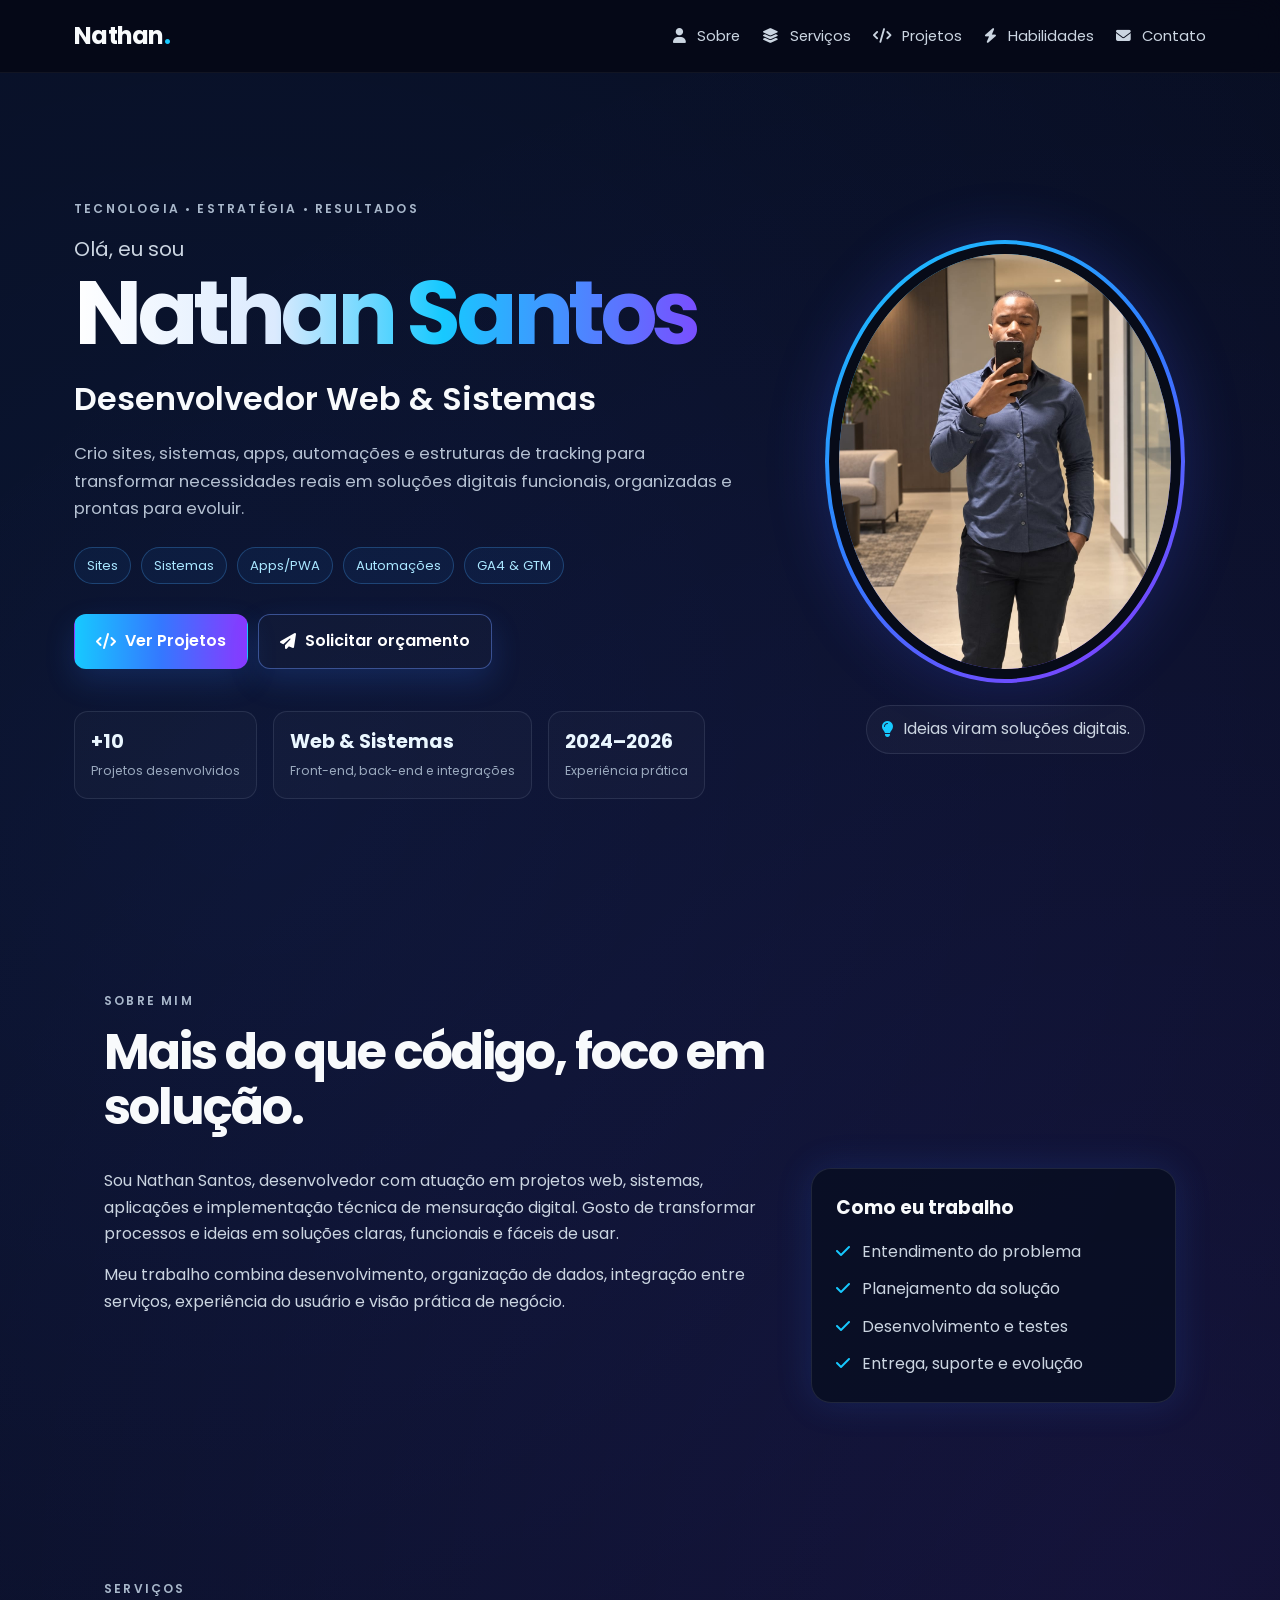
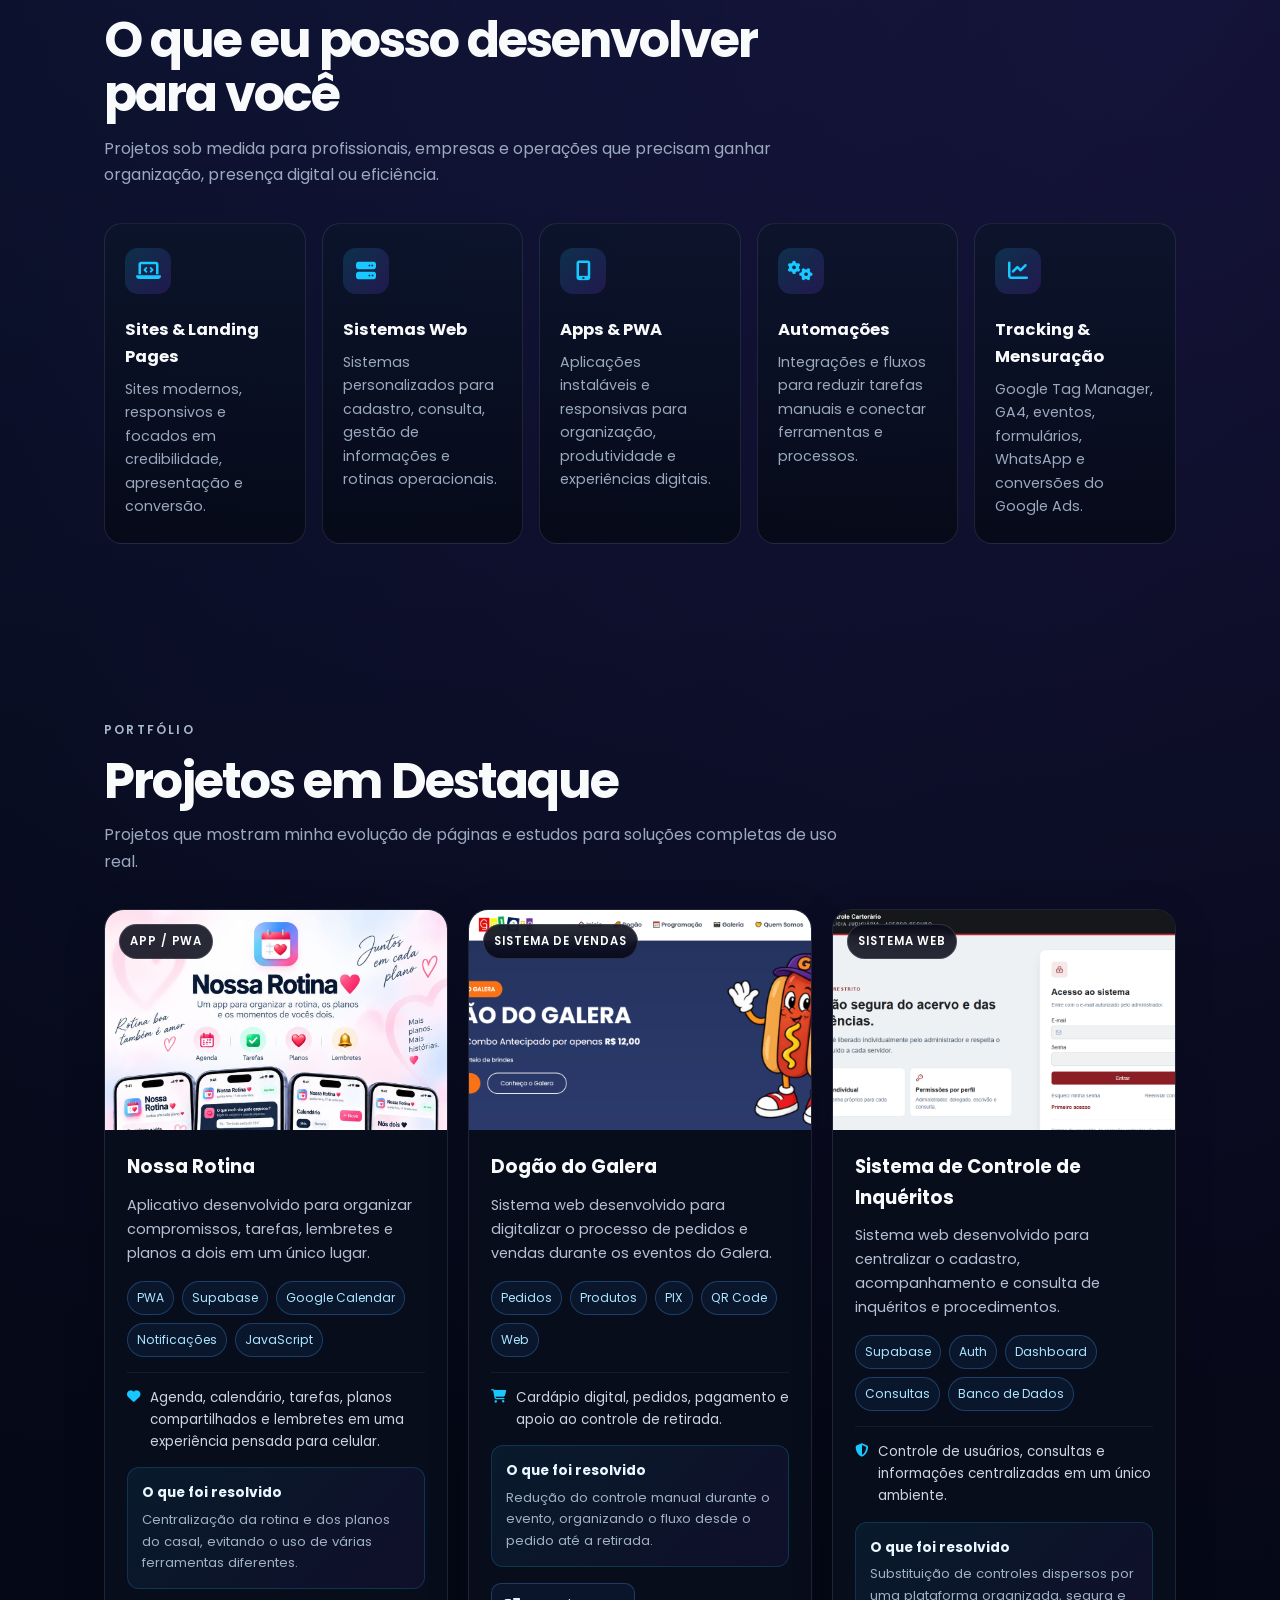
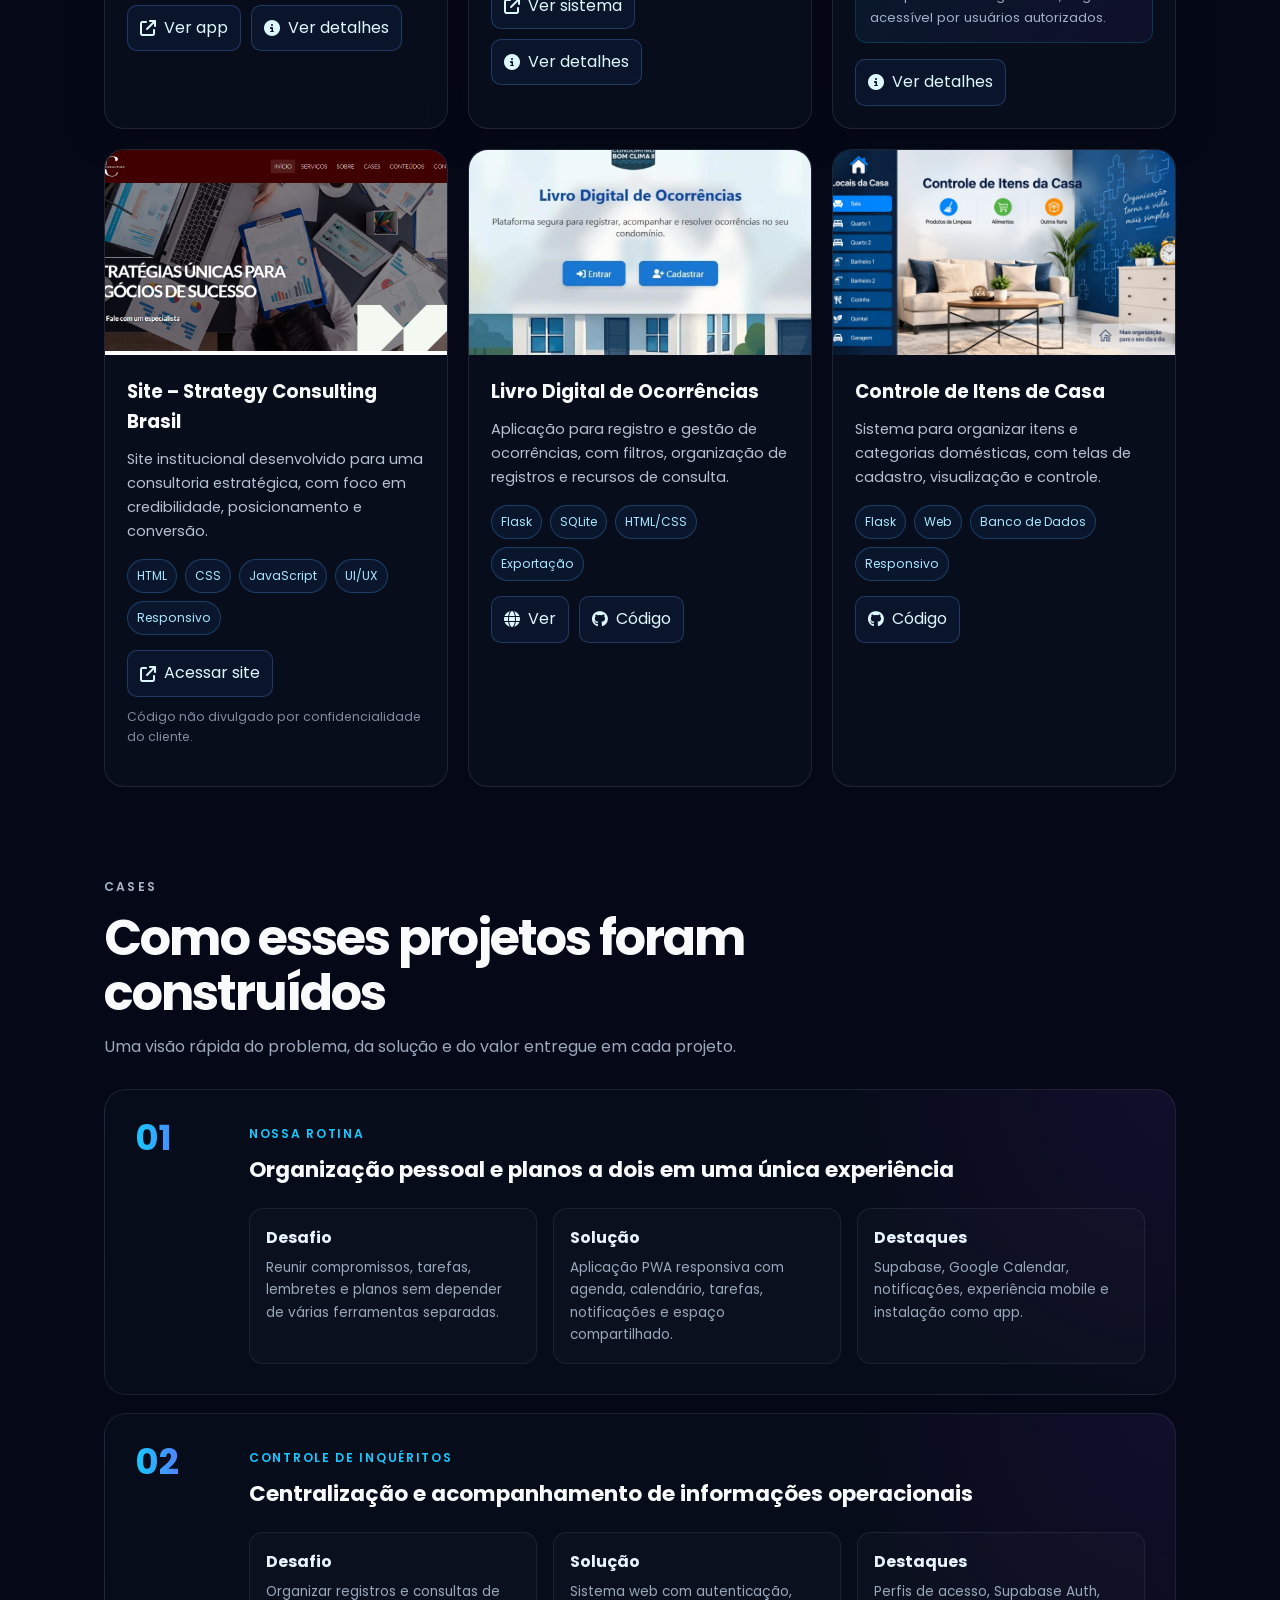
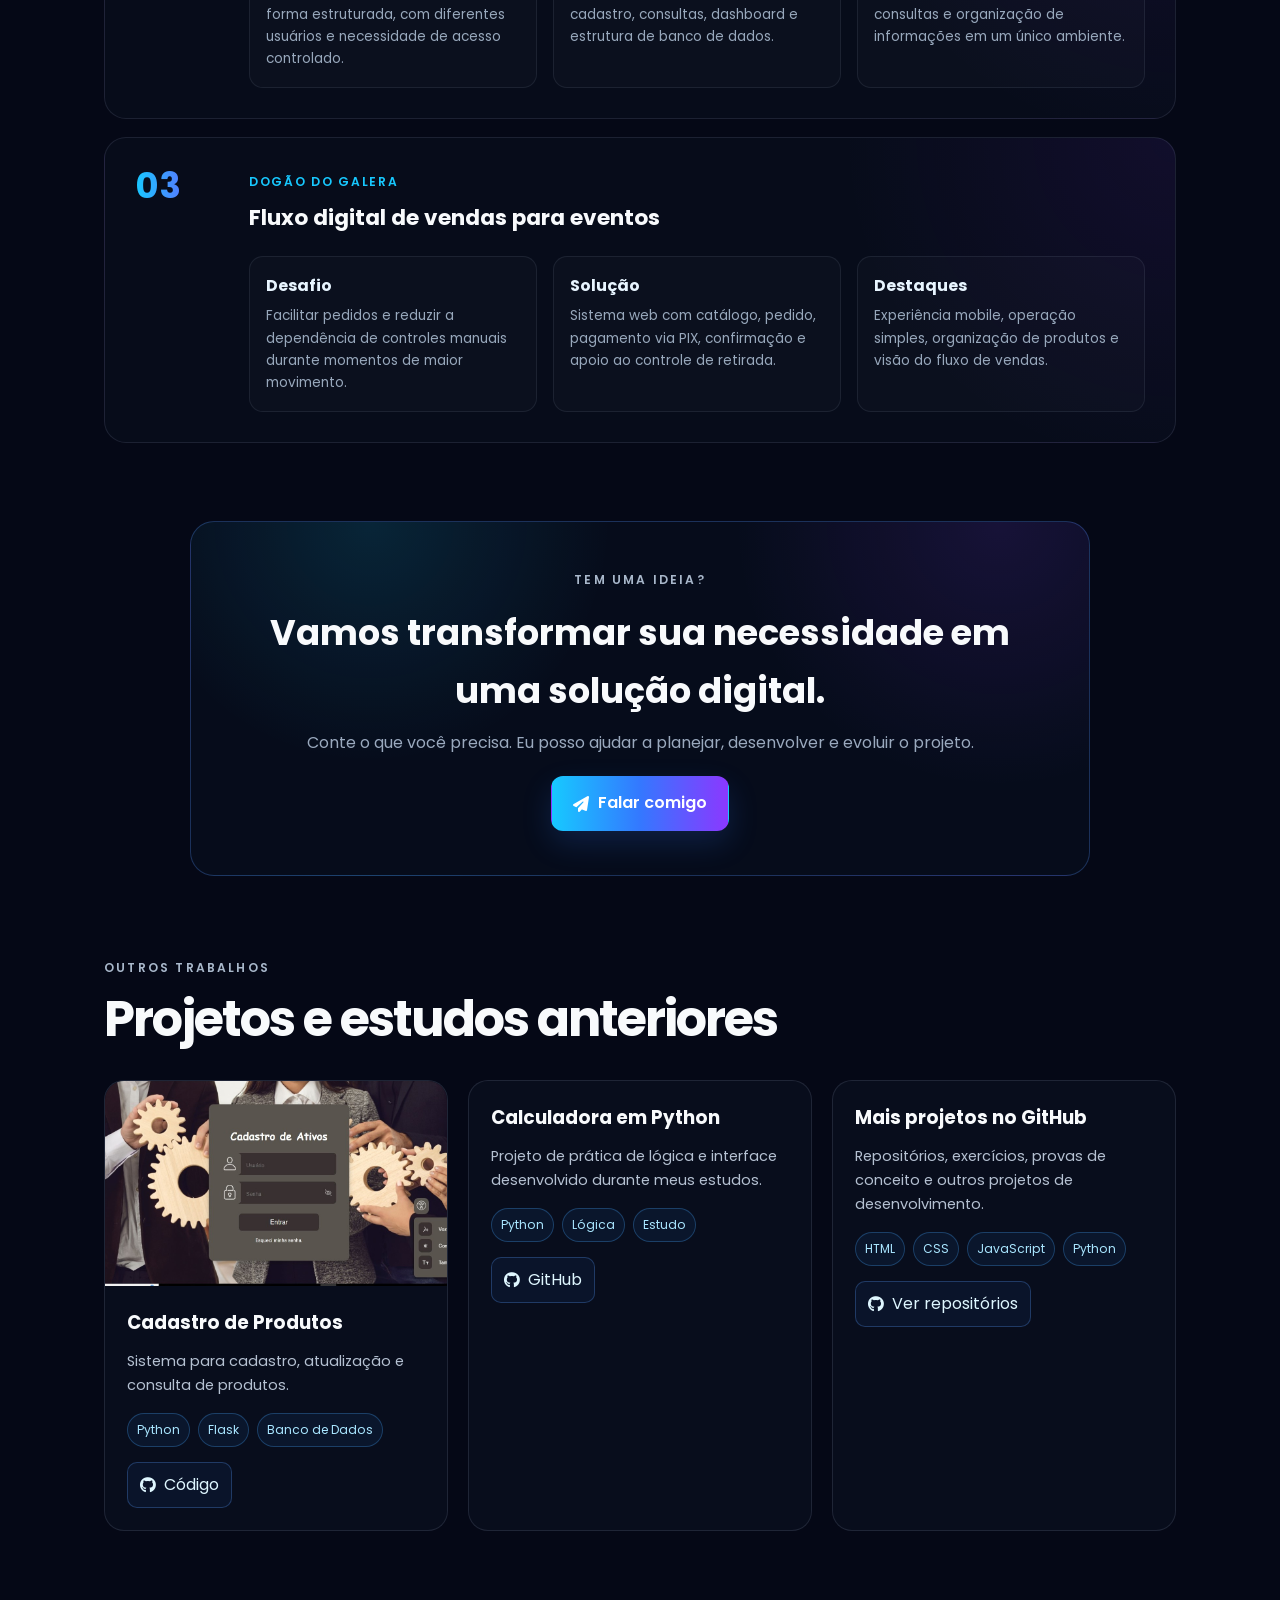
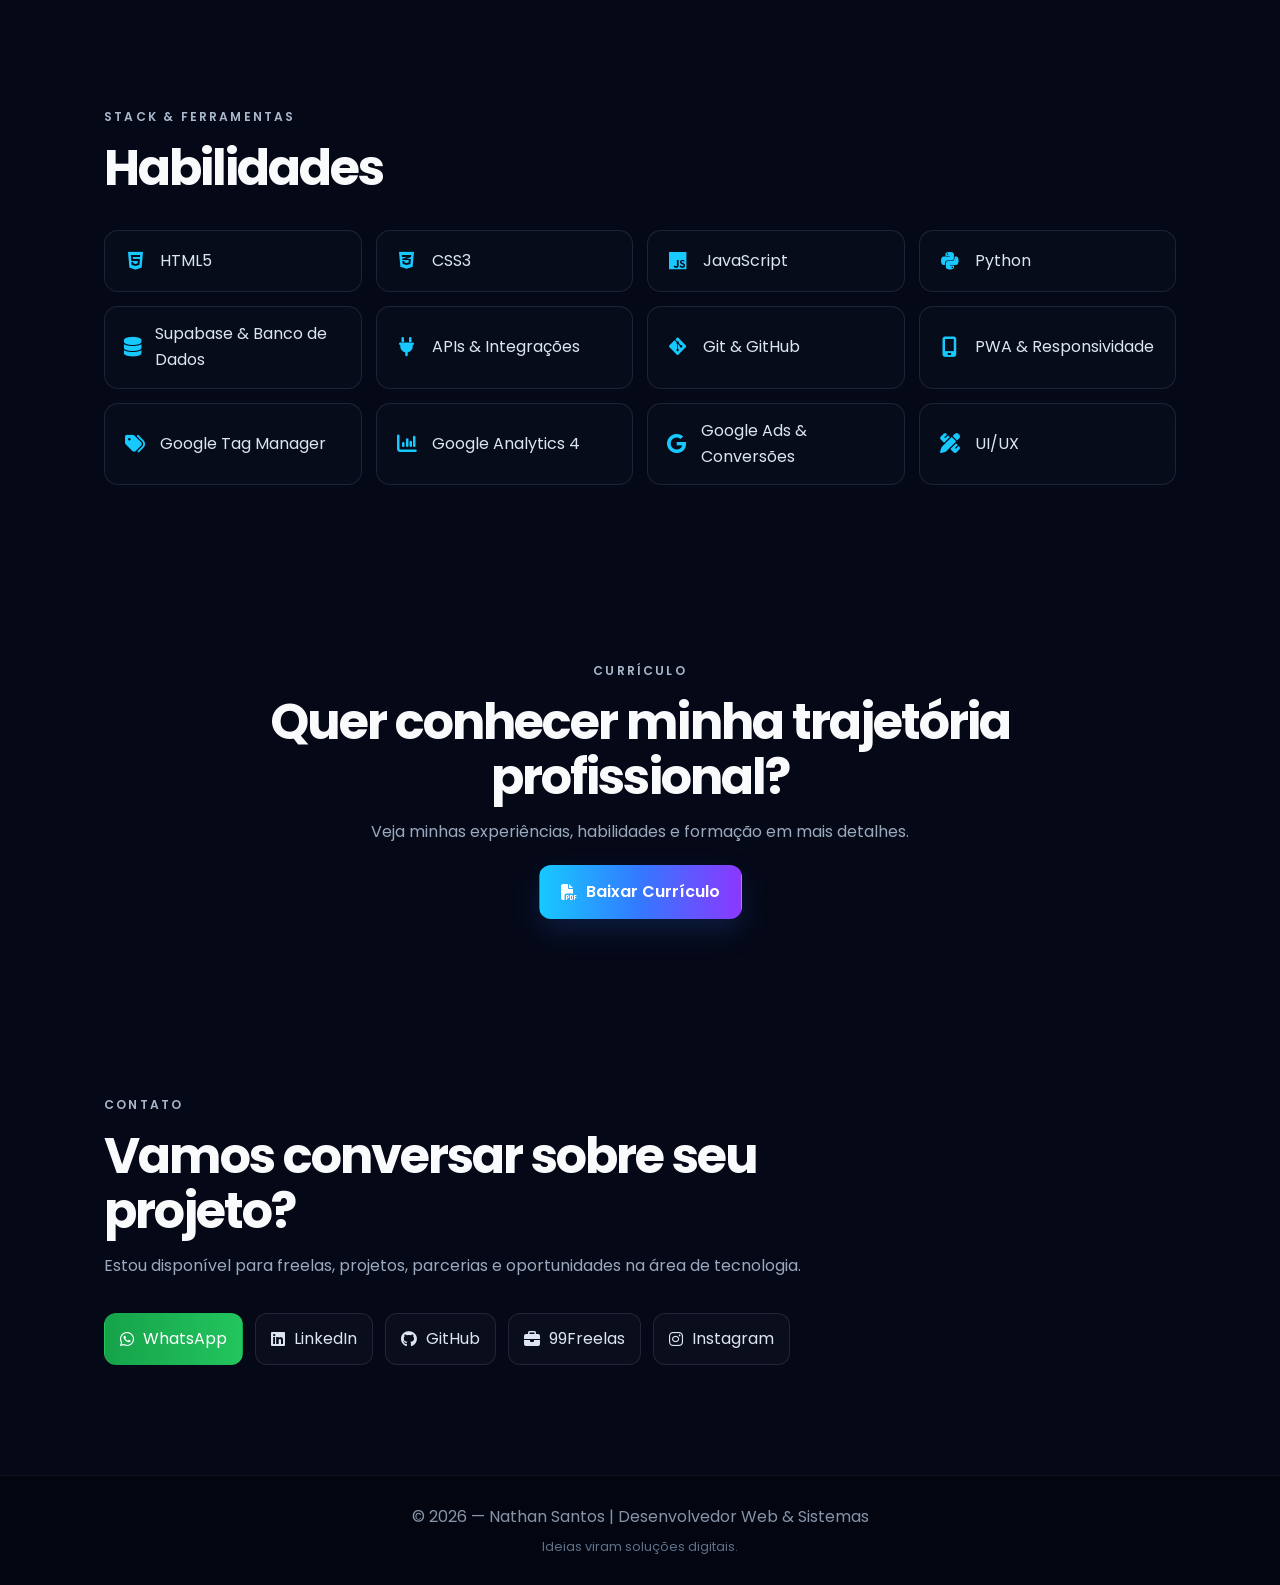
==== index.html @ 2f84d65c "Update project card for Dogão do Galera" ====
<!DOCTYPE html>
<html lang="pt-BR">
<head>
  <meta charset="UTF-8">
  <meta name="viewport" content="width=device-width, initial-scale=1.0">
  <meta name="description" content="Portfólio de Nathan Santos — Desenvolvedor Web & Sistemas. Sites, sistemas, apps, automações e tracking com GA4 e GTM.">
  <title>Nathan Santos | Desenvolvedor Web & Sistemas</title>

  <link href="https://fonts.googleapis.com/css2?family=Poppins:wght@300;400;500;600;700&display=swap" rel="stylesheet">
  <link rel="stylesheet" href="https://cdnjs.cloudflare.com/ajax/libs/font-awesome/6.5.0/css/all.min.css">
  <link rel="stylesheet" href="css/style.css">
</head>
<body>

<header class="header">
  <nav class="nav">
    <a class="logo" href="#inicio">Nathan<span>.</span></a>
    <ul class="nav-links">
      <li><a href="#sobre"><i class="fa-solid fa-user"></i> Sobre</a></li>
      <li><a href="#servicos"><i class="fa-solid fa-layer-group"></i> Serviços</a></li>
      <li><a href="#projetos"><i class="fa-solid fa-code"></i> Projetos</a></li>
      <li><a href="#habilidades"><i class="fa-solid fa-bolt"></i> Habilidades</a></li>
      <li><a href="#contato"><i class="fa-solid fa-envelope"></i> Contato</a></li>
    </ul>
  </nav>
</header>

<main>
  <section id="inicio" class="hero">
    <div class="hero-content">
      <span class="eyebrow">TECNOLOGIA • ESTRATÉGIA • RESULTADOS</span>
      <h2>Olá, eu sou</h2>
      <h1>Nathan Santos</h1>
      <p class="hero-role">Desenvolvedor Web & Sistemas</p>
      <p class="hero-copy">
        Crio sites, sistemas, apps, automações e estruturas de tracking para transformar
        necessidades reais em soluções digitais funcionais, organizadas e prontas para evoluir.
      </p>

      <div class="hero-tags">
        <span>Sites</span><span>Sistemas</span><span>Apps/PWA</span><span>Automações</span><span>GA4 & GTM</span>
      </div>

      <div class="hero-buttons">
        <a href="#projetos" class="btn"><i class="fa-solid fa-code"></i> Ver Projetos</a>
        <a href="#contato" class="btn btn-outline"><i class="fa-solid fa-paper-plane"></i> Solicitar orçamento</a>
      </div>

      <div class="hero-stats">
        <div><strong>+10</strong><span>Projetos desenvolvidos</span></div>
        <div><strong>Web & Sistemas</strong><span>Front-end, back-end e integrações</span></div>
        <div><strong>2024–2026</strong><span>Experiência prática</span></div>
      </div>
    </div>

    <div class="hero-image">
      <div class="photo-ring">
        <img src="images/nathan.png" alt="Nathan Santos">
      </div>
      <div class="hero-note">
        <i class="fa-solid fa-lightbulb"></i>
        <span>Ideias viram soluções digitais.</span>
      </div>
    </div>
  </section>

  <section id="sobre" class="section about-section">
    <div class="section-heading">
      <span class="section-kicker">SOBRE MIM</span>
      <h2>Mais do que código, foco em solução.</h2>
    </div>

    <div class="about-grid">
      <div>
        <p>
          Sou Nathan Santos, desenvolvedor com atuação em projetos web, sistemas, aplicações
          e implementação técnica de mensuração digital. Gosto de transformar processos e
          ideias em soluções claras, funcionais e fáceis de usar.
        </p>
        <p>
          Meu trabalho combina desenvolvimento, organização de dados, integração entre serviços,
          experiência do usuário e visão prática de negócio.
        </p>
      </div>

      <div class="about-card">
        <h3>Como eu trabalho</h3>
        <ul>
          <li><i class="fa-solid fa-check"></i> Entendimento do problema</li>
          <li><i class="fa-solid fa-check"></i> Planejamento da solução</li>
          <li><i class="fa-solid fa-check"></i> Desenvolvimento e testes</li>
          <li><i class="fa-solid fa-check"></i> Entrega, suporte e evolução</li>
        </ul>
      </div>
    </div>
  </section>

  <section id="servicos" class="section services">
    <div class="section-heading">
      <span class="section-kicker">SERVIÇOS</span>
      <h2>O que eu posso desenvolver para você</h2>
      <p>Projetos sob medida para profissionais, empresas e operações que precisam ganhar organização, presença digital ou eficiência.</p>
    </div>

    <div class="services-grid">
      <article class="service-card">
        <i class="fa-solid fa-laptop-code"></i>
        <h3>Sites & Landing Pages</h3>
        <p>Sites modernos, responsivos e focados em credibilidade, apresentação e conversão.</p>
      </article>

      <article class="service-card">
        <i class="fa-solid fa-server"></i>
        <h3>Sistemas Web</h3>
        <p>Sistemas personalizados para cadastro, consulta, gestão de informações e rotinas operacionais.</p>
      </article>

      <article class="service-card">
        <i class="fa-solid fa-mobile-screen-button"></i>
        <h3>Apps & PWA</h3>
        <p>Aplicações instaláveis e responsivas para organização, produtividade e experiências digitais.</p>
      </article>

      <article class="service-card">
        <i class="fa-solid fa-gears"></i>
        <h3>Automações</h3>
        <p>Integrações e fluxos para reduzir tarefas manuais e conectar ferramentas e processos.</p>
      </article>

      <article class="service-card">
        <i class="fa-solid fa-chart-line"></i>
        <h3>Tracking & Mensuração</h3>
        <p>Google Tag Manager, GA4, eventos, formulários, WhatsApp e conversões do Google Ads.</p>
      </article>
    </div>
  </section>

  <section id="projetos" class="section">
    <div class="section-heading">
      <span class="section-kicker">PORTFÓLIO</span>
      <h2>Projetos em Destaque</h2>
      <p>Projetos que mostram minha evolução de páginas e estudos para soluções completas de uso real.</p>
    </div>

    <div class="projects-grid featured-projects">

      <article class="project-card project-featured">

        <div class="project-thumb project-thumb--real">
          <img src="images/nossa-rotina-home.png"
              alt="Aplicativo Nossa Rotina">

          <span class="project-badge">APP / PWA</span>
        </div>

        <div class="project-body">

          <h3>Nossa Rotina</h3>

          <p>
            Aplicativo desenvolvido para organizar compromissos,
            tarefas, lembretes e planos a dois em um único lugar.
          </p>

          <div class="project-tags">
            <span>PWA</span>
            <span>Supabase</span>
            <span>Google Calendar</span>
            <span>Notificações</span>
            <span>JavaScript</span>
          </div>

          <div class="project-highlight">
            <i class="fa-solid fa-heart"></i>
            <span>
              Agenda, calendário, tarefas, planos compartilhados
              e lembretes em uma experiência pensada para celular.
            </span>
          </div>

          <div class="project-result">
            <strong>O que foi resolvido</strong>

            <p>
              Centralização da rotina e dos planos do casal,
              evitando o uso de várias ferramentas diferentes.
            </p>
          </div>

          <div class="project-links">
            <a href="https://nossarotinaapp.com"
              target="_blank"
              rel="noopener">

              <i class="fa-solid fa-arrow-up-right-from-square"></i>
              Ver app

            </a>

            <a href="#case-nossa">
              <i class="fa-solid fa-circle-info"></i>
              Ver detalhes
            </a>
          </div>

        </div>

      </article>

      <article class="project-card project-featured">

        <div class="project-thumb project-thumb--real">
          <img src="images/dogao-do-galera.png"
              alt="Sistema Dogão do Galera">

          <span class="project-badge">SISTEMA DE VENDAS</span>
        </div>

        <div class="project-body">

          <h3>Dogão do Galera</h3>

          <p>
            Sistema web desenvolvido para digitalizar o processo
            de pedidos e vendas durante os eventos do Galera.
          </p>

          <div class="project-tags">
            <span>Pedidos</span>
            <span>Produtos</span>
            <span>PIX</span>
            <span>QR Code</span>
            <span>Web</span>
          </div>

          <div class="project-highlight">
            <i class="fa-solid fa-cart-shopping"></i>

            <span>
              Cardápio digital, pedidos, pagamento e apoio
              ao controle de retirada.
            </span>
          </div>

          <div class="project-result">
            <strong>O que foi resolvido</strong>

            <p>
              Redução do controle manual durante o evento,
              organizando o fluxo desde o pedido até a retirada.
            </p>
          </div>

          <div class="project-links">

            <a href="https://dogao-do-galera-43b60.web.app"
              target="_blank"
              rel="noopener">

              <i class="fa-solid fa-arrow-up-right-from-square"></i>
              Ver sistema

            </a>

            <a href="#case-dogao">
              <i class="fa-solid fa-circle-info"></i>
              Ver detalhes
            </a>

          </div>

        </div>

      </article>

      <article class="project-card project-featured">

        <div class="project-thumb project-thumb--real">
          <img src="images/sistema-gestao-inqueritos.png"
              alt="Sistema de Controle de Inquéritos">

          <span class="project-badge">SISTEMA WEB</span>
        </div>

        <div class="project-body">

          <h3>Sistema de Controle de Inquéritos</h3>

          <p>
            Sistema web desenvolvido para centralizar o cadastro,
            acompanhamento e consulta de inquéritos e procedimentos.
          </p>

          <div class="project-tags">
            <span>Supabase</span>
            <span>Auth</span>
            <span>Dashboard</span>
            <span>Consultas</span>
            <span>Banco de Dados</span>
          </div>

          <div class="project-highlight">
            <i class="fa-solid fa-shield-halved"></i>

            <span>
              Controle de usuários, consultas e informações
              centralizadas em um único ambiente.
            </span>
          </div>

          <div class="project-result">
            <strong>O que foi resolvido</strong>

            <p>
              Substituição de controles dispersos por uma plataforma
              organizada, segura e acessível por usuários autorizados.
            </p>
          </div>

          <div class="project-links">

            <a href="#case-inqueritos">
              <i class="fa-solid fa-circle-info"></i>
              Ver detalhes
            </a>

          </div>

        </div>

      </article>

      <article class="project-card">
        <div class="project-thumb">
          <img src="images/site-scb.png" alt="Preview do site Strategy Consulting Brasil">
        </div>
        <div class="project-body">
          <h3>Site – Strategy Consulting Brasil</h3>
          <p>Site institucional desenvolvido para uma consultoria estratégica, com foco em credibilidade, posicionamento e conversão.</p>
          <div class="project-tags">
            <span>HTML</span><span>CSS</span><span>JavaScript</span><span>UI/UX</span><span>Responsivo</span>
          </div>
          <div class="project-links">
            <a href="https://www.strategyconsultingbrasil.com.br" target="_blank" rel="noopener">
              <i class="fa-solid fa-arrow-up-right-from-square"></i> Acessar site
            </a>
          </div>
          <p class="project-note">Código não divulgado por confidencialidade do cliente.</p>
        </div>
      </article>

      <article class="project-card">
        <div class="project-thumb">
          <img src="images/livro-ocorrencias.png" alt="Preview do sistema Livro Digital de Ocorrências">
        </div>
        <div class="project-body">
          <h3>Livro Digital de Ocorrências</h3>
          <p>Aplicação para registro e gestão de ocorrências, com filtros, organização de registros e recursos de consulta.</p>
          <div class="project-tags">
            <span>Flask</span><span>SQLite</span><span>HTML/CSS</span><span>Exportação</span>
          </div>
          <div class="project-links">
            <a href="https://nathanpsantos.github.io/livro-de-ocorrencias/" target="_blank" rel="noopener"><i class="fa-solid fa-globe"></i> Ver</a>
            <a href="https://github.com/NathanpSantos/livro-de-ocorrencias" target="_blank" rel="noopener"><i class="fa-brands fa-github"></i> Código</a>
          </div>
        </div>
      </article>

      <article class="project-card">
        <div class="project-thumb">
          <img src="images/controle-itens-casa.png" alt="Preview do projeto Controle de Itens de Casa">
        </div>
        <div class="project-body">
          <h3>Controle de Itens de Casa</h3>
          <p>Sistema para organizar itens e categorias domésticas, com telas de cadastro, visualização e controle.</p>
          <div class="project-tags">
            <span>Flask</span><span>Web</span><span>Banco de Dados</span><span>Responsivo</span>
          </div>
          <div class="project-links">
            <a href="https://github.com/NathanpSantos/Controle-de-Itens-da-Casa" target="_blank" rel="noopener"><i class="fa-brands fa-github"></i> Código</a>
          </div>
        </div>
      </article>
    </div>


    <div class="case-studies">
      <div class="section-heading case-heading">
        <span class="section-kicker">CASES</span>
        <h2>Como esses projetos foram construídos</h2>
        <p>Uma visão rápida do problema, da solução e do valor entregue em cada projeto.</p>
      </div>

      <article id="case-nossa" class="case-card">
        <div class="case-number">01</div>
        <div class="case-content">
          <span class="case-label">NOSSA ROTINA</span>
          <h3>Organização pessoal e planos a dois em uma única experiência</h3>
          <div class="case-grid">
            <div><strong>Desafio</strong><p>Reunir compromissos, tarefas, lembretes e planos sem depender de várias ferramentas separadas.</p></div>
            <div><strong>Solução</strong><p>Aplicação PWA responsiva com agenda, calendário, tarefas, notificações e espaço compartilhado.</p></div>
            <div><strong>Destaques</strong><p>Supabase, Google Calendar, notificações, experiência mobile e instalação como app.</p></div>
          </div>
        </div>
      </article>

      <article id="case-inqueritos" class="case-card">
        <div class="case-number">02</div>
        <div class="case-content">
          <span class="case-label">CONTROLE DE INQUÉRITOS</span>
          <h3>Centralização e acompanhamento de informações operacionais</h3>
          <div class="case-grid">
            <div><strong>Desafio</strong><p>Organizar registros e consultas de forma estruturada, com diferentes usuários e necessidade de acesso controlado.</p></div>
            <div><strong>Solução</strong><p>Sistema web com autenticação, cadastro, consultas, dashboard e estrutura de banco de dados.</p></div>
            <div><strong>Destaques</strong><p>Perfis de acesso, Supabase Auth, consultas e organização de informações em um único ambiente.</p></div>
          </div>
        </div>
      </article>

      <article id="case-dogao" class="case-card">
        <div class="case-number">03</div>
        <div class="case-content">
          <span class="case-label">DOGÃO DO GALERA</span>
          <h3>Fluxo digital de vendas para eventos</h3>
          <div class="case-grid">
            <div><strong>Desafio</strong><p>Facilitar pedidos e reduzir a dependência de controles manuais durante momentos de maior movimento.</p></div>
            <div><strong>Solução</strong><p>Sistema web com catálogo, pedido, pagamento via PIX, confirmação e apoio ao controle de retirada.</p></div>
            <div><strong>Destaques</strong><p>Experiência mobile, operação simples, organização de produtos e visão do fluxo de vendas.</p></div>
          </div>
        </div>
      </article>
    </div>

    <div class="cta-box">
      <span class="section-kicker">TEM UMA IDEIA?</span>
      <h3>Vamos transformar sua necessidade em uma solução digital.</h3>
      <p>Conte o que você precisa. Eu posso ajudar a planejar, desenvolver e evoluir o projeto.</p>
      <a href="#contato" class="btn"><i class="fa-solid fa-paper-plane"></i> Falar comigo</a>
    </div>

    <div class="section-heading secondary-heading">
      <span class="section-kicker">OUTROS TRABALHOS</span>
      <h2>Projetos e estudos anteriores</h2>
    </div>

    <div class="projects-grid compact-projects">
      <article class="project-card">
        <div class="project-thumb">
          <img src="images/cadastro-produtos.jpeg" alt="Preview do projeto Cadastro de Produtos">
        </div>
        <div class="project-body">
          <h3>Cadastro de Produtos</h3>
          <p>Sistema para cadastro, atualização e consulta de produtos.</p>
          <div class="project-tags"><span>Python</span><span>Flask</span><span>Banco de Dados</span></div>
          <div class="project-links">
            <a href="https://github.com/NathanpSantos/Cadastro_de_Ativos_Projeto_FINAL" target="_blank" rel="noopener"><i class="fa-brands fa-github"></i> Código</a>
          </div>
        </div>
      </article>

      <article class="project-card">
        <div class="project-body">
          <h3>Calculadora em Python</h3>
          <p>Projeto de prática de lógica e interface desenvolvido durante meus estudos.</p>
          <div class="project-tags"><span>Python</span><span>Lógica</span><span>Estudo</span></div>
          <div class="project-links">
            <a href="https://github.com/NathanpSantos/Calculadora-em-Python" target="_blank" rel="noopener"><i class="fa-brands fa-github"></i> GitHub</a>
          </div>
        </div>
      </article>

      <article class="project-card">
        <div class="project-body">
          <h3>Mais projetos no GitHub</h3>
          <p>Repositórios, exercícios, provas de conceito e outros projetos de desenvolvimento.</p>
          <div class="project-tags"><span>HTML</span><span>CSS</span><span>JavaScript</span><span>Python</span></div>
          <div class="project-links">
            <a href="https://github.com/NathanpSantos?tab=repositories" target="_blank" rel="noopener"><i class="fa-brands fa-github"></i> Ver repositórios</a>
          </div>
        </div>
      </article>
    </div>
  </section>

  <section id="habilidades" class="section">
    <div class="section-heading">
      <span class="section-kicker">STACK & FERRAMENTAS</span>
      <h2>Habilidades</h2>
    </div>

    <ul class="skills">
      <li><i class="fa-brands fa-html5"></i> HTML5</li>
      <li><i class="fa-brands fa-css3-alt"></i> CSS3</li>
      <li><i class="fa-brands fa-js"></i> JavaScript</li>
      <li><i class="fa-brands fa-python"></i> Python</li>
      <li><i class="fa-solid fa-database"></i> Supabase & Banco de Dados</li>
      <li><i class="fa-solid fa-plug"></i> APIs & Integrações</li>
      <li><i class="fa-brands fa-git-alt"></i> Git & GitHub</li>
      <li><i class="fa-solid fa-mobile-screen"></i> PWA & Responsividade</li>
      <li><i class="fa-solid fa-tags"></i> Google Tag Manager</li>
      <li><i class="fa-solid fa-chart-column"></i> Google Analytics 4</li>
      <li><i class="fa-brands fa-google"></i> Google Ads & Conversões</li>
      <li><i class="fa-solid fa-pen-ruler"></i> UI/UX</li>
    </ul>
  </section>

  <section class="section cv-section">
    <span class="section-kicker">CURRÍCULO</span>
    <h2>Quer conhecer minha trajetória profissional?</h2>
    <p>Veja minhas experiências, habilidades e formação em mais detalhes.</p>
    <a href="images/curriculo-nathansantos2026.pdf" class="btn" download>
      <i class="fa-solid fa-file-pdf"></i> Baixar Currículo
    </a>
  </section>

  <section id="contato" class="section contact-section">
    <div class="section-heading">
      <span class="section-kicker">CONTATO</span>
      <h2>Vamos conversar sobre seu projeto?</h2>
      <p>Estou disponível para freelas, projetos, parcerias e oportunidades na área de tecnologia.</p>
    </div>

    <div class="contact-links">
      <a class="contact-primary" href="https://wa.me/5511998566270?text=Olá!%20Vi%20seu%20portfólio%20e%20gostaria%20de%20conversar%20sobre%20um%20projeto." target="_blank" rel="noopener"><i class="fa-brands fa-whatsapp"></i> WhatsApp</a>
      <a href="https://www.linkedin.com/in/nathan-santospr/" target="_blank" rel="noopener"><i class="fa-brands fa-linkedin"></i> LinkedIn</a>
      <a href="https://github.com/NathanpSantos" target="_blank" rel="noopener"><i class="fa-brands fa-github"></i> GitHub</a>
      <a href="https://www.99freelas.com.br/user/Nathan-PSantos" target="_blank" rel="noopener"><i class="fa-solid fa-briefcase"></i> 99Freelas</a>
      <a href="https://www.instagram.com/santos_npr/" target="_blank" rel="noopener"><i class="fa-brands fa-instagram"></i> Instagram</a>
    </div>
  </section>
</main>

<footer class="footer">
  <p>© 2026 — Nathan Santos | Desenvolvedor Web & Sistemas</p>
  <span>Ideias viram soluções digitais.</span>
</footer>

</body>
</html>
---- css/style.css ----
:root {
  --bg: #050816;
  --bg-soft: #0b1120;
  --card: rgba(9, 15, 34, 0.86);
  --card-strong: #080d1c;
  --text: #f8fafc;
  --muted: #9aa9be;
  --cyan: #17c9ff;
  --blue: #3478ff;
  --purple: #8b38ff;
  --border: rgba(148, 163, 184, 0.16);
  --glow: 0 0 36px rgba(52, 120, 255, 0.16);
}

* {
  margin: 0;
  padding: 0;
  box-sizing: border-box;
}

html {
  scroll-behavior: smooth;
}

body {
  font-family: 'Poppins', sans-serif;
  background:
    radial-gradient(circle at 20% 10%, rgba(52,120,255,.12), transparent 32%),
    radial-gradient(circle at 90% 20%, rgba(139,56,255,.10), transparent 25%),
    var(--bg);
  color: var(--text);
  line-height: 1.65;
}

a { color: inherit; }

.header {
  position: sticky;
  top: 0;
  z-index: 50;
  border-bottom: 1px solid rgba(255,255,255,.05);
  background: rgba(5, 8, 22, .86);
  backdrop-filter: blur(18px);
}

.nav {
  max-width: 1180px;
  margin: auto;
  min-height: 72px;
  padding: 0 24px;
  display: flex;
  align-items: center;
  justify-content: space-between;
  gap: 28px;
}

.logo {
  text-decoration: none;
  font-size: 1.5rem;
  font-weight: 700;
  letter-spacing: -.03em;
}

.logo span { color: var(--cyan); }

.nav-links {
  list-style: none;
  display: flex;
  gap: 22px;
  align-items: center;
}

.nav-links a {
  color: #cbd5e1;
  text-decoration: none;
  font-size: .92rem;
  transition: .2s ease;
}

.nav-links a:hover { color: var(--cyan); }
.nav-links i { margin-right: 7px; }

.hero {
  max-width: 1180px;
  margin: auto;
  min-height: calc(100vh - 72px);
  padding: 90px 24px 70px;
  display: grid;
  grid-template-columns: 1.25fr .75fr;
  gap: 60px;
  align-items: center;
}

.eyebrow,
.section-kicker {
  display: inline-block;
  color: #a9b8cb;
  letter-spacing: .18em;
  font-size: .76rem;
  font-weight: 600;
  margin-bottom: 14px;
}

.hero h2 {
  font-size: 1.25rem;
  color: #cbd5e1;
  font-weight: 400;
}

.hero h1 {
  margin-top: 4px;
  font-size: clamp(3.2rem, 7vw, 6.4rem);
  line-height: .95;
  letter-spacing: -.06em;
  background: linear-gradient(90deg, #ffffff 0%, #dbeafe 30%, var(--cyan) 55%, var(--purple) 100%);
  -webkit-background-clip: text;
  background-clip: text;
  color: transparent;
}

.hero-role {
  margin-top: 18px;
  font-size: clamp(1.35rem, 2.5vw, 2rem);
  font-weight: 600;
}

.hero-copy {
  max-width: 720px;
  margin-top: 14px;
  color: #b5c1d2;
  font-size: 1.04rem;
}

.hero-tags {
  display: flex;
  flex-wrap: wrap;
  gap: 10px;
  margin-top: 24px;
}

.hero-tags span,
.project-tags span {
  border: 1px solid rgba(72, 169, 255, .28);
  background: rgba(34, 98, 180, .11);
  color: #a9e6ff;
  padding: 7px 12px;
  border-radius: 999px;
  font-size: .82rem;
}

.hero-buttons {
  display: flex;
  flex-wrap: wrap;
  gap: 10px;
  margin-top: 30px;
}

.btn {
  display: inline-flex;
  align-items: center;
  justify-content: center;
  gap: 9px;
  padding: 13px 21px;
  border-radius: 12px;
  text-decoration: none;
  font-weight: 600;
  background: linear-gradient(90deg, var(--cyan), var(--blue), var(--purple));
  color: white;
  border: 1px solid transparent;
  box-shadow: 0 12px 30px rgba(52,120,255,.18);
  transition: transform .2s ease, box-shadow .2s ease;
}

.btn:hover {
  transform: translateY(-2px);
  box-shadow: 0 16px 36px rgba(52,120,255,.28);
}

.btn-outline {
  background: rgba(255,255,255,.02);
  border-color: rgba(108, 149, 255, .45);
}

.hero-stats {
  margin-top: 42px;
  display: flex;
  gap: 16px;
}

.hero-stats div {
  min-width: 150px;
  padding: 14px 16px;
  border-radius: 14px;
  background: rgba(255,255,255,.025);
  border: 1px solid var(--border);
}

.hero-stats strong {
  display: block;
  font-size: 1.2rem;
  color: #eaf7ff;
}

.hero-stats span {
  font-size: .78rem;
  color: var(--muted);
}

.hero-image {
  display: flex;
  flex-direction: column;
  align-items: center;
}

.photo-ring {
  width: min(360px, 100%);
  aspect-ratio: 1;
  border-radius: 50%;
  padding: 4px;
  background: linear-gradient(145deg, var(--cyan), var(--blue), var(--purple));
  box-shadow: 0 0 60px rgba(67, 90, 255, .22);
}

.photo-ring img {
  width: 100%;
  height: 100%;
  object-fit: cover;
  border-radius: 50%;
  border: 10px solid #070b18;
  display: block;
}

.hero-note {
  margin-top: 22px;
  display: flex;
  align-items: center;
  gap: 10px;
  color: #cbd5e1;
  padding: 10px 14px;
  border: 1px solid var(--border);
  border-radius: 999px;
  background: rgba(255,255,255,.03);
}

.hero-note i { color: var(--cyan); }

.section {
  max-width: 1120px;
  margin: auto;
  padding: 86px 24px;
}

.section-heading {
  max-width: 760px;
  margin-bottom: 34px;
}

.section-heading h2,
.cv-section h2 {
  font-size: clamp(2rem, 4vw, 3.1rem);
  line-height: 1.1;
  letter-spacing: -.04em;
  margin-bottom: 14px;
}

.section-heading p,
.cv-section p { color: var(--muted); }

.about-grid {
  display: grid;
  grid-template-columns: 1.3fr .7fr;
  gap: 28px;
}

.about-grid p {
  color: #cbd5e1;
  margin-bottom: 15px;
}

.about-card {
  border: 1px solid var(--border);
  background: var(--card);
  border-radius: 20px;
  padding: 24px;
  box-shadow: var(--glow);
}

.about-card h3 { margin-bottom: 15px; }

.about-card ul {
  list-style: none;
  display: grid;
  gap: 11px;
  color: #cbd5e1;
}

.about-card i {
  color: var(--cyan);
  margin-right: 8px;
}

.services-grid {
  display: grid;
  grid-template-columns: repeat(5, 1fr);
  gap: 16px;
}

.service-card {
  min-height: 230px;
  padding: 24px 20px;
  border-radius: 18px;
  border: 1px solid var(--border);
  background: linear-gradient(180deg, rgba(12,20,43,.94), rgba(6,10,24,.94));
  transition: transform .2s ease, border-color .2s ease;
}

.service-card:hover,
.project-card:hover {
  transform: translateY(-5px);
  border-color: rgba(81, 168, 255, .45);
}

.service-card > i {
  width: 46px;
  height: 46px;
  display: grid;
  place-items: center;
  border-radius: 13px;
  margin-bottom: 22px;
  font-size: 1.25rem;
  background: linear-gradient(135deg, rgba(23,201,255,.16), rgba(139,56,255,.18));
  color: var(--cyan);
}

.service-card h3 {
  font-size: 1.03rem;
  margin-bottom: 8px;
}

.service-card p {
  font-size: .89rem;
  color: var(--muted);
}

.projects-grid {
  display: grid;
  grid-template-columns: repeat(3, 1fr);
  gap: 20px;
}

.project-card {
  overflow: hidden;
  border-radius: 20px;
  border: 1px solid var(--border);
  background: var(--card-strong);
  transition: transform .2s ease, border-color .2s ease;
}

.project-featured {
  box-shadow: 0 10px 40px rgba(0,0,0,.18);
}

.project-thumb {
  height: 205px;
  overflow: hidden;
  background: #0a1020;
}

.project-thumb img {
  width: 100%;
  height: 100%;
  object-fit: cover;
  display: block;
}


.project-thumb small {
  display: block;
  letter-spacing: .12em;
  color: #b9c4d6;
  margin-bottom: 3px;
}

.project-thumb--real {
    position: relative;
    height: 220px;
    padding: 0;
    overflow: hidden;
    background: #0a1020;
}

.project-thumb--real img {
    width: 100%;
    height: 100%;
    object-fit: cover;
    object-position: center top;
    display: block;
}

.project-badge {
    position: absolute;
    top: 14px;
    left: 14px;

    padding: 7px 11px;

    border-radius: 999px;

    background: rgba(5, 8, 22, 0.88);

    border: 1px solid rgba(255,255,255,.18);

    color: white;

    font-size: 0.7rem;
    font-weight: 600;

    letter-spacing: .08em;

    backdrop-filter: blur(8px);
}

.project-thumb strong { font-size: 1.28rem; }

.project-icon {
  width: 58px;
  height: 58px;
  flex: 0 0 58px;
  display: grid;
  place-items: center;
  border-radius: 17px;
  background: rgba(255,255,255,.09);
  border: 1px solid rgba(255,255,255,.10);
  font-size: 1.7rem;
  color: var(--cyan);
}

.project-body { padding: 22px; }

.project-body h3 { font-size: 1.15rem; }

.project-body p {
  color: #b5c1d2;
  margin: 10px 0 16px;
  font-size: .91rem;
}

.project-tags {
  display: flex;
  flex-wrap: wrap;
  gap: 8px;
  margin-bottom: 15px;
}

.project-tags span {
  padding: 6px 9px;
  font-size: .76rem;
}

.project-highlight {
  display: flex;
  gap: 10px;
  align-items: flex-start;
  border-top: 1px solid rgba(255,255,255,.06);
  padding-top: 14px;
  color: #cbd5e1;
  font-size: .84rem;
}

.project-highlight i {
  margin-top: 3px;
  color: var(--cyan);
}

.project-links {
  display: flex;
  flex-wrap: wrap;
  gap: 10px;
}

.project-links a {
  display: inline-flex;
  align-items: center;
  gap: 8px;
  text-decoration: none;
  color: #dff7ff;
  padding: 9px 12px;
  border-radius: 10px;
  border: 1px solid rgba(91,156,255,.28);
  background: rgba(31,89,164,.10);
  transition: .2s ease;
}

.project-links a:hover { border-color: var(--cyan); }

.project-note {
  margin-top: 10px !important;
  font-size: .78rem !important;
  color: #7f8ba0 !important;
}

.cta-box {
  max-width: 900px;
  margin: 78px auto;
  padding: 44px;
  text-align: center;
  border-radius: 24px;
  border: 1px solid rgba(82,149,255,.28);
  background:
    radial-gradient(circle at 20% 0%, rgba(23,201,255,.13), transparent 30%),
    radial-gradient(circle at 90% 0%, rgba(139,56,255,.13), transparent 30%),
    rgba(8,13,28,.86);
}

.cta-box h3 {
  font-size: clamp(1.5rem, 3vw, 2.2rem);
  margin-bottom: 10px;
}

.cta-box p {
  color: var(--muted);
  margin-bottom: 20px;
}

.secondary-heading { margin-top: 30px; }

.compact-projects .project-card { min-height: 100%; }

.skills {
  list-style: none;
  display: grid;
  grid-template-columns: repeat(4, 1fr);
  gap: 14px;
}

.skills li {
  display: flex;
  align-items: center;
  gap: 11px;
  min-height: 62px;
  padding: 14px 16px;
  border: 1px solid var(--border);
  border-radius: 14px;
  background: rgba(8,13,28,.85);
  color: #dce5f1;
  transition: .2s ease;
}

.skills li:hover {
  transform: translateY(-3px);
  border-color: rgba(81,168,255,.42);
}

.skills i {
  width: 28px;
  text-align: center;
  font-size: 1.25rem;
  color: var(--cyan);
}

.cv-section {
  text-align: center;
  max-width: 850px;
}

.cv-section p { margin-bottom: 20px; }

.contact-section { padding-bottom: 110px; }

.contact-links {
  display: flex;
  flex-wrap: wrap;
  gap: 12px;
}

.contact-links a {
  display: inline-flex;
  align-items: center;
  gap: 9px;
  padding: 12px 15px;
  border-radius: 12px;
  text-decoration: none;
  border: 1px solid var(--border);
  background: rgba(255,255,255,.025);
  color: #dce5f1;
}

.contact-links a:hover {
  border-color: rgba(81,168,255,.5);
}

.contact-links .contact-primary {
  background: linear-gradient(90deg, #16a34a, #22c55e);
  color: white;
  border-color: transparent;
}

.footer {
  padding: 28px 24px;
  text-align: center;
  border-top: 1px solid rgba(255,255,255,.05);
  color: #8794a8;
  background: #030611;
}

.footer span {
  display: block;
  margin-top: 5px;
  font-size: .8rem;
  color: #5f7189;
}

@media (max-width: 1024px) {
  .hero {
    grid-template-columns: 1fr;
    text-align: center;
  }

  .hero-copy,
  .section-heading {
    margin-left: auto;
    margin-right: auto;
  }

  .hero-tags,
  .hero-buttons,
  .hero-stats {
    justify-content: center;
  }

  .hero-image { order: -1; }
  .photo-ring { width: 270px; }
  .services-grid { grid-template-columns: repeat(2, 1fr); }
  .projects-grid { grid-template-columns: repeat(2, 1fr); }
  .skills { grid-template-columns: repeat(3, 1fr); }
}

@media (max-width: 768px) {
  .nav {
    min-height: auto;
    padding: 16px;
    flex-direction: column;
    align-items: flex-start;
  }

  .nav-links {
    width: 100%;
    overflow-x: auto;
    padding-bottom: 4px;
    gap: 8px;
  }

  .nav-links a {
    display: inline-flex;
    align-items: center;
    white-space: nowrap;
    padding: 8px 10px;
    border: 1px solid var(--border);
    border-radius: 10px;
    background: rgba(255,255,255,.025);
  }

  .hero {
    min-height: auto;
    padding: 60px 18px 50px;
    gap: 38px;
  }

  .hero h1 { font-size: clamp(3rem, 17vw, 5rem); }
  .hero-tags { gap: 8px; }

  .hero-buttons {
    flex-direction: column;
    align-items: stretch;
  }

  .hero-stats {
    flex-direction: column;
    gap: 10px;
  }

  .hero-stats div { min-width: 0; }
  .section { padding: 62px 18px; }

  .about-grid,
  .services-grid,
  .projects-grid,
  .skills {
    grid-template-columns: 1fr;
  }

  .service-card { min-height: auto; }
  .project-thumb { height: 200px; }

  .cta-box {
    margin: 55px 0;
    padding: 32px 20px;
  }

  .contact-links {
    display: grid;
    grid-template-columns: 1fr;
  }

  .contact-links a { justify-content: center; }
}


/* ===== MELHORIAS DE CASES ===== */
.project-thumb--real {
  position: relative;
  background: #0a1020;
}

.project-thumb--real img {
  width: 100%;
  height: 100%;
  object-fit: cover;
  object-position: top center;
  display: block;
}

.project-badge {
  position: absolute;
  top: 14px;
  left: 14px;
  padding: 7px 10px;
  border-radius: 999px;
  background: rgba(5, 8, 22, .86);
  border: 1px solid rgba(255,255,255,.14);
  color: #fff;
  font-size: .72rem;
  font-weight: 600;
  letter-spacing: .08em;
  backdrop-filter: blur(8px);
}

.project-result {
  margin: 14px 0 16px;
  padding: 14px;
  border-radius: 12px;
  border: 1px solid rgba(23, 201, 255, .18);
  background: linear-gradient(135deg, rgba(23,201,255,.07), rgba(139,56,255,.06));
}

.project-result strong {
  display: block;
  color: #eaf7ff;
  margin-bottom: 4px;
  font-size: .86rem;
}

.project-result p {
  margin: 0;
  color: #9fb0c5;
  font-size: .82rem;
}

.case-studies {
  margin-top: 86px;
}

.case-heading {
  margin-bottom: 28px;
}

.case-card {
  scroll-margin-top: 110px;
  display: grid;
  grid-template-columns: 90px 1fr;
  gap: 24px;
  padding: 30px;
  margin-bottom: 18px;
  border-radius: 22px;
  border: 1px solid rgba(148,163,184,.15);
  background:
    radial-gradient(circle at 100% 0%, rgba(139,56,255,.08), transparent 30%),
    rgba(8,13,28,.88);
}

.case-number {
  font-size: 2.2rem;
  font-weight: 700;
  line-height: 1;
  background: linear-gradient(90deg, var(--cyan), var(--purple));
  -webkit-background-clip: text;
  background-clip: text;
  color: transparent;
}

.case-label {
  color: var(--cyan);
  font-size: .76rem;
  font-weight: 600;
  letter-spacing: .14em;
}

.case-content h3 {
  font-size: 1.35rem;
  margin: 6px 0 20px;
}

.case-grid {
  display: grid;
  grid-template-columns: repeat(3, 1fr);
  gap: 16px;
}

.case-grid > div {
  padding: 16px;
  border-radius: 14px;
  border: 1px solid rgba(148,163,184,.12);
  background: rgba(255,255,255,.02);
}

.case-grid strong {
  color: #e8f5ff;
}

.case-grid p {
  margin-top: 6px;
  color: #98a8bc;
  font-size: .85rem;
}

@media (max-width: 768px) {
  .case-card {
    grid-template-columns: 1fr;
    padding: 22px;
  }

  .case-grid {
    grid-template-columns: 1fr;
  }
}
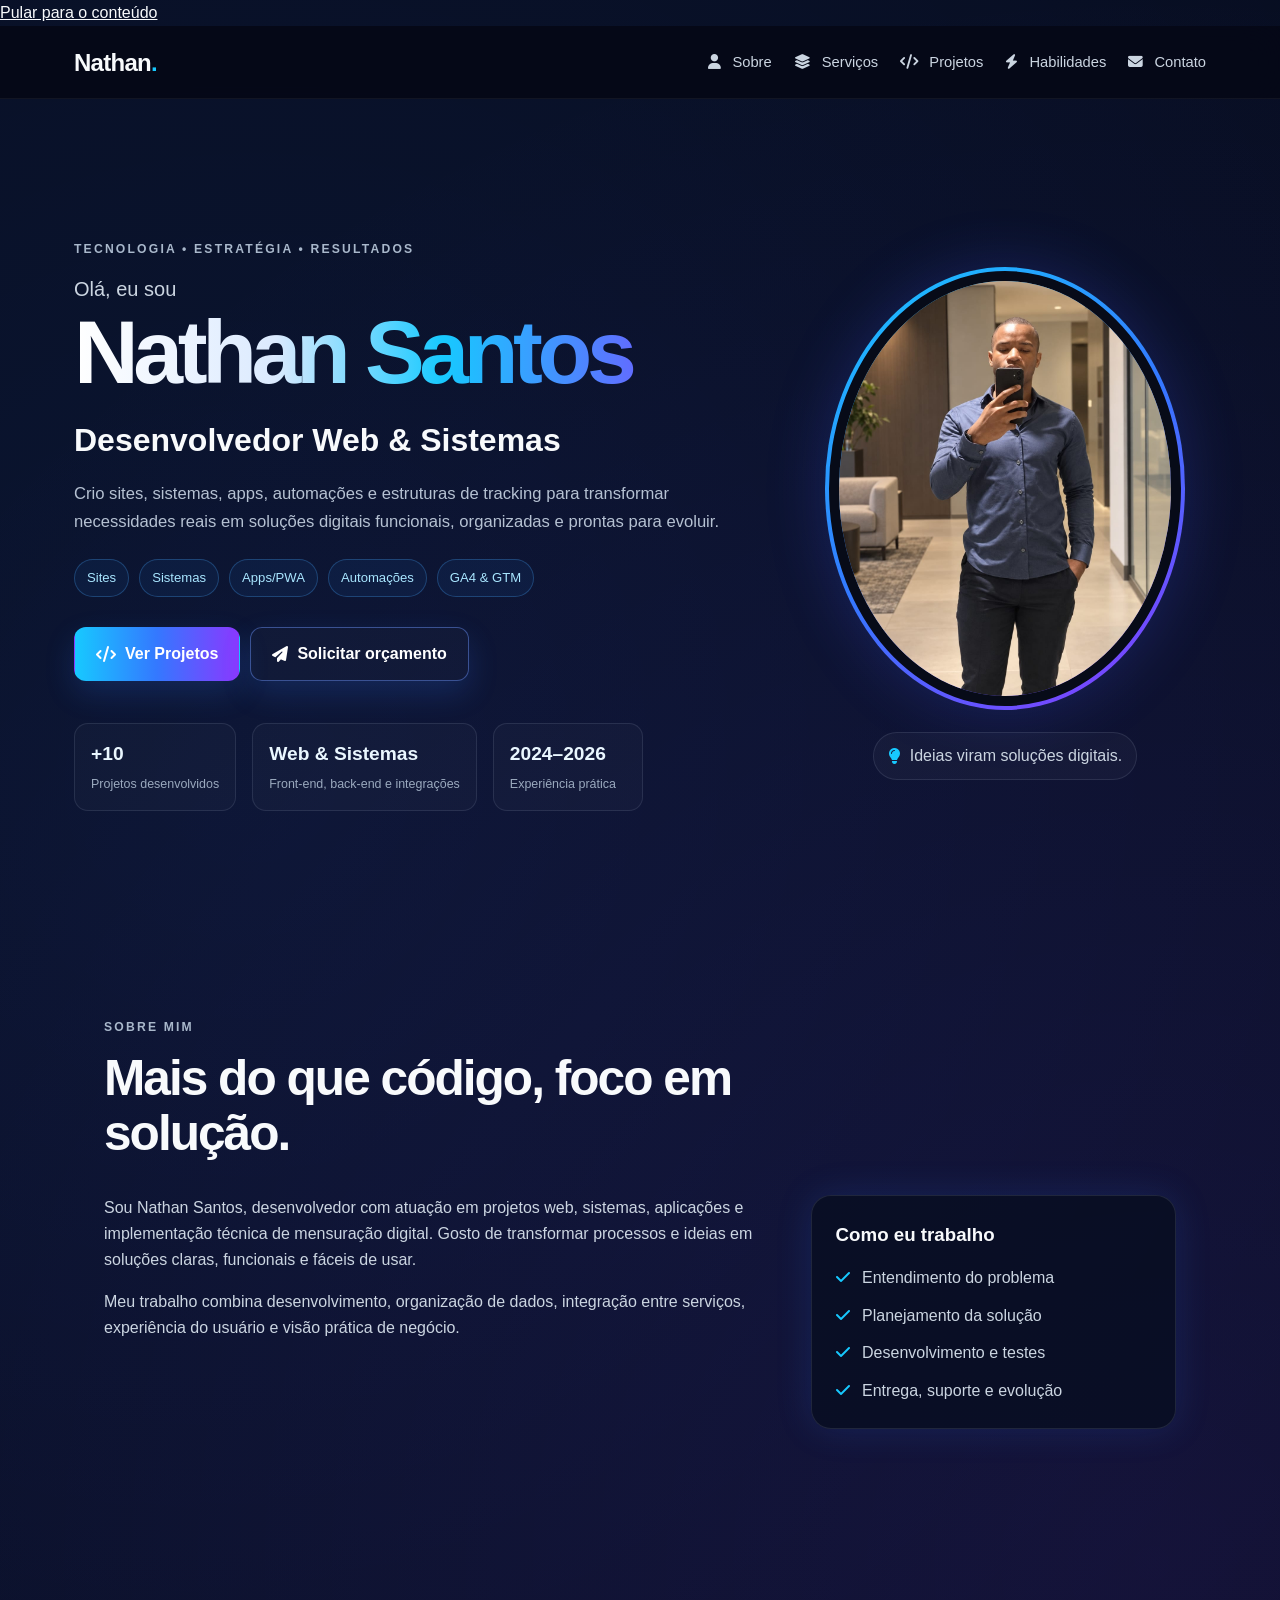
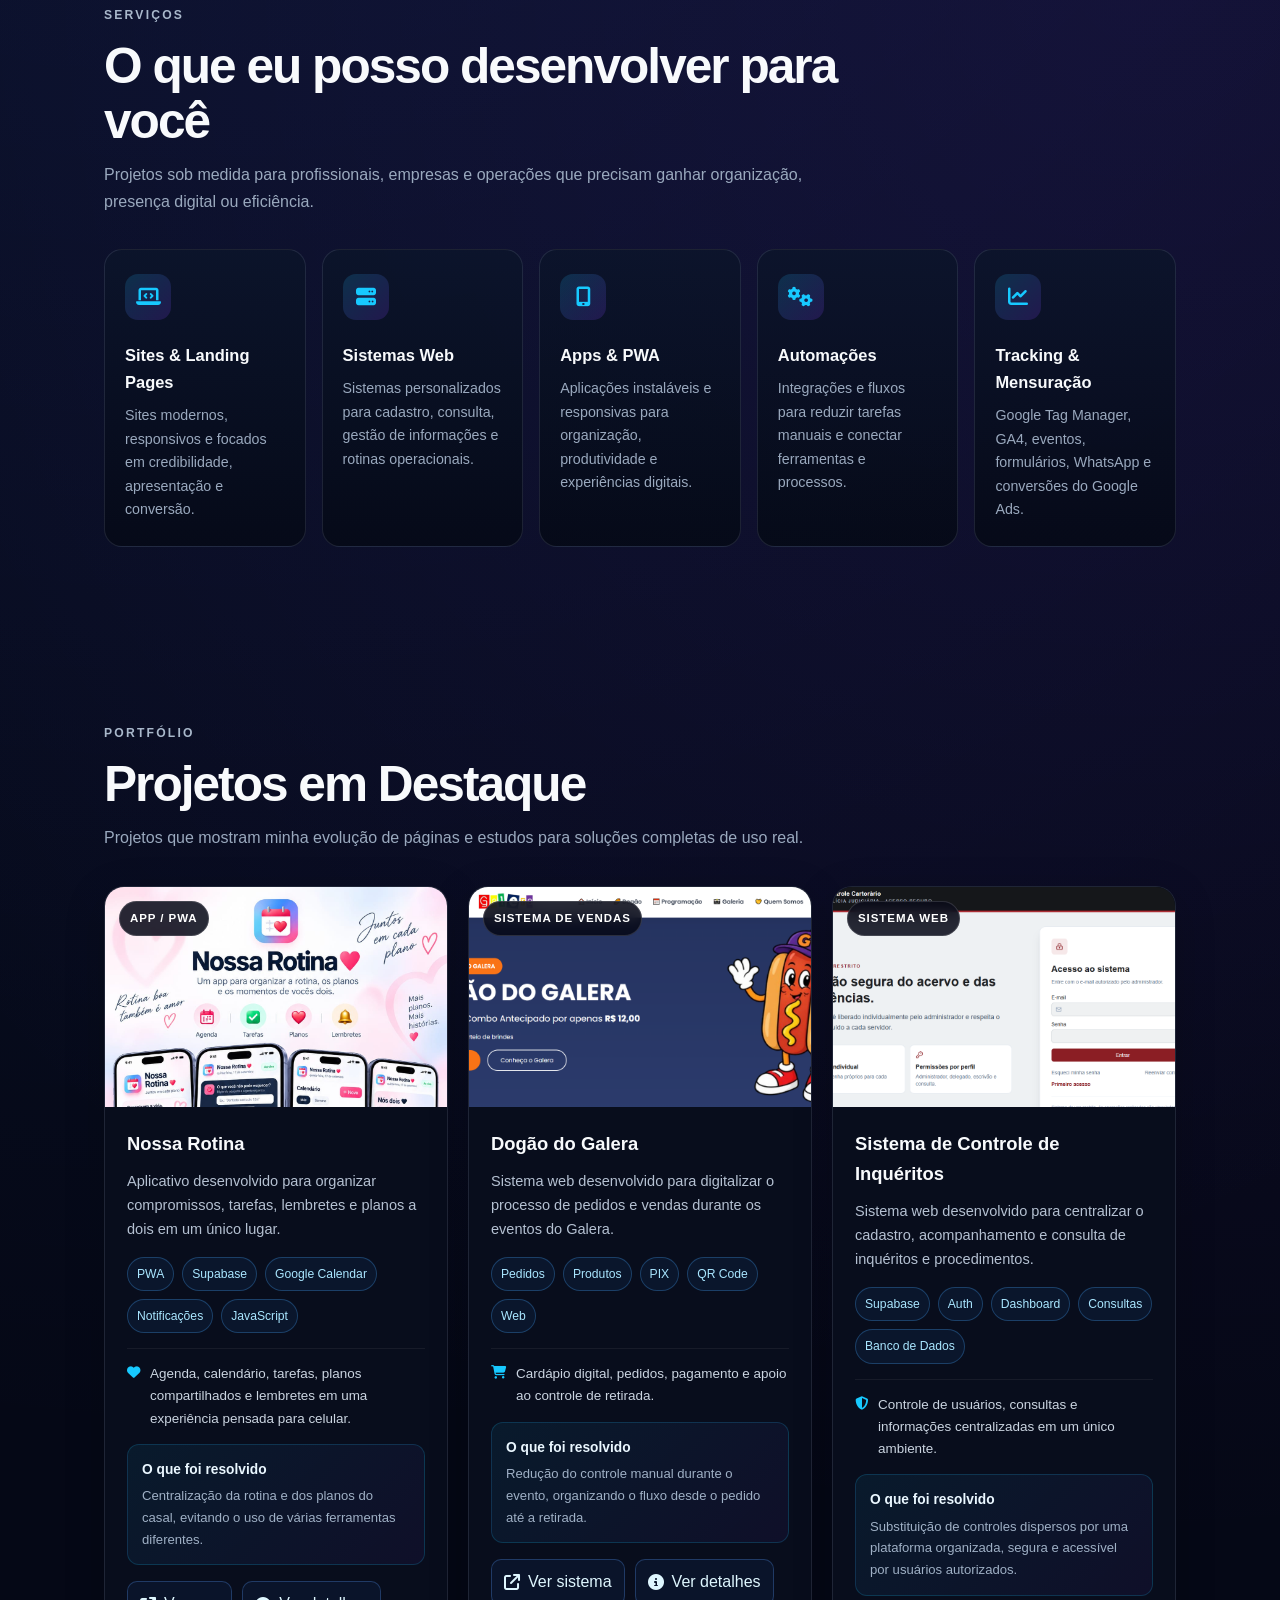
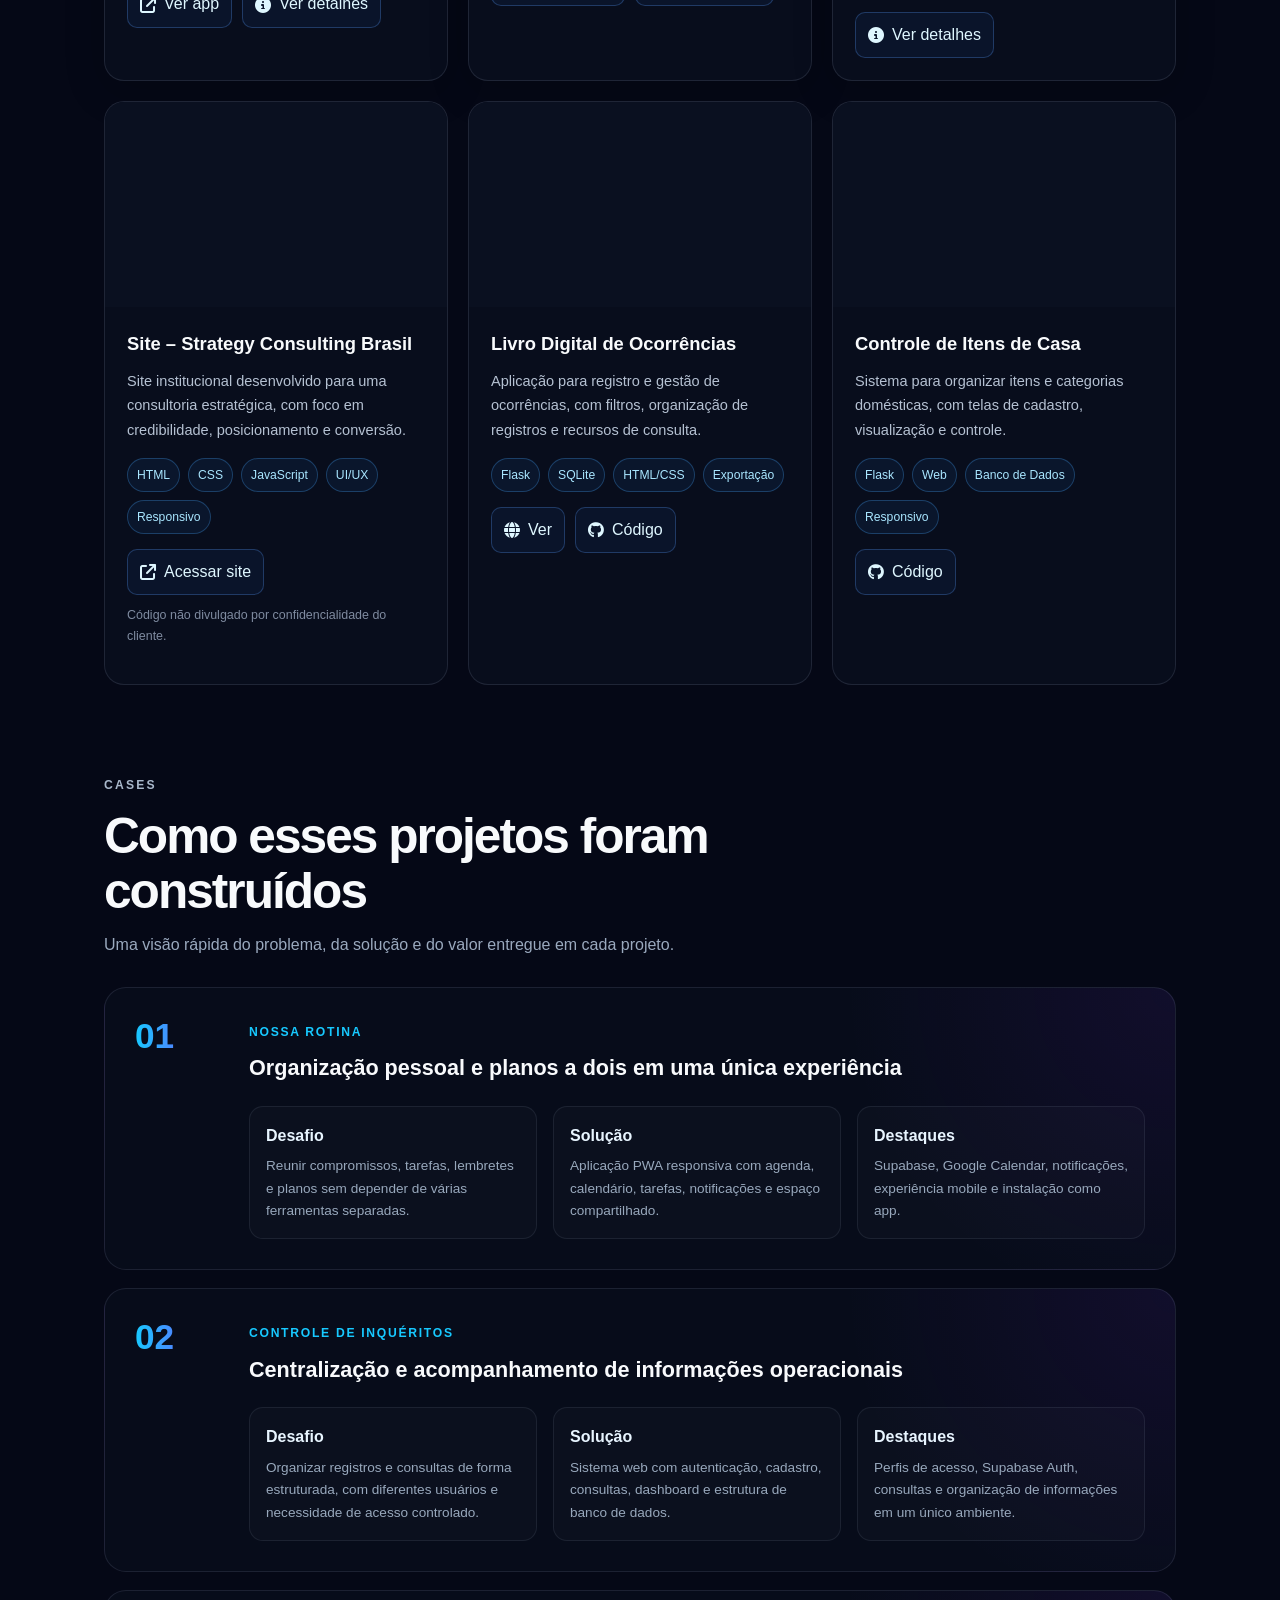
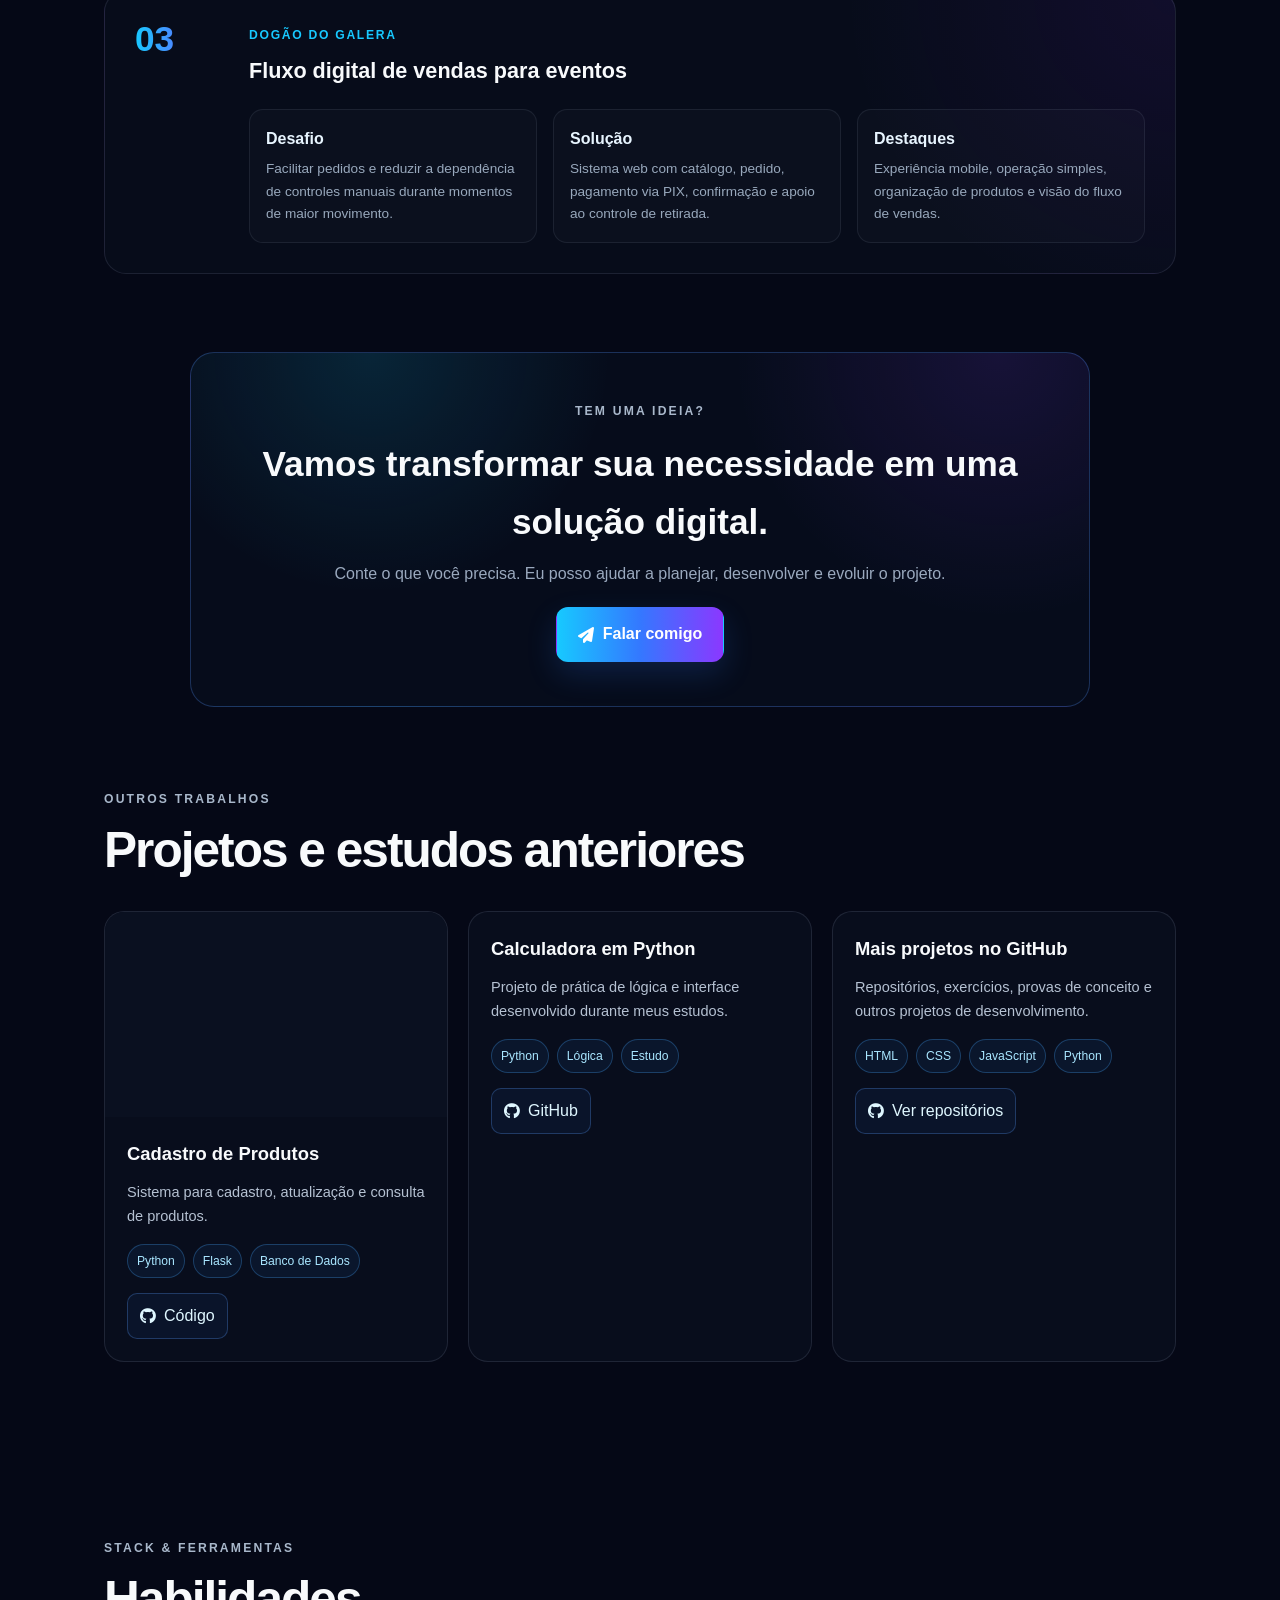
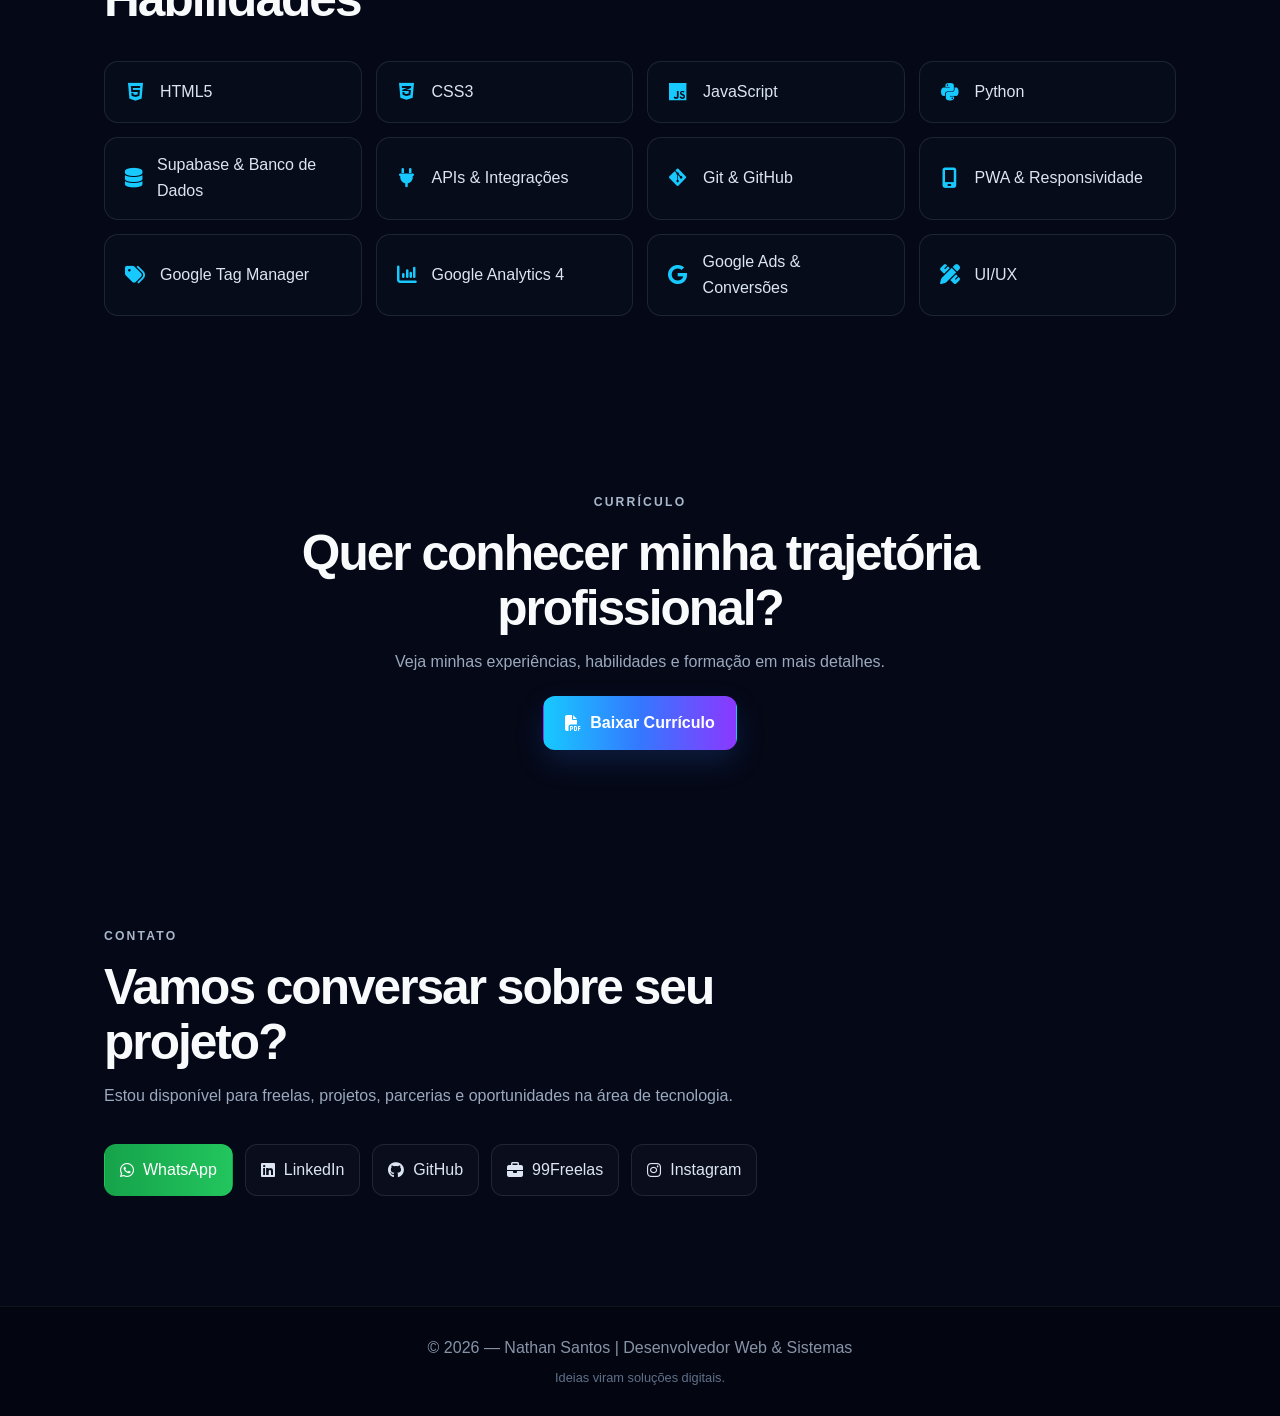
==== commit e6446cd7: "Add files via upload" ====
--- a/index.html
+++ b/index.html
@@ -6,14 +6,25 @@
   <meta name="description" content="Portfólio de Nathan Santos — Desenvolvedor Web & Sistemas. Sites, sistemas, apps, automações e tracking com GA4 e GTM.">
   <title>Nathan Santos | Desenvolvedor Web & Sistemas</title>
 
-  <link href="https://fonts.googleapis.com/css2?family=Poppins:wght@300;400;500;600;700&display=swap" rel="stylesheet">
-  <link rel="stylesheet" href="https://cdnjs.cloudflare.com/ajax/libs/font-awesome/6.5.0/css/all.min.css">
+  <link rel="canonical" href="https://nathanpsantos.github.io/Portfolio_Nathan/">
+  <meta name="robots" content="index,follow">
+  <meta name="theme-color" content="#050816">
+  <meta property="og:type" content="website">
+  <meta property="og:title" content="Nathan Santos | Desenvolvedor Web & Sistemas">
+  <meta property="og:description" content="Sites, sistemas, apps, automações e tracking com foco em soluções digitais funcionais.">
+  <meta property="og:url" content="https://nathanpsantos.github.io/Portfolio_Nathan/">
+  <meta property="og:image" content="https://nathanpsantos.github.io/Portfolio_Nathan/images/nathan.png">
+  <meta name="twitter:card" content="summary_large_image">
+  <link rel="preconnect" href="https://cdnjs.cloudflare.com" crossorigin>
+  <link rel="preload" href="https://cdnjs.cloudflare.com/ajax/libs/font-awesome/6.5.0/css/all.min.css" as="style" onload="this.onload=null;this.rel='stylesheet'">
+  <noscript><link rel="stylesheet" href="https://cdnjs.cloudflare.com/ajax/libs/font-awesome/6.5.0/css/all.min.css"></noscript>
   <link rel="stylesheet" href="css/style.css">
 </head>
 <body>
+<a class="skip-link" href="#conteudo">Pular para o conteúdo</a>
 
 <header class="header">
-  <nav class="nav">
+  <nav class="nav" aria-label="Navegação principal">
     <a class="logo" href="#inicio">Nathan<span>.</span></a>
     <ul class="nav-links">
       <li><a href="#sobre"><i class="fa-solid fa-user"></i> Sobre</a></li>
@@ -25,7 +36,7 @@
   </nav>
 </header>
 
-<main>
+<main id="conteudo">
   <section id="inicio" class="hero">
     <div class="hero-content">
       <span class="eyebrow">TECNOLOGIA • ESTRATÉGIA • RESULTADOS</span>
@@ -55,7 +66,7 @@
 
     <div class="hero-image">
       <div class="photo-ring">
-        <img src="images/nathan.png" alt="Nathan Santos">
+        <img src="images/nathan.png" alt="Nathan Santos" fetchpriority="high" decoding="async">
       </div>
       <div class="hero-note">
         <i class="fa-solid fa-lightbulb"></i>
@@ -148,7 +159,7 @@
 
         <div class="project-thumb project-thumb--real">
           <img src="images/nossa-rotina-home.png"
-              alt="Aplicativo Nossa Rotina">
+              alt="Aplicativo Nossa Rotina" loading="lazy" decoding="async">
 
           <span class="project-badge">APP / PWA</span>
         </div>
@@ -190,7 +201,7 @@
           <div class="project-links">
             <a href="https://nossarotinaapp.com"
               target="_blank"
-              rel="noopener">
+              rel="noopener noreferrer">
 
               <i class="fa-solid fa-arrow-up-right-from-square"></i>
               Ver app
@@ -211,7 +222,7 @@
 
         <div class="project-thumb project-thumb--real">
           <img src="images/dogao-do-galera.png"
-              alt="Sistema Dogão do Galera">
+              alt="Sistema Dogão do Galera" loading="lazy" decoding="async">
 
           <span class="project-badge">SISTEMA DE VENDAS</span>
         </div>
@@ -255,7 +266,7 @@
 
             <a href="https://dogao-do-galera-43b60.web.app"
               target="_blank"
-              rel="noopener">
+              rel="noopener noreferrer">
 
               <i class="fa-solid fa-arrow-up-right-from-square"></i>
               Ver sistema
@@ -277,7 +288,7 @@
 
         <div class="project-thumb project-thumb--real">
           <img src="images/sistema-gestao-inqueritos.png"
-              alt="Sistema de Controle de Inquéritos">
+              alt="Sistema de Controle de Inquéritos" loading="lazy" decoding="async">
 
           <span class="project-badge">SISTEMA WEB</span>
         </div>
@@ -332,7 +343,7 @@
 
       <article class="project-card">
         <div class="project-thumb">
-          <img src="images/site-scb.png" alt="Preview do site Strategy Consulting Brasil">
+          <img src="images/site-scb.png" alt="Preview do site Strategy Consulting Brasil" loading="lazy" decoding="async">
         </div>
         <div class="project-body">
           <h3>Site – Strategy Consulting Brasil</h3>
@@ -341,7 +352,7 @@
             <span>HTML</span><span>CSS</span><span>JavaScript</span><span>UI/UX</span><span>Responsivo</span>
           </div>
           <div class="project-links">
-            <a href="https://www.strategyconsultingbrasil.com.br" target="_blank" rel="noopener">
+            <a href="https://www.strategyconsultingbrasil.com.br" target="_blank" rel="noopener noreferrer">
               <i class="fa-solid fa-arrow-up-right-from-square"></i> Acessar site
             </a>
           </div>
@@ -351,7 +362,7 @@
 
       <article class="project-card">
         <div class="project-thumb">
-          <img src="images/livro-ocorrencias.png" alt="Preview do sistema Livro Digital de Ocorrências">
+          <img src="images/livro-ocorrencias.png" alt="Preview do sistema Livro Digital de Ocorrências" loading="lazy" decoding="async">
         </div>
         <div class="project-body">
           <h3>Livro Digital de Ocorrências</h3>
@@ -360,15 +371,15 @@
             <span>Flask</span><span>SQLite</span><span>HTML/CSS</span><span>Exportação</span>
           </div>
           <div class="project-links">
-            <a href="https://nathanpsantos.github.io/livro-de-ocorrencias/" target="_blank" rel="noopener"><i class="fa-solid fa-globe"></i> Ver</a>
-            <a href="https://github.com/NathanpSantos/livro-de-ocorrencias" target="_blank" rel="noopener"><i class="fa-brands fa-github"></i> Código</a>
+            <a href="https://nathanpsantos.github.io/livro-de-ocorrencias/" target="_blank" rel="noopener noreferrer"><i class="fa-solid fa-globe"></i> Ver</a>
+            <a href="https://github.com/NathanpSantos/livro-de-ocorrencias" target="_blank" rel="noopener noreferrer"><i class="fa-brands fa-github"></i> Código</a>
           </div>
         </div>
       </article>
 
       <article class="project-card">
         <div class="project-thumb">
-          <img src="images/controle-itens-casa.png" alt="Preview do projeto Controle de Itens de Casa">
+          <img src="images/controle-itens-casa.png" alt="Preview do projeto Controle de Itens de Casa" loading="lazy" decoding="async">
         </div>
         <div class="project-body">
           <h3>Controle de Itens de Casa</h3>
@@ -377,7 +388,7 @@
             <span>Flask</span><span>Web</span><span>Banco de Dados</span><span>Responsivo</span>
           </div>
           <div class="project-links">
-            <a href="https://github.com/NathanpSantos/Controle-de-Itens-da-Casa" target="_blank" rel="noopener"><i class="fa-brands fa-github"></i> Código</a>
+            <a href="https://github.com/NathanpSantos/Controle-de-Itens-da-Casa" target="_blank" rel="noopener noreferrer"><i class="fa-brands fa-github"></i> Código</a>
           </div>
         </div>
       </article>
@@ -446,14 +457,14 @@
     <div class="projects-grid compact-projects">
       <article class="project-card">
         <div class="project-thumb">
-          <img src="images/cadastro-produtos.jpeg" alt="Preview do projeto Cadastro de Produtos">
+          <img src="images/cadastro-produtos.jpeg" alt="Preview do projeto Cadastro de Produtos" loading="lazy" decoding="async">
         </div>
         <div class="project-body">
           <h3>Cadastro de Produtos</h3>
           <p>Sistema para cadastro, atualização e consulta de produtos.</p>
           <div class="project-tags"><span>Python</span><span>Flask</span><span>Banco de Dados</span></div>
           <div class="project-links">
-            <a href="https://github.com/NathanpSantos/Cadastro_de_Ativos_Projeto_FINAL" target="_blank" rel="noopener"><i class="fa-brands fa-github"></i> Código</a>
+            <a href="https://github.com/NathanpSantos/Cadastro_de_Ativos_Projeto_FINAL" target="_blank" rel="noopener noreferrer"><i class="fa-brands fa-github"></i> Código</a>
           </div>
         </div>
       </article>
@@ -464,7 +475,7 @@
           <p>Projeto de prática de lógica e interface desenvolvido durante meus estudos.</p>
           <div class="project-tags"><span>Python</span><span>Lógica</span><span>Estudo</span></div>
           <div class="project-links">
-            <a href="https://github.com/NathanpSantos/Calculadora-em-Python" target="_blank" rel="noopener"><i class="fa-brands fa-github"></i> GitHub</a>
+            <a href="https://github.com/NathanpSantos/Calculadora-em-Python" target="_blank" rel="noopener noreferrer"><i class="fa-brands fa-github"></i> GitHub</a>
           </div>
         </div>
       </article>
@@ -475,7 +486,7 @@
           <p>Repositórios, exercícios, provas de conceito e outros projetos de desenvolvimento.</p>
           <div class="project-tags"><span>HTML</span><span>CSS</span><span>JavaScript</span><span>Python</span></div>
           <div class="project-links">
-            <a href="https://github.com/NathanpSantos?tab=repositories" target="_blank" rel="noopener"><i class="fa-brands fa-github"></i> Ver repositórios</a>
+            <a href="https://github.com/NathanpSantos?tab=repositories" target="_blank" rel="noopener noreferrer"><i class="fa-brands fa-github"></i> Ver repositórios</a>
           </div>
         </div>
       </article>
@@ -521,11 +532,11 @@
     </div>
 
     <div class="contact-links">
-      <a class="contact-primary" href="https://wa.me/5511998566270?text=Olá!%20Vi%20seu%20portfólio%20e%20gostaria%20de%20conversar%20sobre%20um%20projeto." target="_blank" rel="noopener"><i class="fa-brands fa-whatsapp"></i> WhatsApp</a>
-      <a href="https://www.linkedin.com/in/nathan-santospr/" target="_blank" rel="noopener"><i class="fa-brands fa-linkedin"></i> LinkedIn</a>
-      <a href="https://github.com/NathanpSantos" target="_blank" rel="noopener"><i class="fa-brands fa-github"></i> GitHub</a>
-      <a href="https://www.99freelas.com.br/user/Nathan-PSantos" target="_blank" rel="noopener"><i class="fa-solid fa-briefcase"></i> 99Freelas</a>
-      <a href="https://www.instagram.com/santos_npr/" target="_blank" rel="noopener"><i class="fa-brands fa-instagram"></i> Instagram</a>
+      <a class="contact-primary" href="https://wa.me/5511998566270?text=Olá!%20Vi%20seu%20portfólio%20e%20gostaria%20de%20conversar%20sobre%20um%20projeto." target="_blank" rel="noopener noreferrer"><i class="fa-brands fa-whatsapp"></i> WhatsApp</a>
+      <a href="https://www.linkedin.com/in/nathan-santospr/" target="_blank" rel="noopener noreferrer"><i class="fa-brands fa-linkedin"></i> LinkedIn</a>
+      <a href="https://github.com/NathanpSantos" target="_blank" rel="noopener noreferrer"><i class="fa-brands fa-github"></i> GitHub</a>
+      <a href="https://www.99freelas.com.br/user/Nathan-PSantos" target="_blank" rel="noopener noreferrer"><i class="fa-solid fa-briefcase"></i> 99Freelas</a>
+      <a href="https://www.instagram.com/santos_npr/" target="_blank" rel="noopener noreferrer"><i class="fa-brands fa-instagram"></i> Instagram</a>
     </div>
   </section>
 </main>
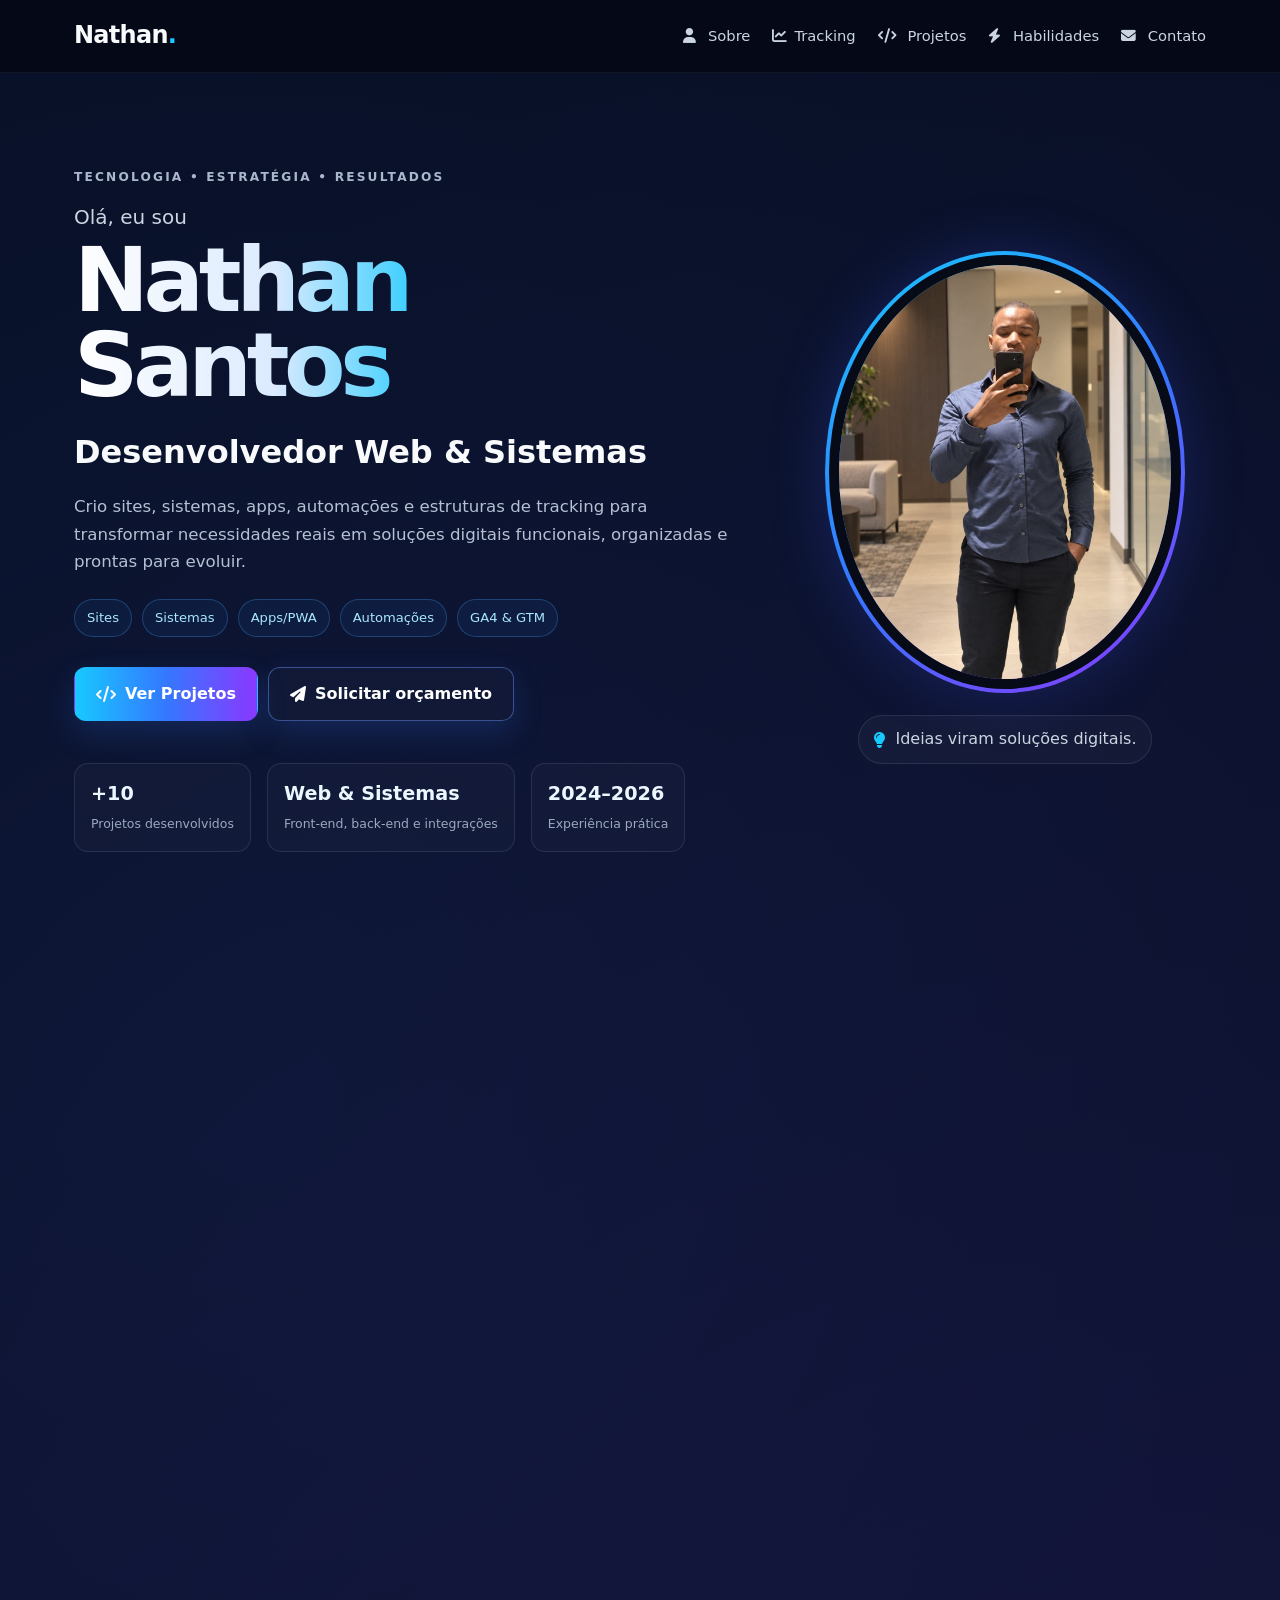
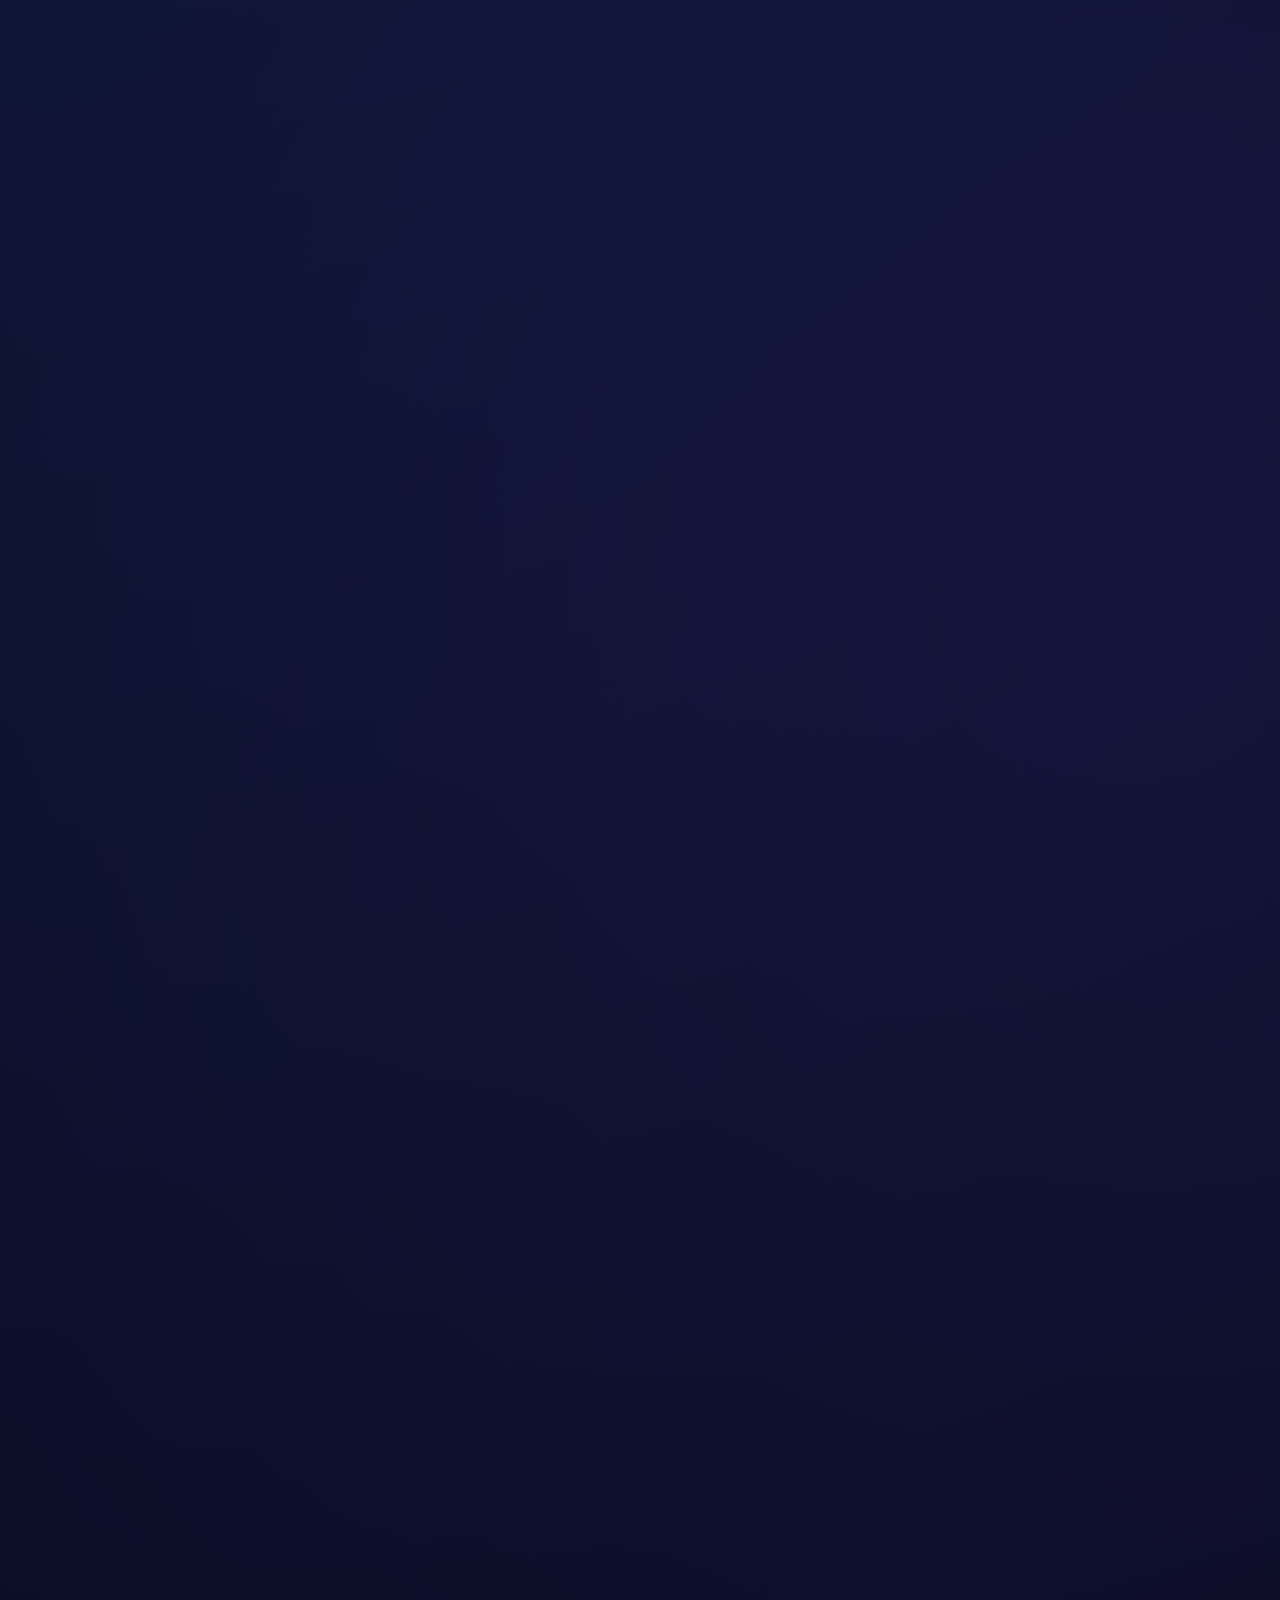
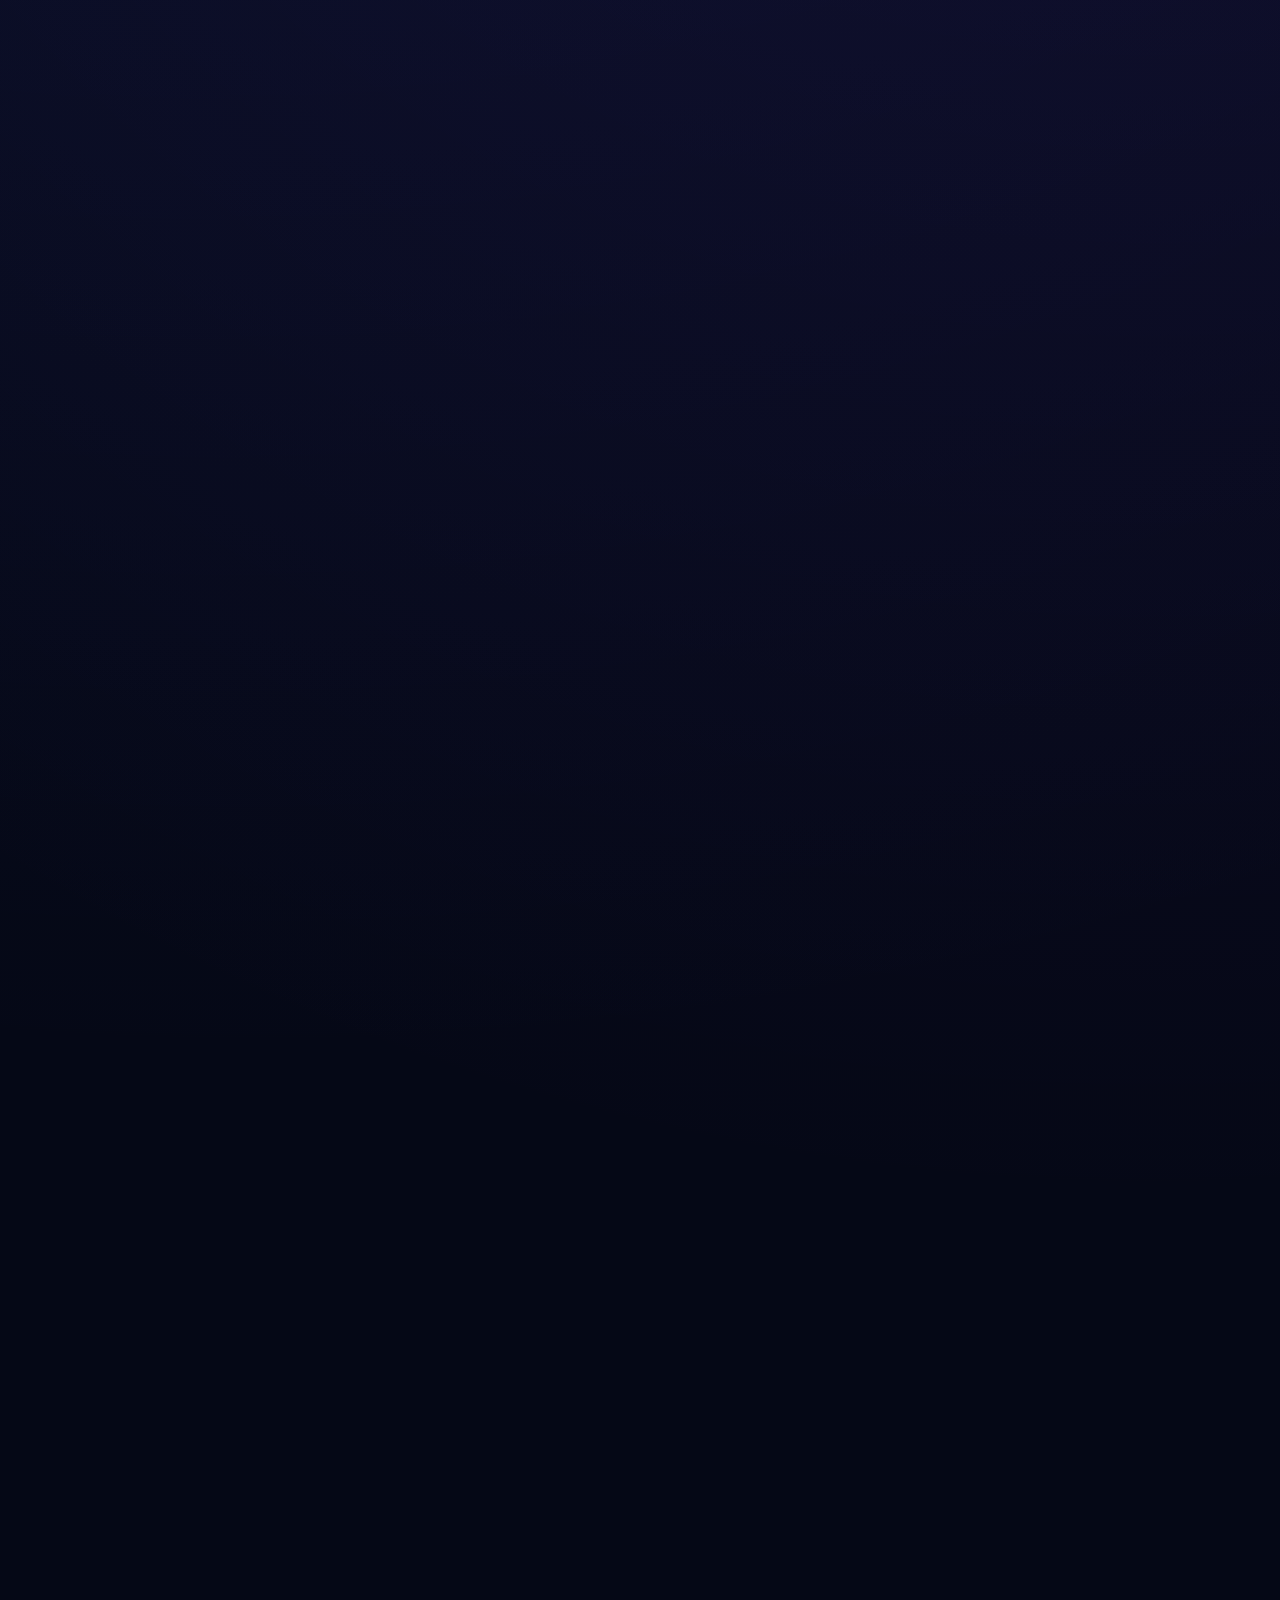
==== commit 50a56213: "Update index.html" ====
--- a/index.html
+++ b/index.html
@@ -28,7 +28,7 @@
     <a class="logo" href="#inicio">Nathan<span>.</span></a>
     <ul class="nav-links">
       <li><a href="#sobre"><i class="fa-solid fa-user"></i> Sobre</a></li>
-      <li><a href="#servicos"><i class="fa-solid fa-layer-group"></i> Serviços</a></li>
+      <li><a href="tracking.html"><i class="fa-solid fa-chart-line"></i>Tracking</a></li>     
       <li><a href="#projetos"><i class="fa-solid fa-code"></i> Projetos</a></li>
       <li><a href="#habilidades"><i class="fa-solid fa-bolt"></i> Habilidades</a></li>
       <li><a href="#contato"><i class="fa-solid fa-envelope"></i> Contato</a></li>
--- a/css/style.css
+++ b/css/style.css
@@ -23,16 +23,20 @@
 }
 
 body {
-  font-family: 'Poppins', sans-serif;
+  font-family: Inter, ui-sans-serif, system-ui, -apple-system, BlinkMacSystemFont, "Segoe UI", Roboto, Helvetica, Arial, sans-serif;
   background:
     radial-gradient(circle at 20% 10%, rgba(52,120,255,.12), transparent 32%),
     radial-gradient(circle at 90% 20%, rgba(139,56,255,.10), transparent 25%),
     var(--bg);
   color: var(--text);
   line-height: 1.65;
+  overflow-x: hidden;
+  text-rendering: optimizeLegibility;
+  -webkit-font-smoothing: antialiased;
 }
 
 a { color: inherit; }
+img { max-width: 100%; }
 
 .header {
   position: sticky;
@@ -250,6 +254,13 @@
   padding: 86px 24px;
 }
 
+.section:not(.hero),
+.case-studies,
+.cta-box {
+  content-visibility: auto;
+  contain-intrinsic-size: 1px 800px;
+}
+
 .section-heading {
   max-width: 760px;
   margin-bottom: 34px;
@@ -360,79 +371,44 @@
   box-shadow: 0 10px 40px rgba(0,0,0,.18);
 }
 
-.project-thumb {
-  height: 205px;
+.project-thumb,
+.project-thumb--real {
+  aspect-ratio: 16 / 10;
+  height: auto;
   overflow: hidden;
   background: #0a1020;
 }
 
-.project-thumb img {
+.project-thumb img,
+.project-thumb--real img {
   width: 100%;
   height: 100%;
   object-fit: cover;
   display: block;
 }
 
-
-.project-thumb small {
-  display: block;
-  letter-spacing: .12em;
-  color: #b9c4d6;
-  margin-bottom: 3px;
-}
-
 .project-thumb--real {
-    position: relative;
-    height: 220px;
-    padding: 0;
-    overflow: hidden;
-    background: #0a1020;
+  position: relative;
+  padding: 0;
 }
 
 .project-thumb--real img {
-    width: 100%;
-    height: 100%;
-    object-fit: cover;
-    object-position: center top;
-    display: block;
+  object-position: center top;
 }
 
 .project-badge {
-    position: absolute;
-    top: 14px;
-    left: 14px;
-
-    padding: 7px 11px;
-
-    border-radius: 999px;
-
-    background: rgba(5, 8, 22, 0.88);
-
-    border: 1px solid rgba(255,255,255,.18);
-
-    color: white;
-
-    font-size: 0.7rem;
-    font-weight: 600;
-
-    letter-spacing: .08em;
-
-    backdrop-filter: blur(8px);
-}
-
-.project-thumb strong { font-size: 1.28rem; }
-
-.project-icon {
-  width: 58px;
-  height: 58px;
-  flex: 0 0 58px;
-  display: grid;
-  place-items: center;
-  border-radius: 17px;
-  background: rgba(255,255,255,.09);
-  border: 1px solid rgba(255,255,255,.10);
-  font-size: 1.7rem;
-  color: var(--cyan);
+  position: absolute;
+  top: 14px;
+  left: 14px;
+  padding: 7px 11px;
+  border-radius: 999px;
+  background: rgba(5, 8, 22, 0.88);
+  border: 1px solid rgba(255,255,255,.18);
+  color: white;
+  font-size: 0.7rem;
+  font-weight: 600;
+  letter-spacing: .08em;
+  backdrop-filter: blur(8px);
 }
 
 .project-body { padding: 22px; }
@@ -470,6 +446,27 @@
 .project-highlight i {
   margin-top: 3px;
   color: var(--cyan);
+}
+
+.project-result {
+  margin: 14px 0 16px;
+  padding: 14px;
+  border-radius: 12px;
+  border: 1px solid rgba(23, 201, 255, .18);
+  background: linear-gradient(135deg, rgba(23,201,255,.07), rgba(139,56,255,.06));
+}
+
+.project-result strong {
+  display: block;
+  color: #eaf7ff;
+  margin-bottom: 4px;
+  font-size: .86rem;
+}
+
+.project-result p {
+  margin: 0;
+  color: #9fb0c5;
+  font-size: .82rem;
 }
 
 .project-links {
@@ -497,263 +494,6 @@
   margin-top: 10px !important;
   font-size: .78rem !important;
   color: #7f8ba0 !important;
-}
-
-.cta-box {
-  max-width: 900px;
-  margin: 78px auto;
-  padding: 44px;
-  text-align: center;
-  border-radius: 24px;
-  border: 1px solid rgba(82,149,255,.28);
-  background:
-    radial-gradient(circle at 20% 0%, rgba(23,201,255,.13), transparent 30%),
-    radial-gradient(circle at 90% 0%, rgba(139,56,255,.13), transparent 30%),
-    rgba(8,13,28,.86);
-}
-
-.cta-box h3 {
-  font-size: clamp(1.5rem, 3vw, 2.2rem);
-  margin-bottom: 10px;
-}
-
-.cta-box p {
-  color: var(--muted);
-  margin-bottom: 20px;
-}
-
-.secondary-heading { margin-top: 30px; }
-
-.compact-projects .project-card { min-height: 100%; }
-
-.skills {
-  list-style: none;
-  display: grid;
-  grid-template-columns: repeat(4, 1fr);
-  gap: 14px;
-}
-
-.skills li {
-  display: flex;
-  align-items: center;
-  gap: 11px;
-  min-height: 62px;
-  padding: 14px 16px;
-  border: 1px solid var(--border);
-  border-radius: 14px;
-  background: rgba(8,13,28,.85);
-  color: #dce5f1;
-  transition: .2s ease;
-}
-
-.skills li:hover {
-  transform: translateY(-3px);
-  border-color: rgba(81,168,255,.42);
-}
-
-.skills i {
-  width: 28px;
-  text-align: center;
-  font-size: 1.25rem;
-  color: var(--cyan);
-}
-
-.cv-section {
-  text-align: center;
-  max-width: 850px;
-}
-
-.cv-section p { margin-bottom: 20px; }
-
-.contact-section { padding-bottom: 110px; }
-
-.contact-links {
-  display: flex;
-  flex-wrap: wrap;
-  gap: 12px;
-}
-
-.contact-links a {
-  display: inline-flex;
-  align-items: center;
-  gap: 9px;
-  padding: 12px 15px;
-  border-radius: 12px;
-  text-decoration: none;
-  border: 1px solid var(--border);
-  background: rgba(255,255,255,.025);
-  color: #dce5f1;
-}
-
-.contact-links a:hover {
-  border-color: rgba(81,168,255,.5);
-}
-
-.contact-links .contact-primary {
-  background: linear-gradient(90deg, #16a34a, #22c55e);
-  color: white;
-  border-color: transparent;
-}
-
-.footer {
-  padding: 28px 24px;
-  text-align: center;
-  border-top: 1px solid rgba(255,255,255,.05);
-  color: #8794a8;
-  background: #030611;
-}
-
-.footer span {
-  display: block;
-  margin-top: 5px;
-  font-size: .8rem;
-  color: #5f7189;
-}
-
-@media (max-width: 1024px) {
-  .hero {
-    grid-template-columns: 1fr;
-    text-align: center;
-  }
-
-  .hero-copy,
-  .section-heading {
-    margin-left: auto;
-    margin-right: auto;
-  }
-
-  .hero-tags,
-  .hero-buttons,
-  .hero-stats {
-    justify-content: center;
-  }
-
-  .hero-image { order: -1; }
-  .photo-ring { width: 270px; }
-  .services-grid { grid-template-columns: repeat(2, 1fr); }
-  .projects-grid { grid-template-columns: repeat(2, 1fr); }
-  .skills { grid-template-columns: repeat(3, 1fr); }
-}
-
-@media (max-width: 768px) {
-  .nav {
-    min-height: auto;
-    padding: 16px;
-    flex-direction: column;
-    align-items: flex-start;
-  }
-
-  .nav-links {
-    width: 100%;
-    overflow-x: auto;
-    padding-bottom: 4px;
-    gap: 8px;
-  }
-
-  .nav-links a {
-    display: inline-flex;
-    align-items: center;
-    white-space: nowrap;
-    padding: 8px 10px;
-    border: 1px solid var(--border);
-    border-radius: 10px;
-    background: rgba(255,255,255,.025);
-  }
-
-  .hero {
-    min-height: auto;
-    padding: 60px 18px 50px;
-    gap: 38px;
-  }
-
-  .hero h1 { font-size: clamp(3rem, 17vw, 5rem); }
-  .hero-tags { gap: 8px; }
-
-  .hero-buttons {
-    flex-direction: column;
-    align-items: stretch;
-  }
-
-  .hero-stats {
-    flex-direction: column;
-    gap: 10px;
-  }
-
-  .hero-stats div { min-width: 0; }
-  .section { padding: 62px 18px; }
-
-  .about-grid,
-  .services-grid,
-  .projects-grid,
-  .skills {
-    grid-template-columns: 1fr;
-  }
-
-  .service-card { min-height: auto; }
-  .project-thumb { height: 200px; }
-
-  .cta-box {
-    margin: 55px 0;
-    padding: 32px 20px;
-  }
-
-  .contact-links {
-    display: grid;
-    grid-template-columns: 1fr;
-  }
-
-  .contact-links a { justify-content: center; }
-}
-
-
-/* ===== MELHORIAS DE CASES ===== */
-.project-thumb--real {
-  position: relative;
-  background: #0a1020;
-}
-
-.project-thumb--real img {
-  width: 100%;
-  height: 100%;
-  object-fit: cover;
-  object-position: top center;
-  display: block;
-}
-
-.project-badge {
-  position: absolute;
-  top: 14px;
-  left: 14px;
-  padding: 7px 10px;
-  border-radius: 999px;
-  background: rgba(5, 8, 22, .86);
-  border: 1px solid rgba(255,255,255,.14);
-  color: #fff;
-  font-size: .72rem;
-  font-weight: 600;
-  letter-spacing: .08em;
-  backdrop-filter: blur(8px);
-}
-
-.project-result {
-  margin: 14px 0 16px;
-  padding: 14px;
-  border-radius: 12px;
-  border: 1px solid rgba(23, 201, 255, .18);
-  background: linear-gradient(135deg, rgba(23,201,255,.07), rgba(139,56,255,.06));
-}
-
-.project-result strong {
-  display: block;
-  color: #eaf7ff;
-  margin-bottom: 4px;
-  font-size: .86rem;
-}
-
-.project-result p {
-  margin: 0;
-  color: #9fb0c5;
-  font-size: .82rem;
 }
 
 .case-studies {
@@ -823,7 +563,246 @@
   font-size: .85rem;
 }
 
+.cta-box {
+  max-width: 900px;
+  margin: 78px auto;
+  padding: 44px;
+  text-align: center;
+  border-radius: 24px;
+  border: 1px solid rgba(82,149,255,.28);
+  background:
+    radial-gradient(circle at 20% 0%, rgba(23,201,255,.13), transparent 30%),
+    radial-gradient(circle at 90% 0%, rgba(139,56,255,.13), transparent 30%),
+    rgba(8,13,28,.86);
+}
+
+.cta-box h3 {
+  font-size: clamp(1.5rem, 3vw, 2.2rem);
+  margin-bottom: 10px;
+}
+
+.cta-box p {
+  color: var(--muted);
+  margin-bottom: 20px;
+}
+
+.secondary-heading { margin-top: 30px; }
+
+.compact-projects .project-card { min-height: 100%; }
+
+.skills {
+  list-style: none;
+  display: grid;
+  grid-template-columns: repeat(4, 1fr);
+  gap: 14px;
+}
+
+.skills li {
+  display: flex;
+  align-items: center;
+  gap: 11px;
+  min-height: 62px;
+  padding: 14px 16px;
+  border: 1px solid var(--border);
+  border-radius: 14px;
+  background: rgba(8,13,28,.85);
+  color: #dce5f1;
+  transition: .2s ease;
+}
+
+.skills li:hover {
+  transform: translateY(-3px);
+  border-color: rgba(81,168,255,.42);
+}
+
+.skills i {
+  width: 28px;
+  text-align: center;
+  font-size: 1.25rem;
+  color: var(--cyan);
+}
+
+.cv-section {
+  text-align: center;
+  max-width: 850px;
+}
+
+.cv-section p { margin-bottom: 20px; }
+
+.contact-section { padding-bottom: 110px; }
+
+.contact-links {
+  display: flex;
+  flex-wrap: wrap;
+  gap: 12px;
+}
+
+.contact-links a {
+  display: inline-flex;
+  align-items: center;
+  gap: 9px;
+  padding: 12px 15px;
+  border-radius: 12px;
+  text-decoration: none;
+  border: 1px solid var(--border);
+  background: rgba(255,255,255,.025);
+  color: #dce5f1;
+}
+
+.contact-links a:hover {
+  border-color: rgba(81,168,255,.5);
+}
+
+.contact-links .contact-primary {
+  background: linear-gradient(90deg, #16a34a, #22c55e);
+  color: white;
+  border-color: transparent;
+}
+
+.footer {
+  padding: 28px 24px;
+  text-align: center;
+  border-top: 1px solid rgba(255,255,255,.05);
+  color: #8794a8;
+  background: #030611;
+}
+
+.footer span {
+  display: block;
+  margin-top: 5px;
+  font-size: .8rem;
+  color: #5f7189;
+}
+
+a:focus-visible,
+button:focus-visible {
+  outline: 3px solid var(--cyan);
+  outline-offset: 3px;
+  border-radius: 8px;
+}
+
+.skip-link {
+  position: fixed;
+  top: 10px;
+  left: 10px;
+  z-index: 9999;
+  transform: translateY(-160%);
+  padding: 10px 14px;
+  border-radius: 10px;
+  background: #fff;
+  color: #050816;
+  font-weight: 700;
+  text-decoration: none;
+}
+
+.skip-link:focus {
+  transform: translateY(0);
+}
+
+@media (max-width: 1024px) {
+  .hero {
+    grid-template-columns: 1fr;
+    text-align: center;
+  }
+
+  .hero-copy,
+  .section-heading {
+    margin-left: auto;
+    margin-right: auto;
+  }
+
+  .hero-tags,
+  .hero-buttons,
+  .hero-stats {
+    justify-content: center;
+  }
+
+  .hero-image { order: -1; }
+  .photo-ring { width: 270px; }
+  .services-grid { grid-template-columns: repeat(2, 1fr); }
+  .projects-grid { grid-template-columns: repeat(2, 1fr); }
+  .skills { grid-template-columns: repeat(3, 1fr); }
+}
+
 @media (max-width: 768px) {
+  .header {
+    backdrop-filter: none;
+    background: rgba(5, 8, 22, .97);
+  }
+
+  .nav {
+    min-height: auto;
+    padding: 16px;
+    flex-direction: column;
+    align-items: flex-start;
+  }
+
+  .nav-links {
+    width: 100%;
+    overflow-x: auto;
+    padding-bottom: 4px;
+    gap: 8px;
+    scrollbar-width: none;
+  }
+
+  .nav-links::-webkit-scrollbar {
+    display: none;
+  }
+
+  .nav-links a {
+    display: inline-flex;
+    align-items: center;
+    white-space: nowrap;
+    padding: 8px 10px;
+    border: 1px solid var(--border);
+    border-radius: 10px;
+    background: rgba(255,255,255,.025);
+  }
+
+  .hero {
+    min-height: auto;
+    padding: 36px 18px 50px;
+    gap: 38px;
+  }
+
+  .hero h1 { font-size: clamp(3rem, 17vw, 5rem); }
+  .hero-tags { gap: 8px; }
+
+  .hero-buttons {
+    flex-direction: column;
+    align-items: stretch;
+  }
+
+  .hero-stats {
+    flex-direction: column;
+    gap: 10px;
+  }
+
+  .hero-stats div { min-width: 0; }
+
+  .photo-ring {
+    width: min(230px, 68vw);
+  }
+
+  .section {
+    padding: 52px 18px;
+  }
+
+  .about-grid,
+  .services-grid,
+  .projects-grid,
+  .skills {
+    grid-template-columns: 1fr;
+  }
+
+  .service-card { min-height: auto; }
+  .project-body { padding: 18px; }
+
+  .project-result,
+  .project-highlight {
+    font-size: .9rem;
+  }
+
   .case-card {
     grid-template-columns: 1fr;
     padding: 22px;
@@ -832,4 +811,30 @@
   .case-grid {
     grid-template-columns: 1fr;
   }
-}
+
+  .cta-box {
+    margin: 55px 0;
+    padding: 32px 20px;
+  }
+
+  .contact-links {
+    display: grid;
+    grid-template-columns: 1fr;
+  }
+
+  .contact-links a { justify-content: center; }
+}
+
+@media (prefers-reduced-motion: reduce) {
+  html {
+    scroll-behavior: auto;
+  }
+
+  *,
+  *::before,
+  *::after {
+    animation-duration: .01ms !important;
+    animation-iteration-count: 1 !important;
+    transition-duration: .01ms !important;
+  }
+}
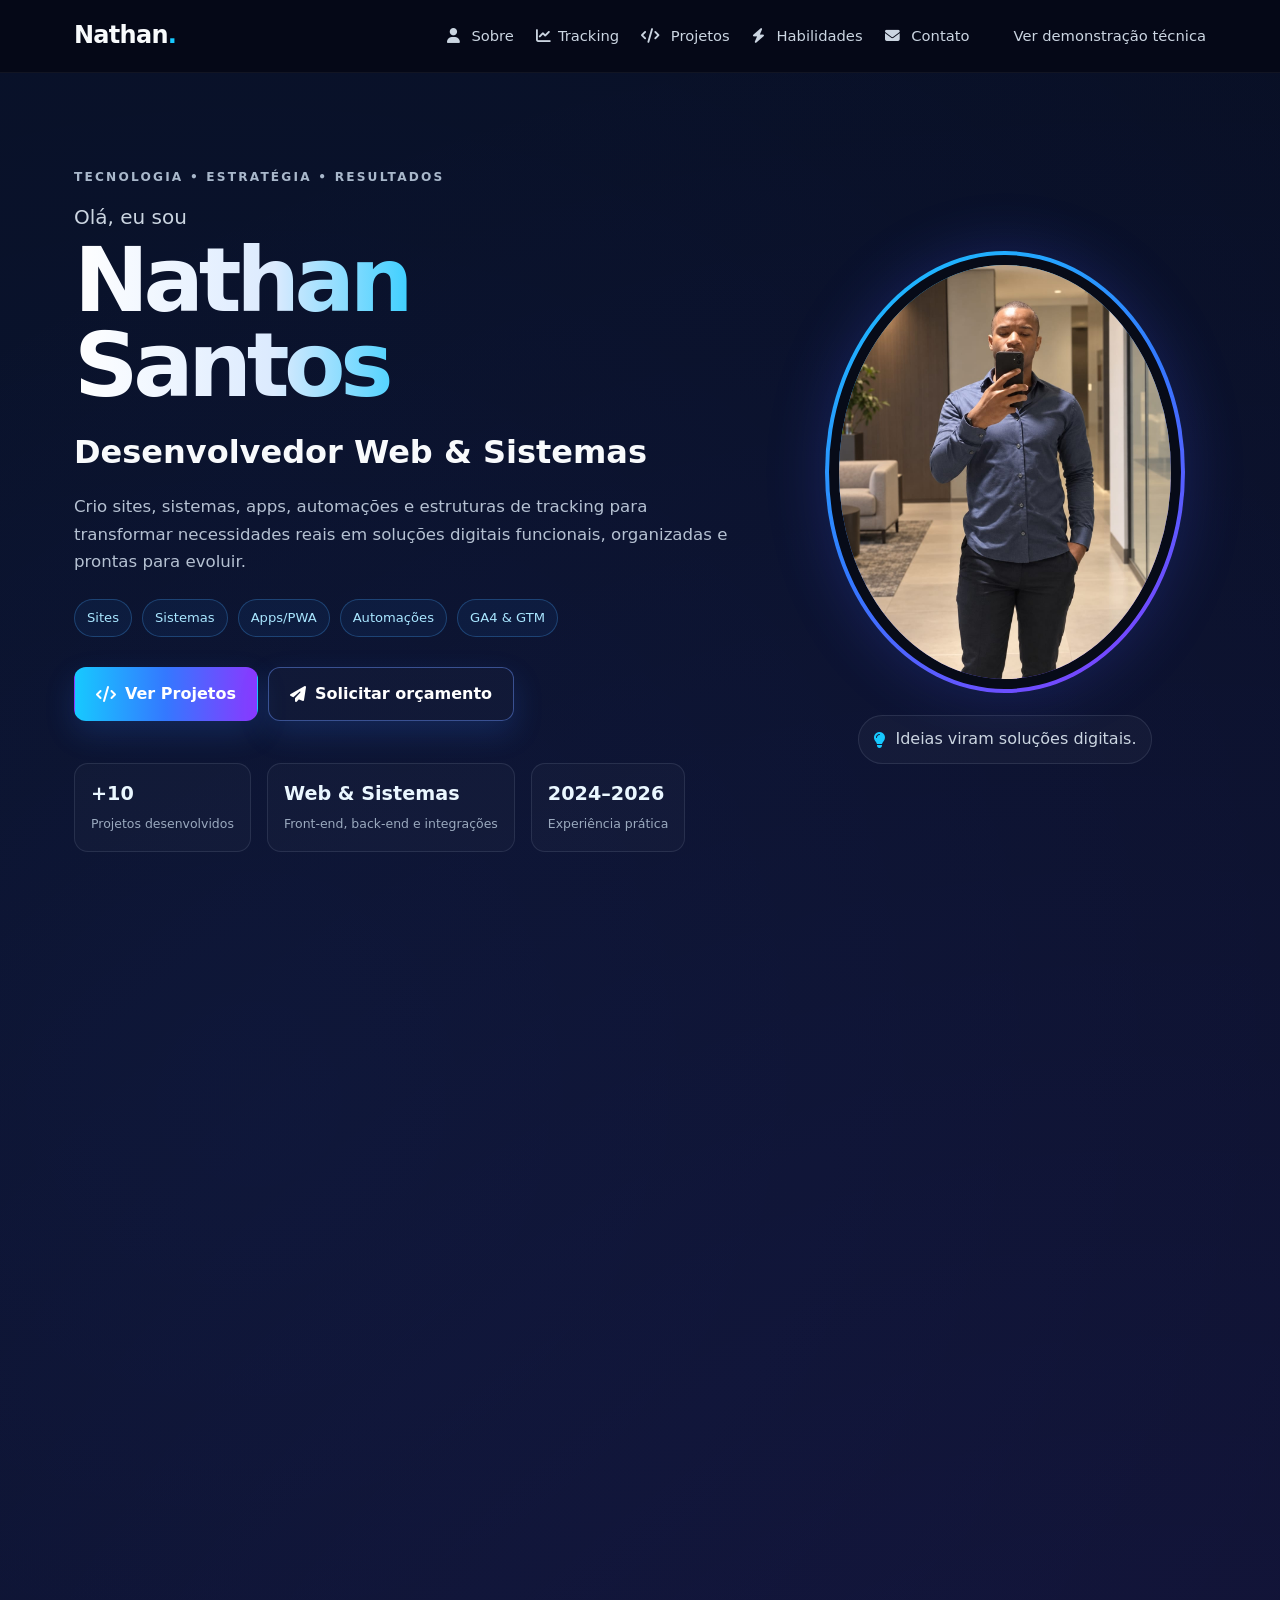
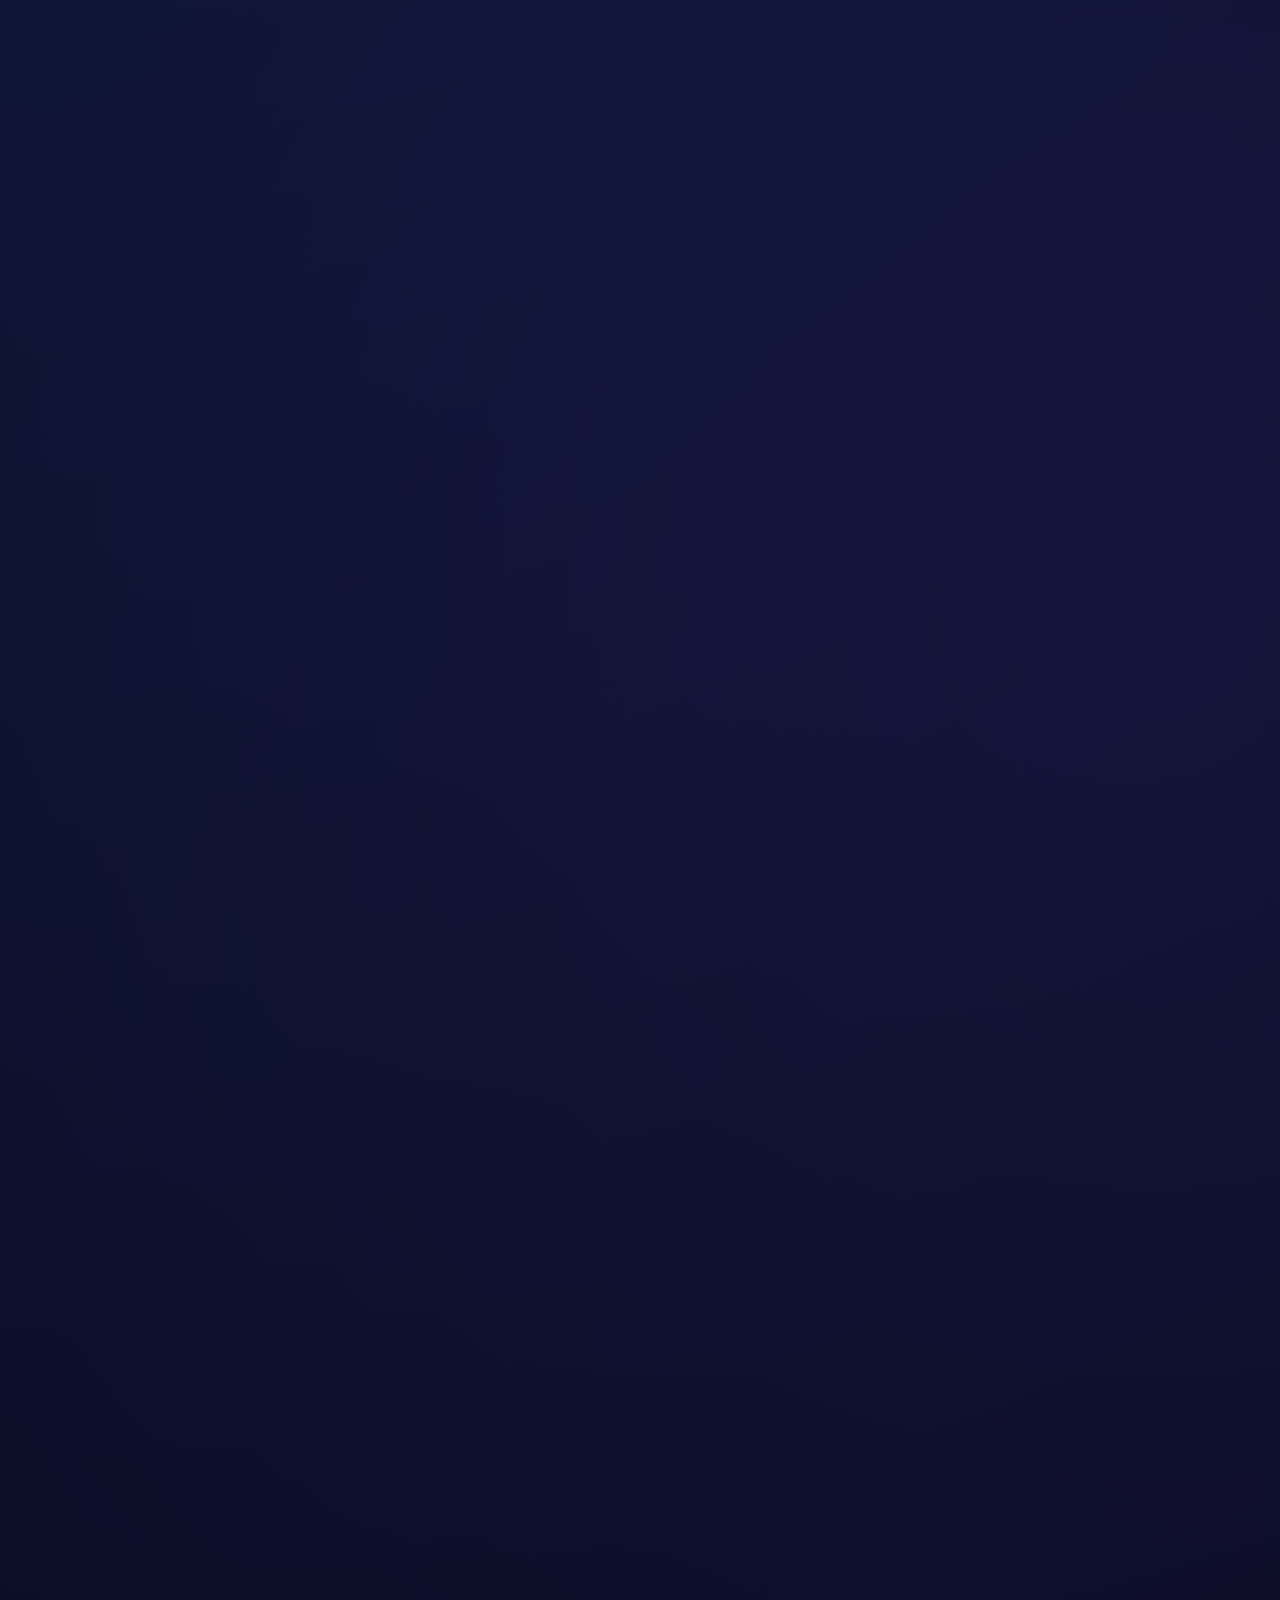
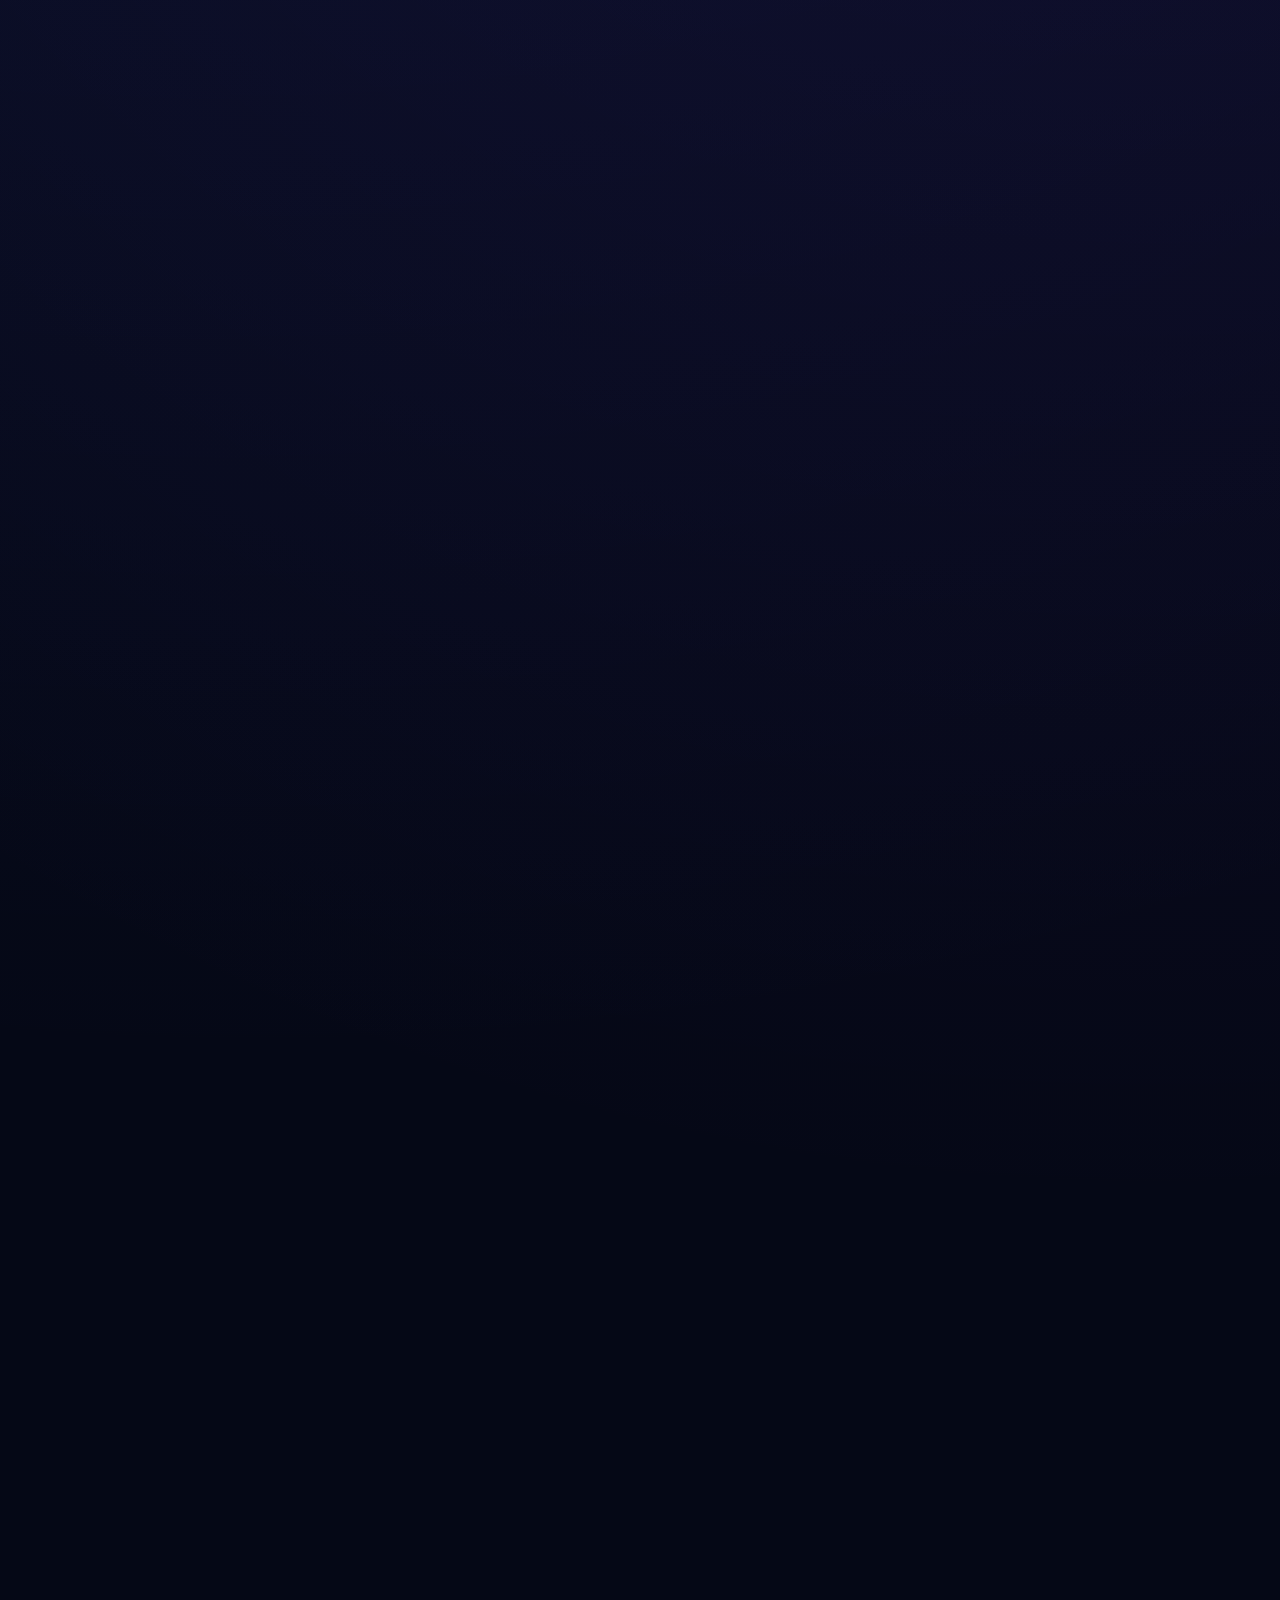
==== commit 3e24f6fd: "Update index.html" ====
--- a/index.html
+++ b/index.html
@@ -32,6 +32,8 @@
       <li><a href="#projetos"><i class="fa-solid fa-code"></i> Projetos</a></li>
       <li><a href="#habilidades"><i class="fa-solid fa-bolt"></i> Habilidades</a></li>
       <li><a href="#contato"><i class="fa-solid fa-envelope"></i> Contato</a></li>
+      <li></li><a href="demo-tracking.html">Ver demonstração técnica</a></li>
+
     </ul>
   </nav>
 </header>
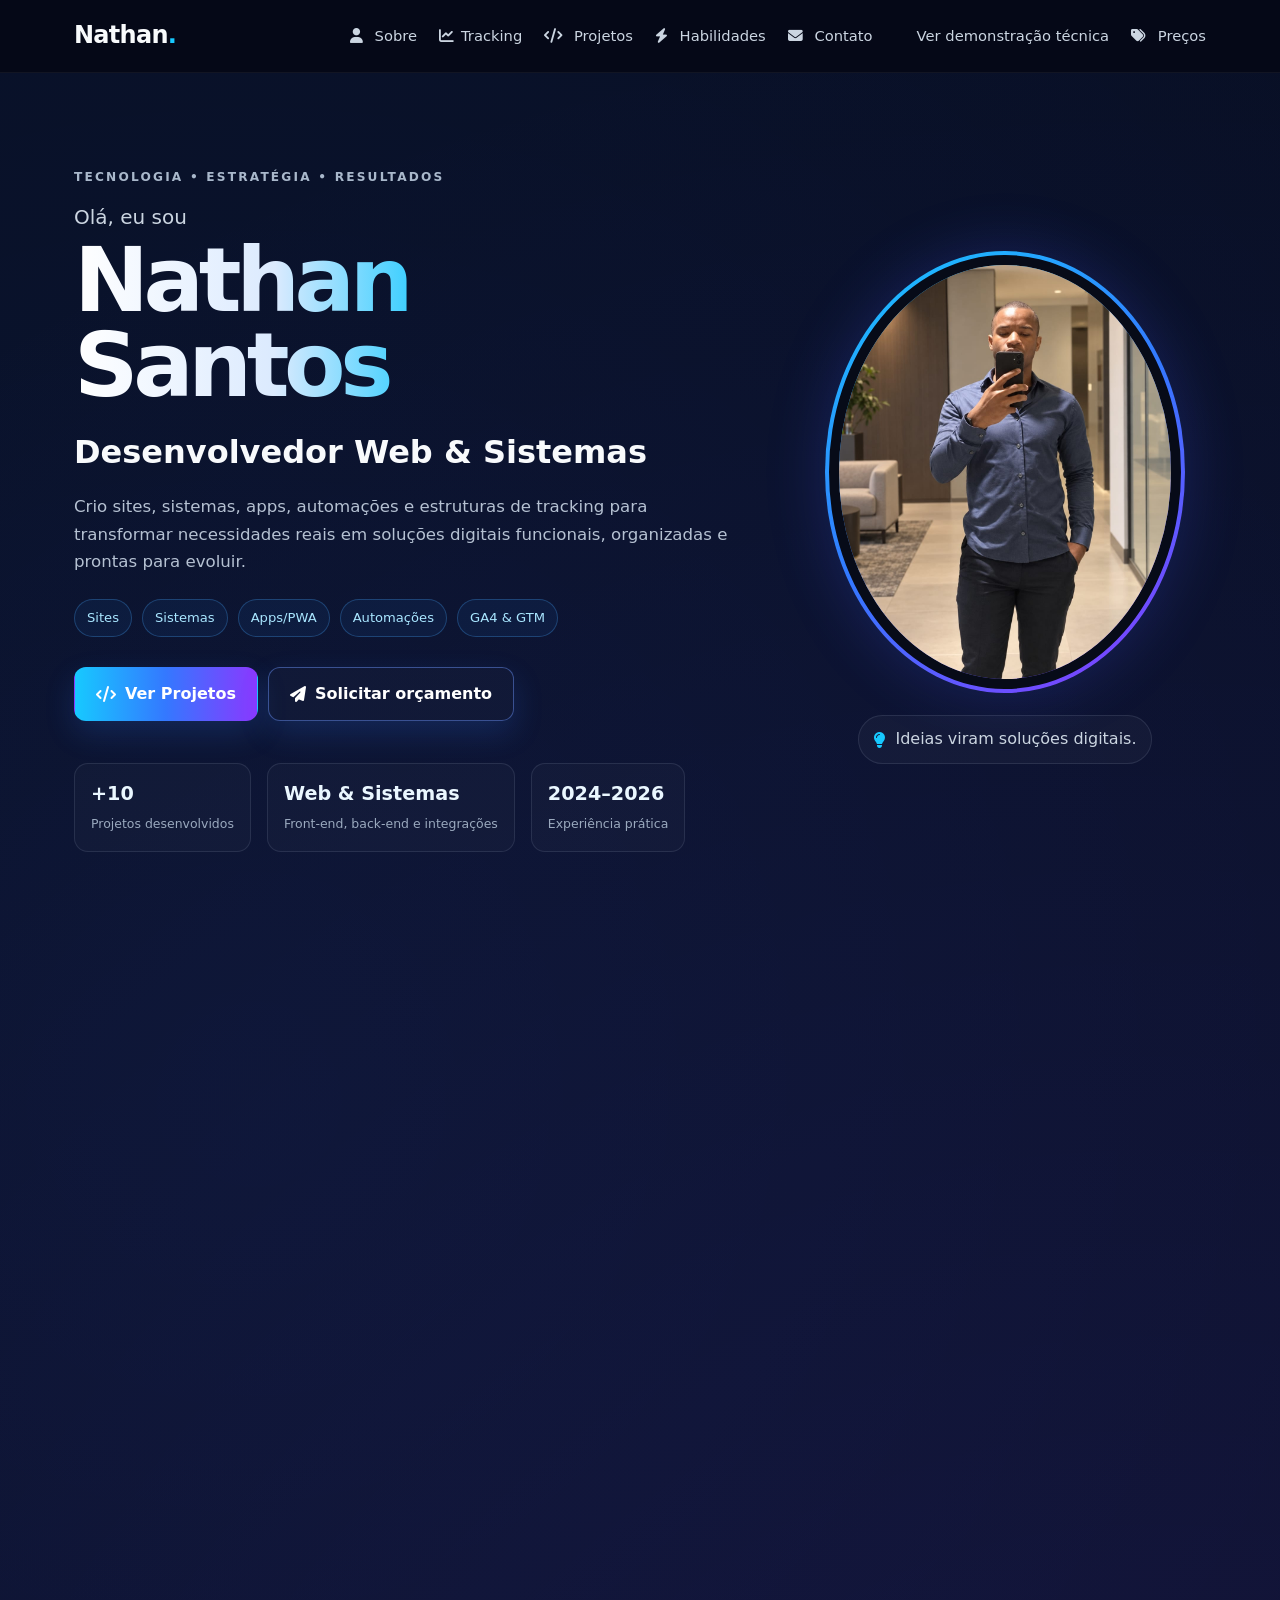
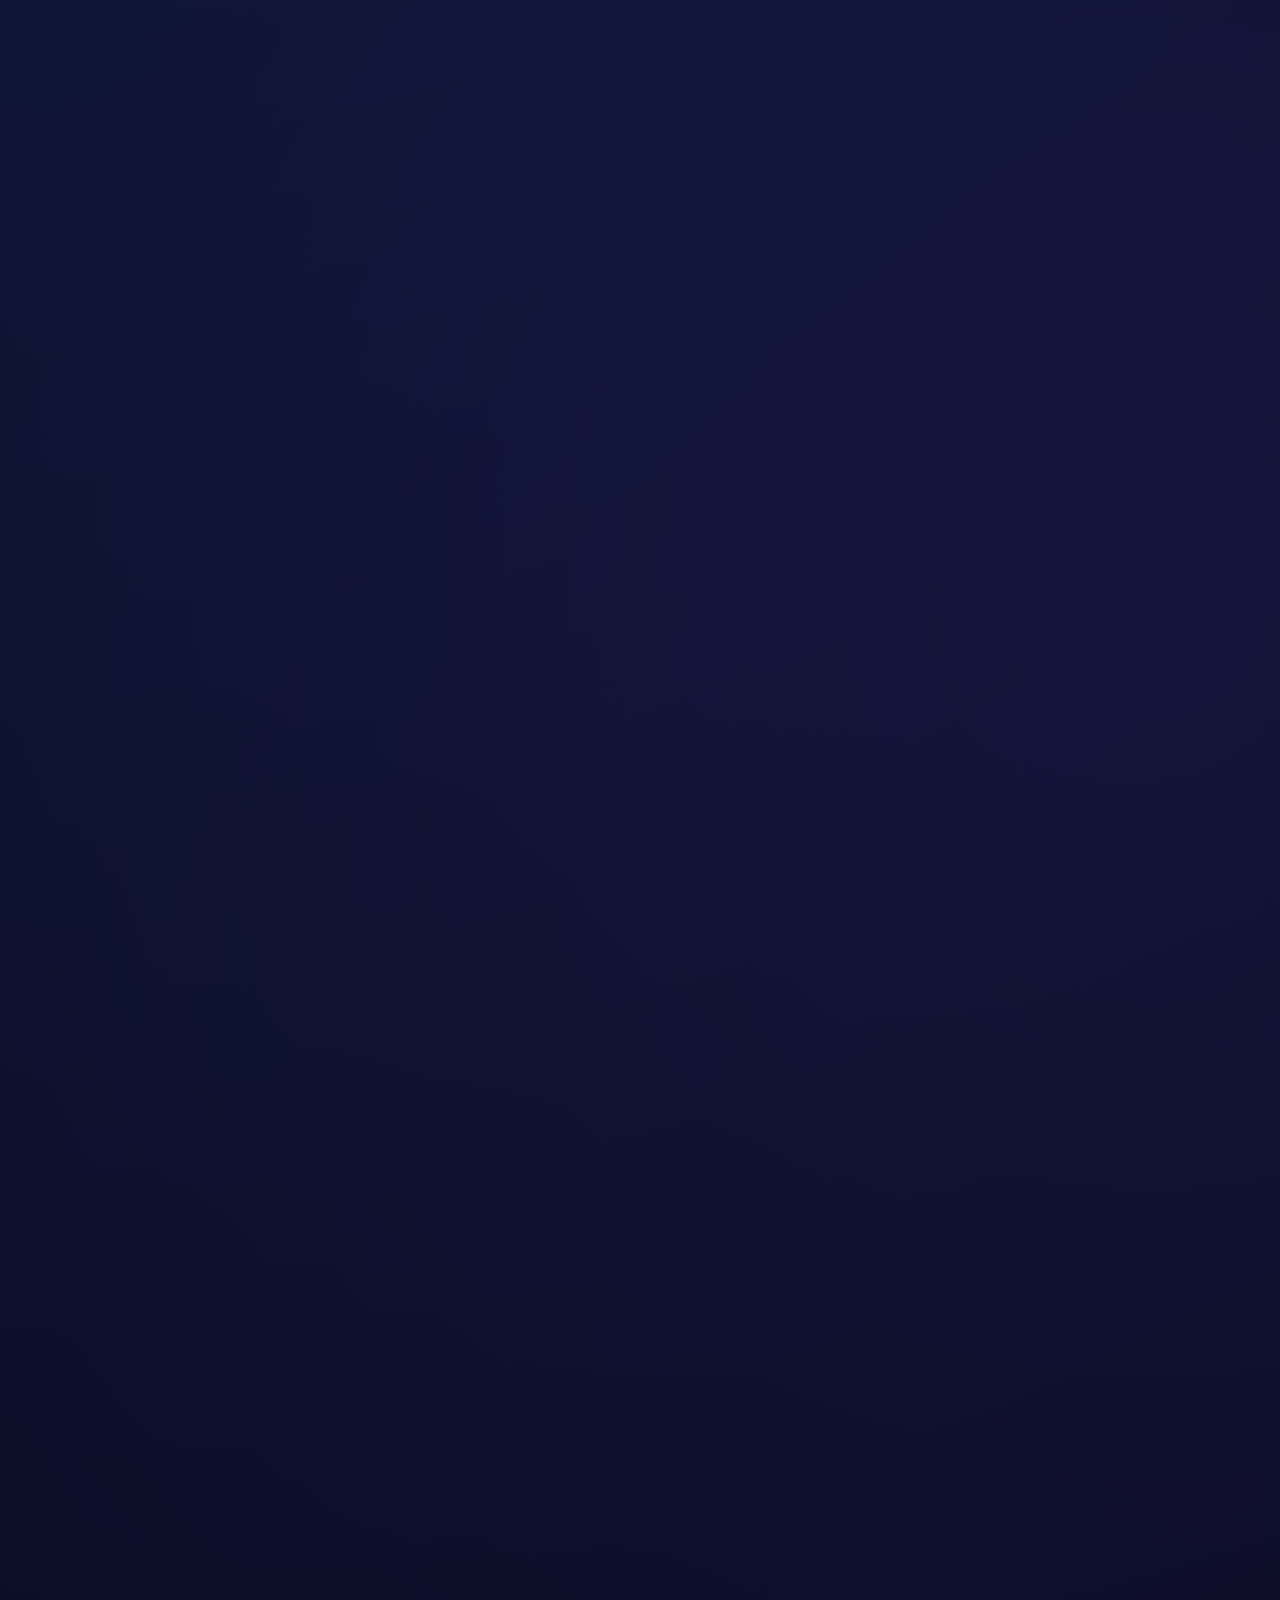
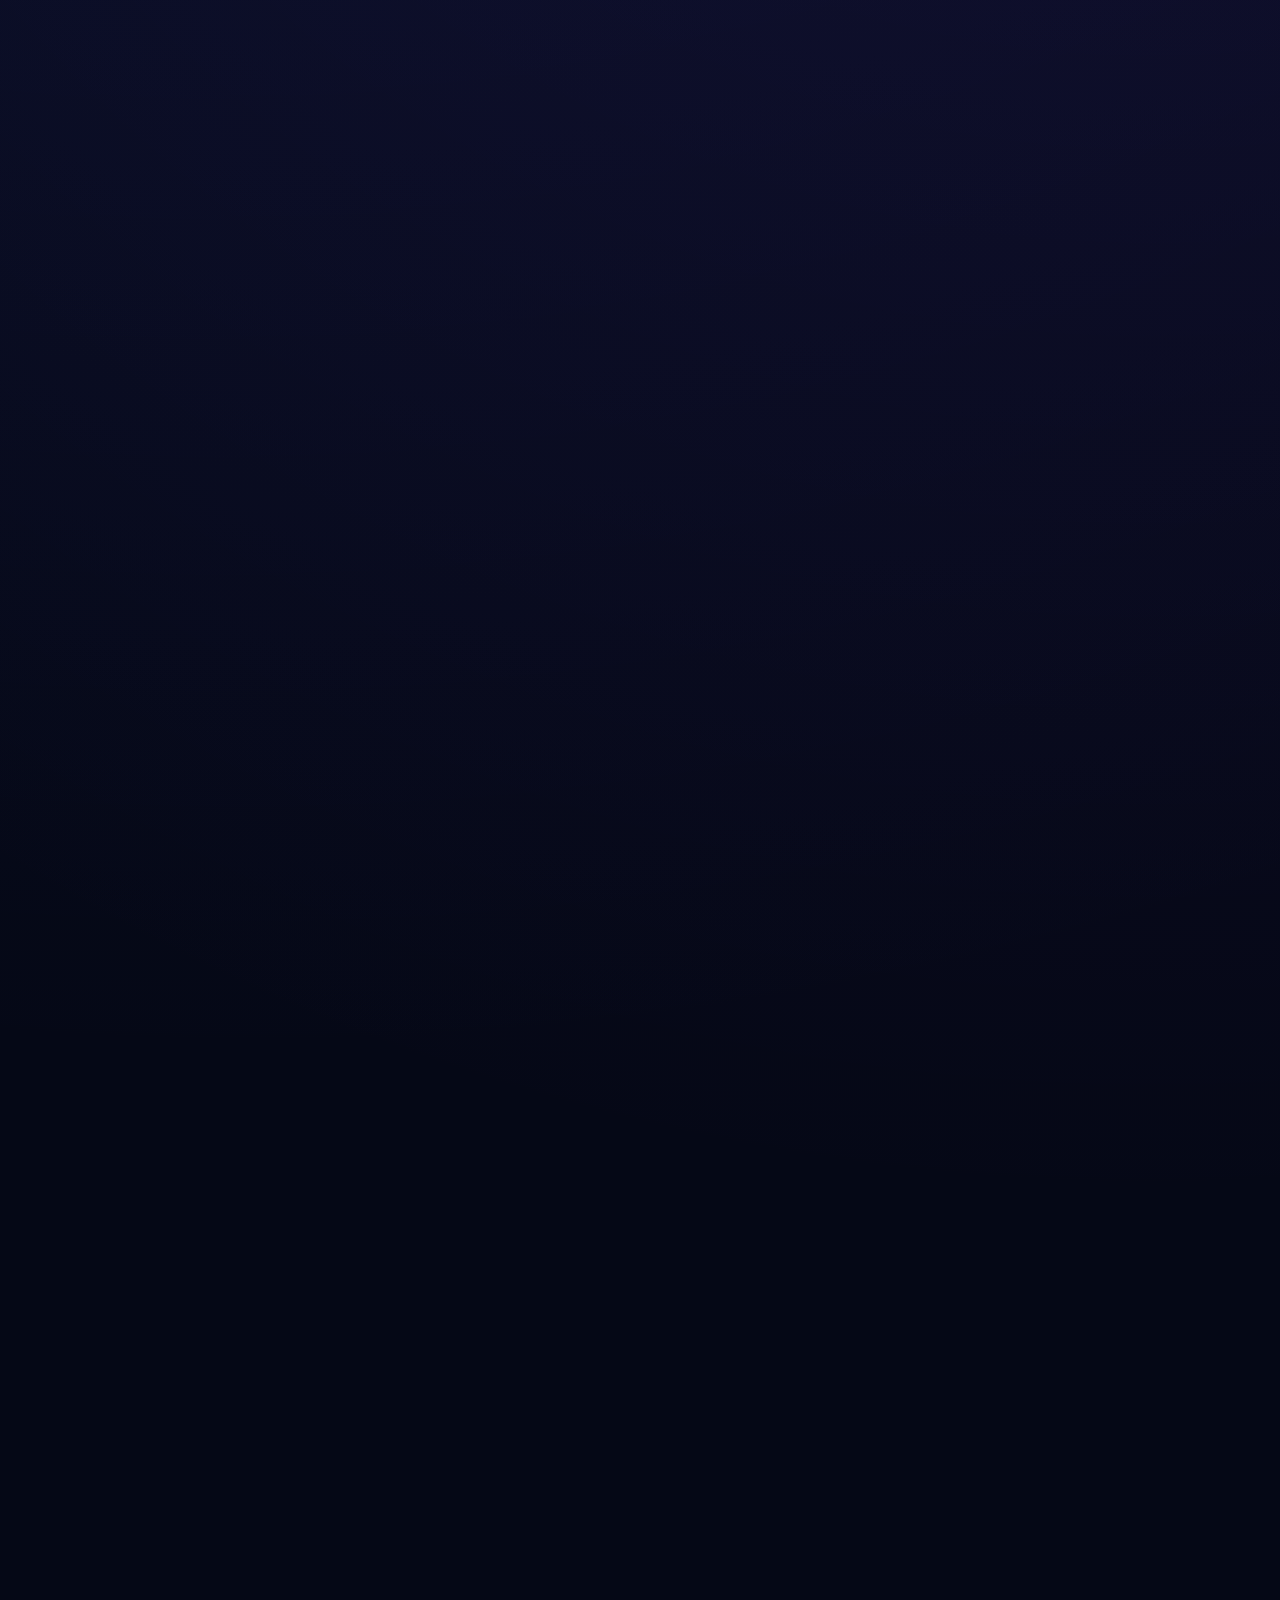
==== commit cd2b8837: "Add 'Preços' link to navigation menu" ====
--- a/index.html
+++ b/index.html
@@ -33,6 +33,7 @@
       <li><a href="#habilidades"><i class="fa-solid fa-bolt"></i> Habilidades</a></li>
       <li><a href="#contato"><i class="fa-solid fa-envelope"></i> Contato</a></li>
       <li></li><a href="demo-tracking.html">Ver demonstração técnica</a></li>
+      <li><a href="precos.html"><i class="fa-solid fa-tags"></i> Preços</a></li>
 
     </ul>
   </nav>
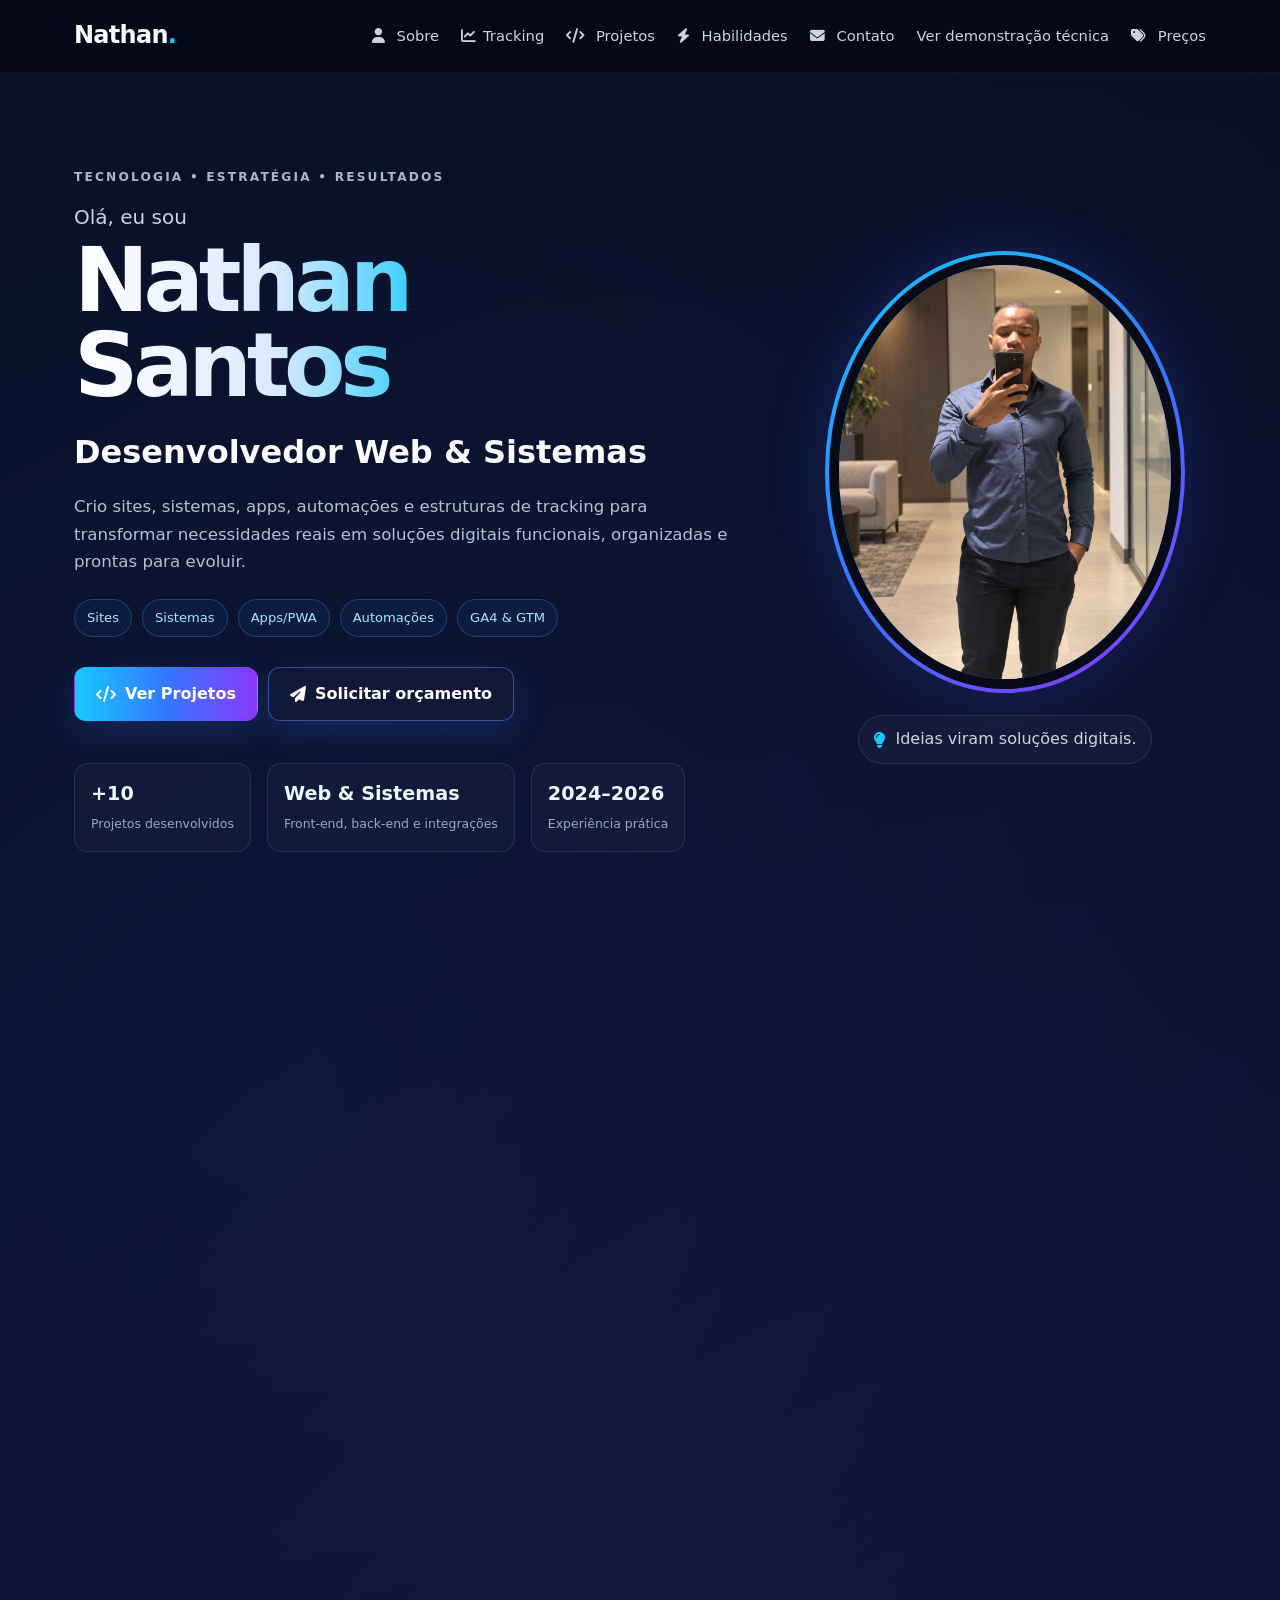
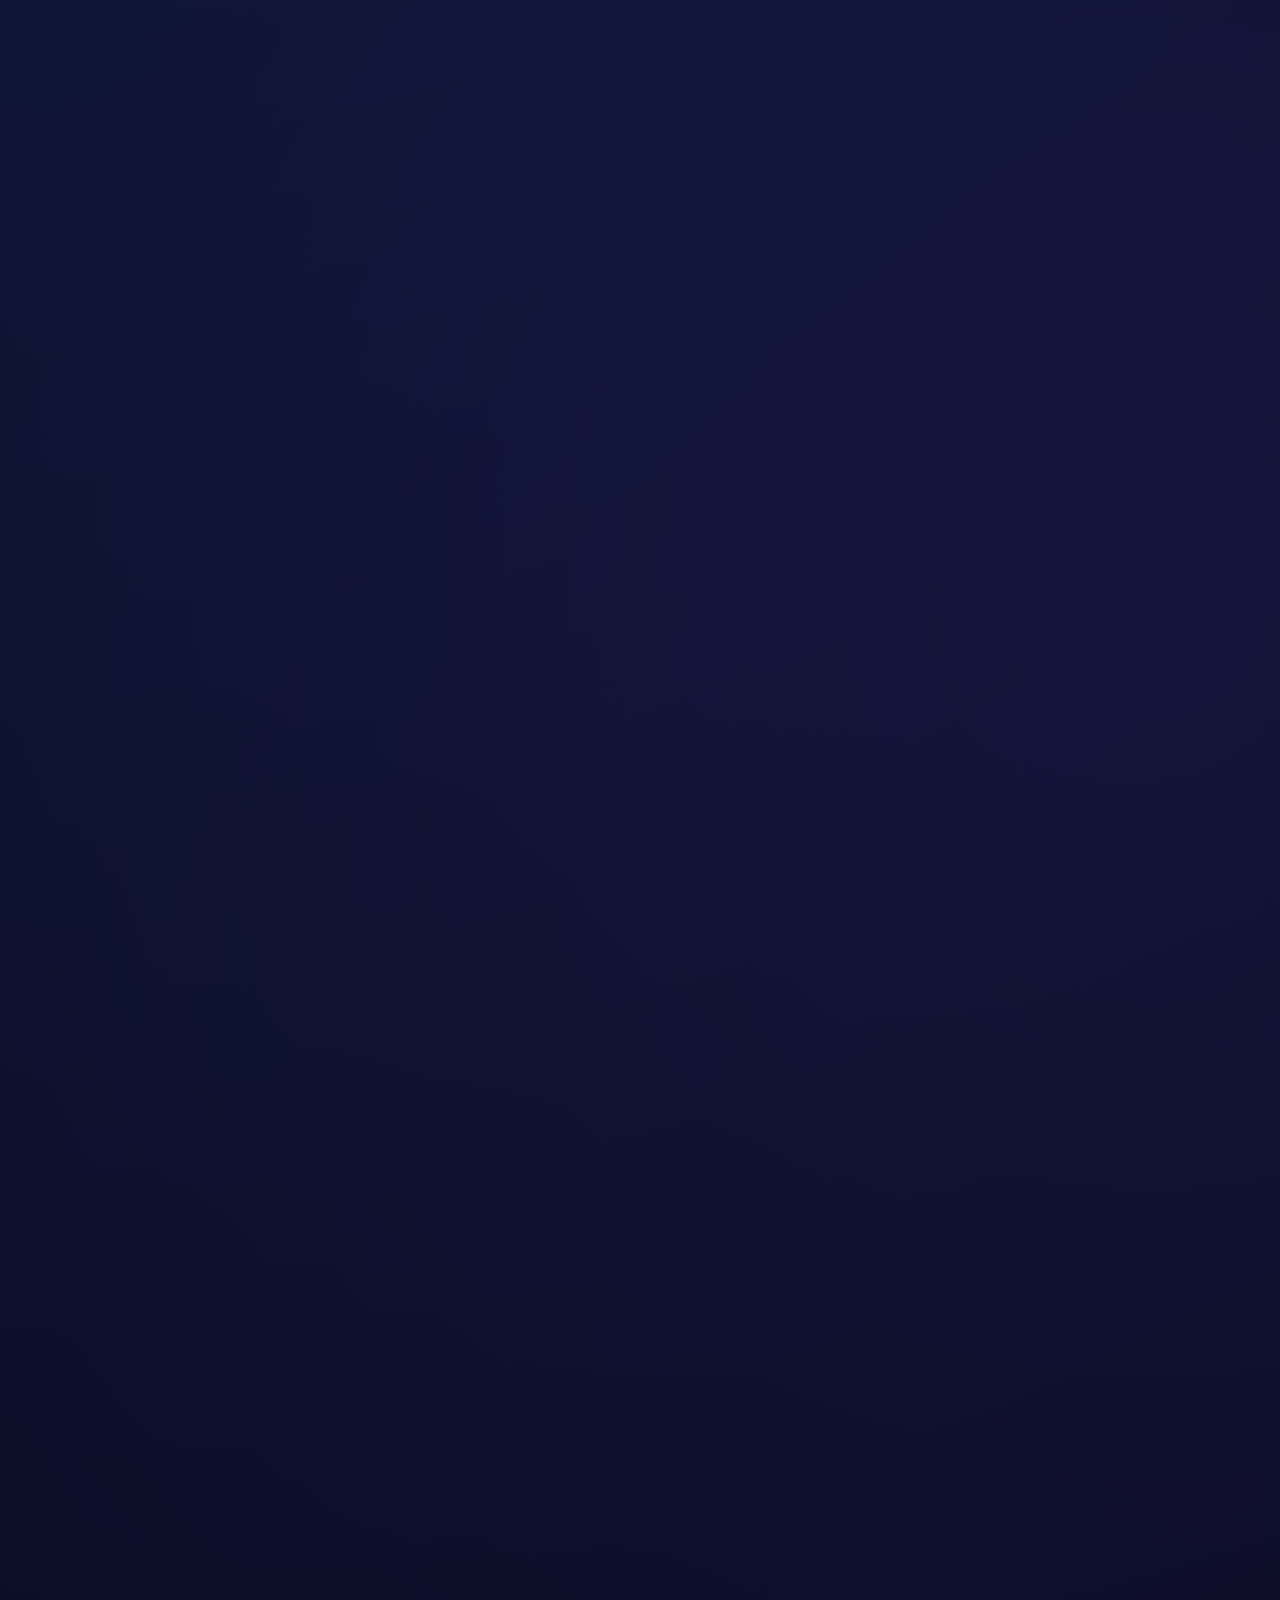
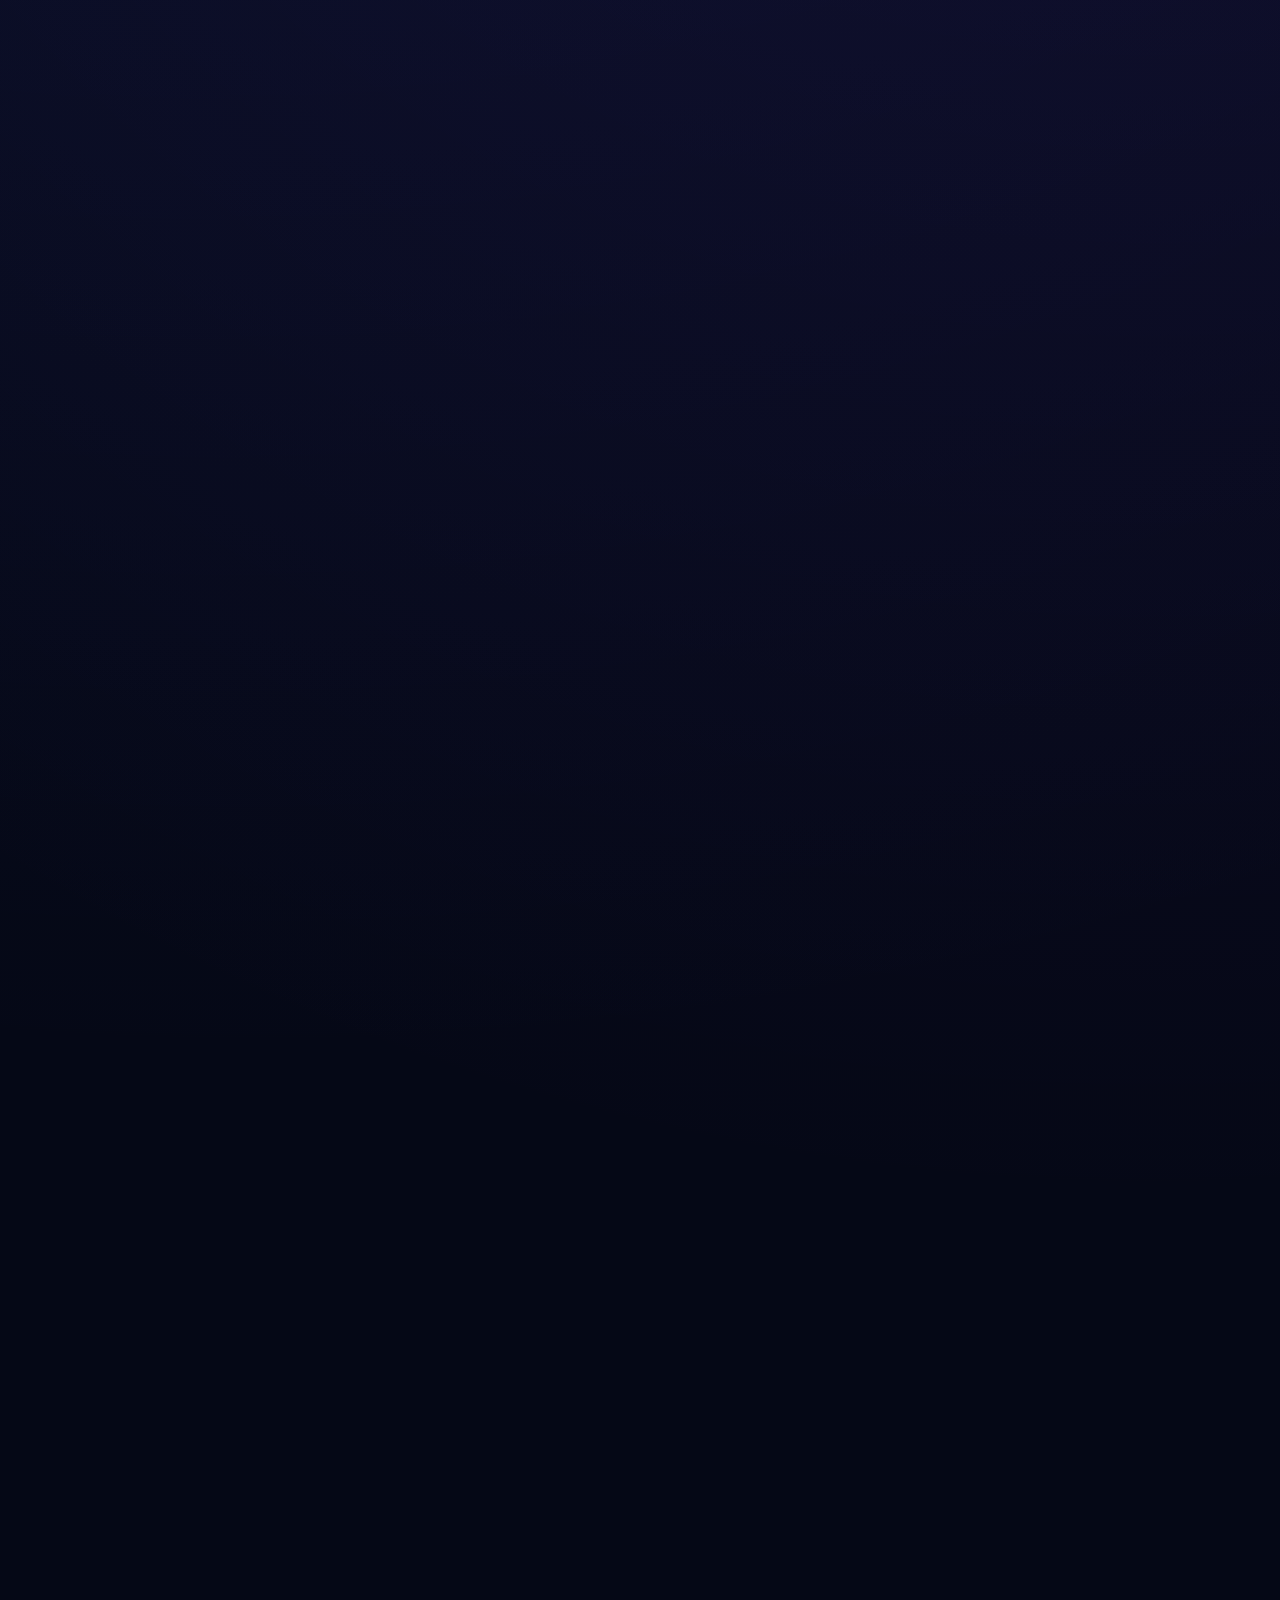
==== commit 35ae1ab2: "Update index.html" ====
--- a/index.html
+++ b/index.html
@@ -32,7 +32,11 @@
       <li><a href="#projetos"><i class="fa-solid fa-code"></i> Projetos</a></li>
       <li><a href="#habilidades"><i class="fa-solid fa-bolt"></i> Habilidades</a></li>
       <li><a href="#contato"><i class="fa-solid fa-envelope"></i> Contato</a></li>
-      <li></li><a href="demo-tracking.html">Ver demonstração técnica</a></li>
+      <li>
+        <a href="demo-tracking.html">
+          Ver demonstração técnica
+        </a>
+      </li>      
       <li><a href="precos.html"><i class="fa-solid fa-tags"></i> Preços</a></li>
 
     </ul>
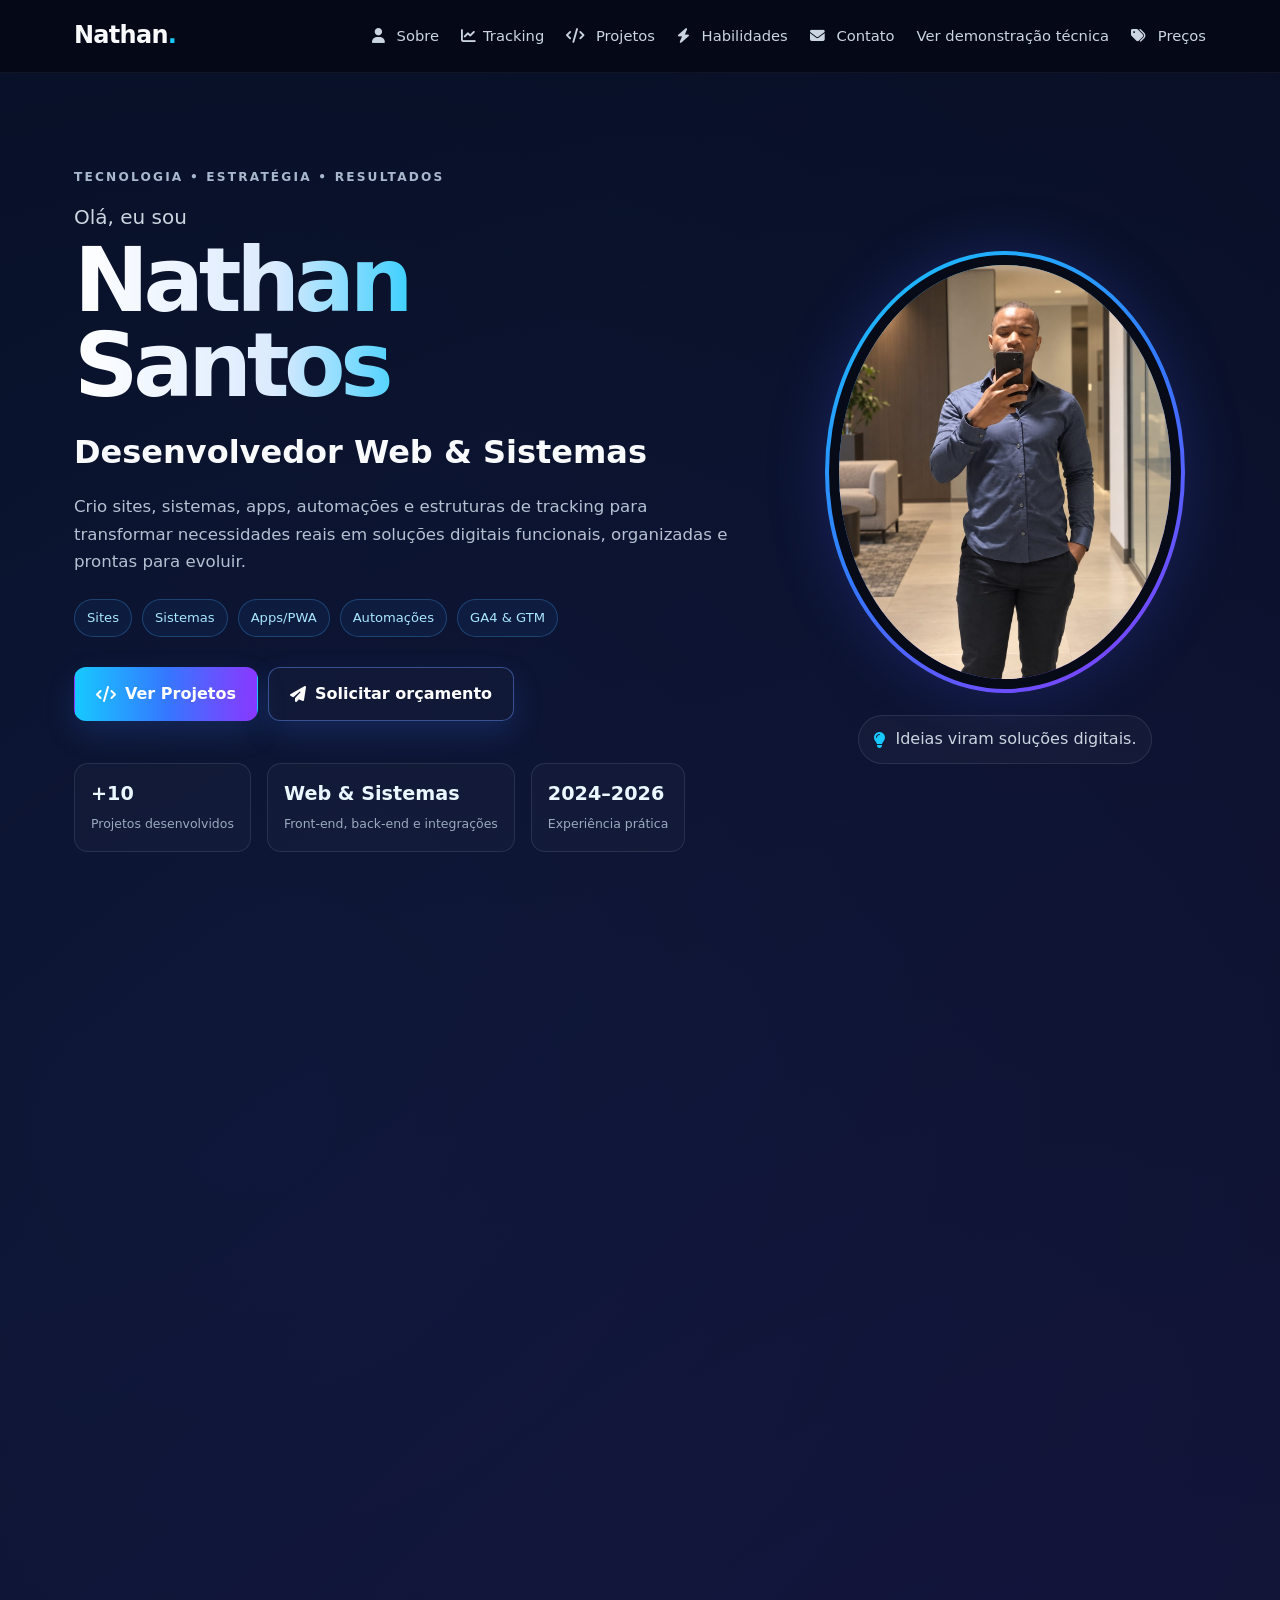
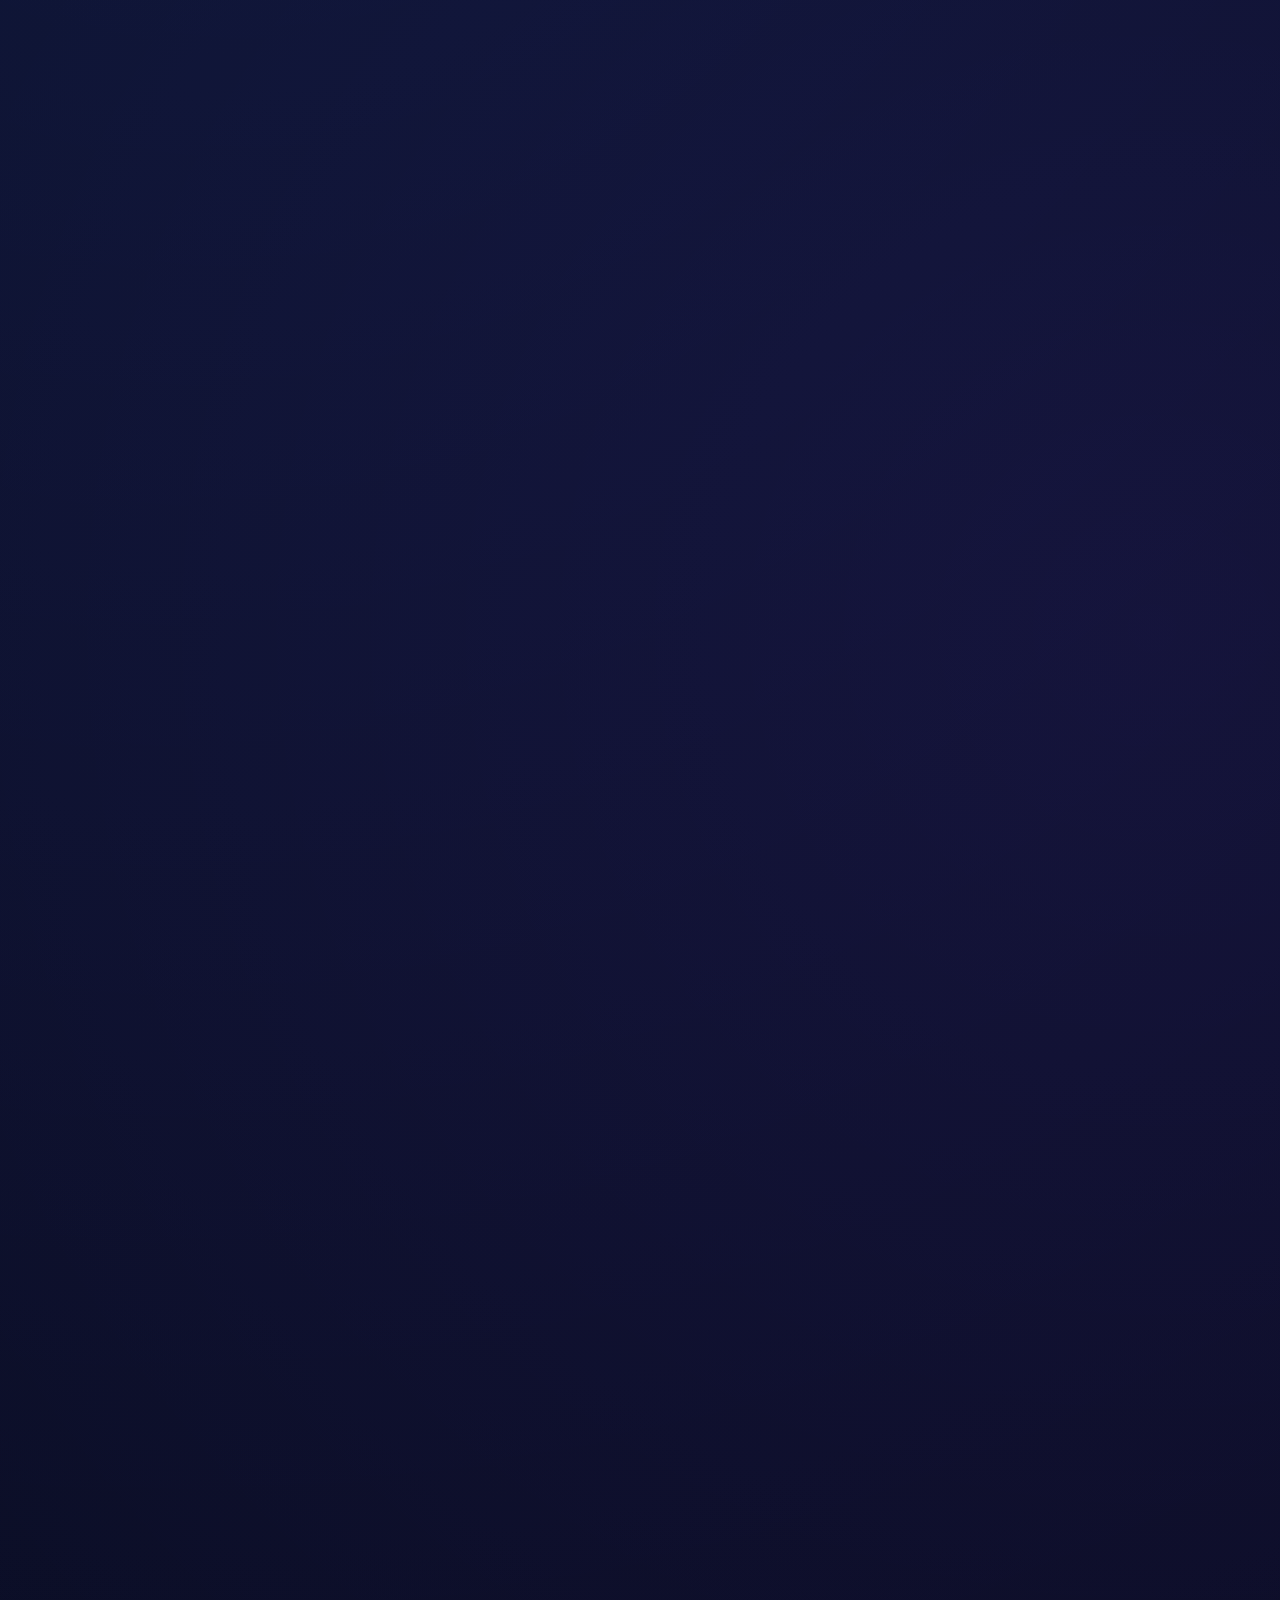
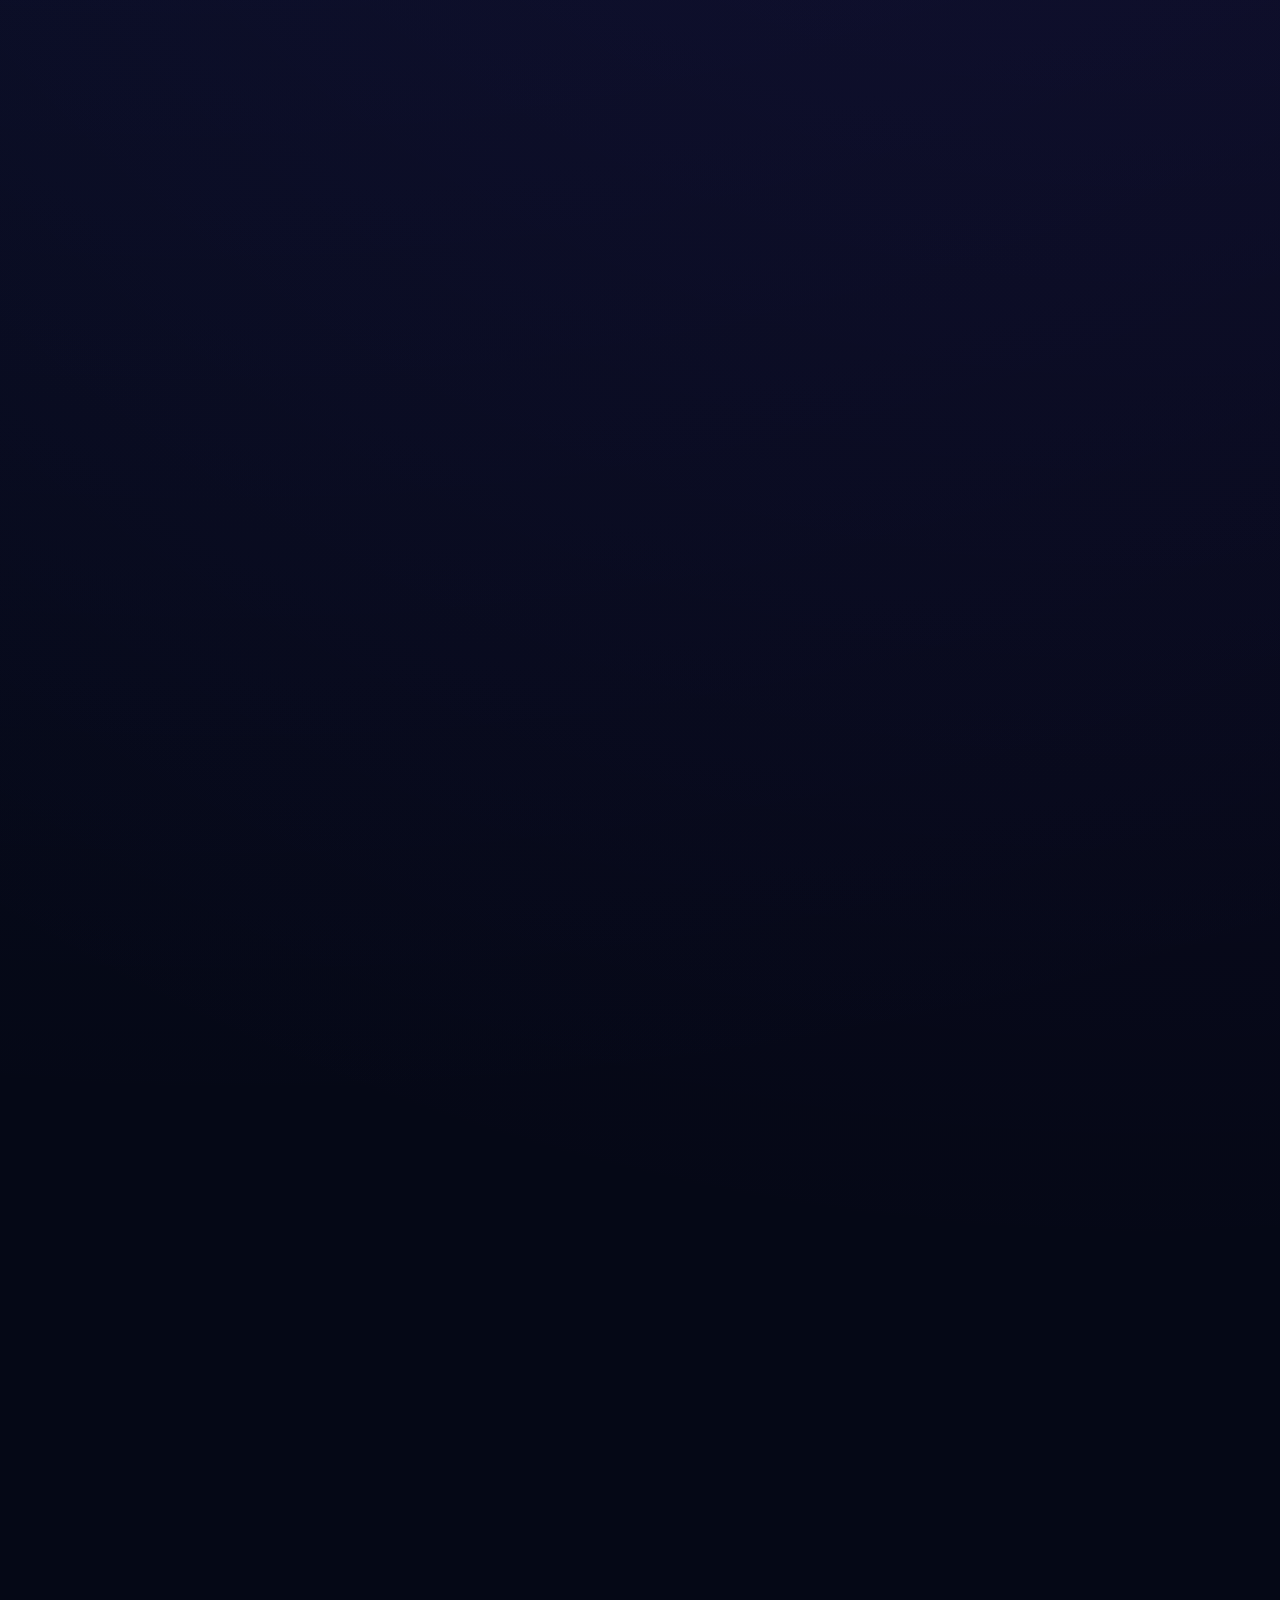
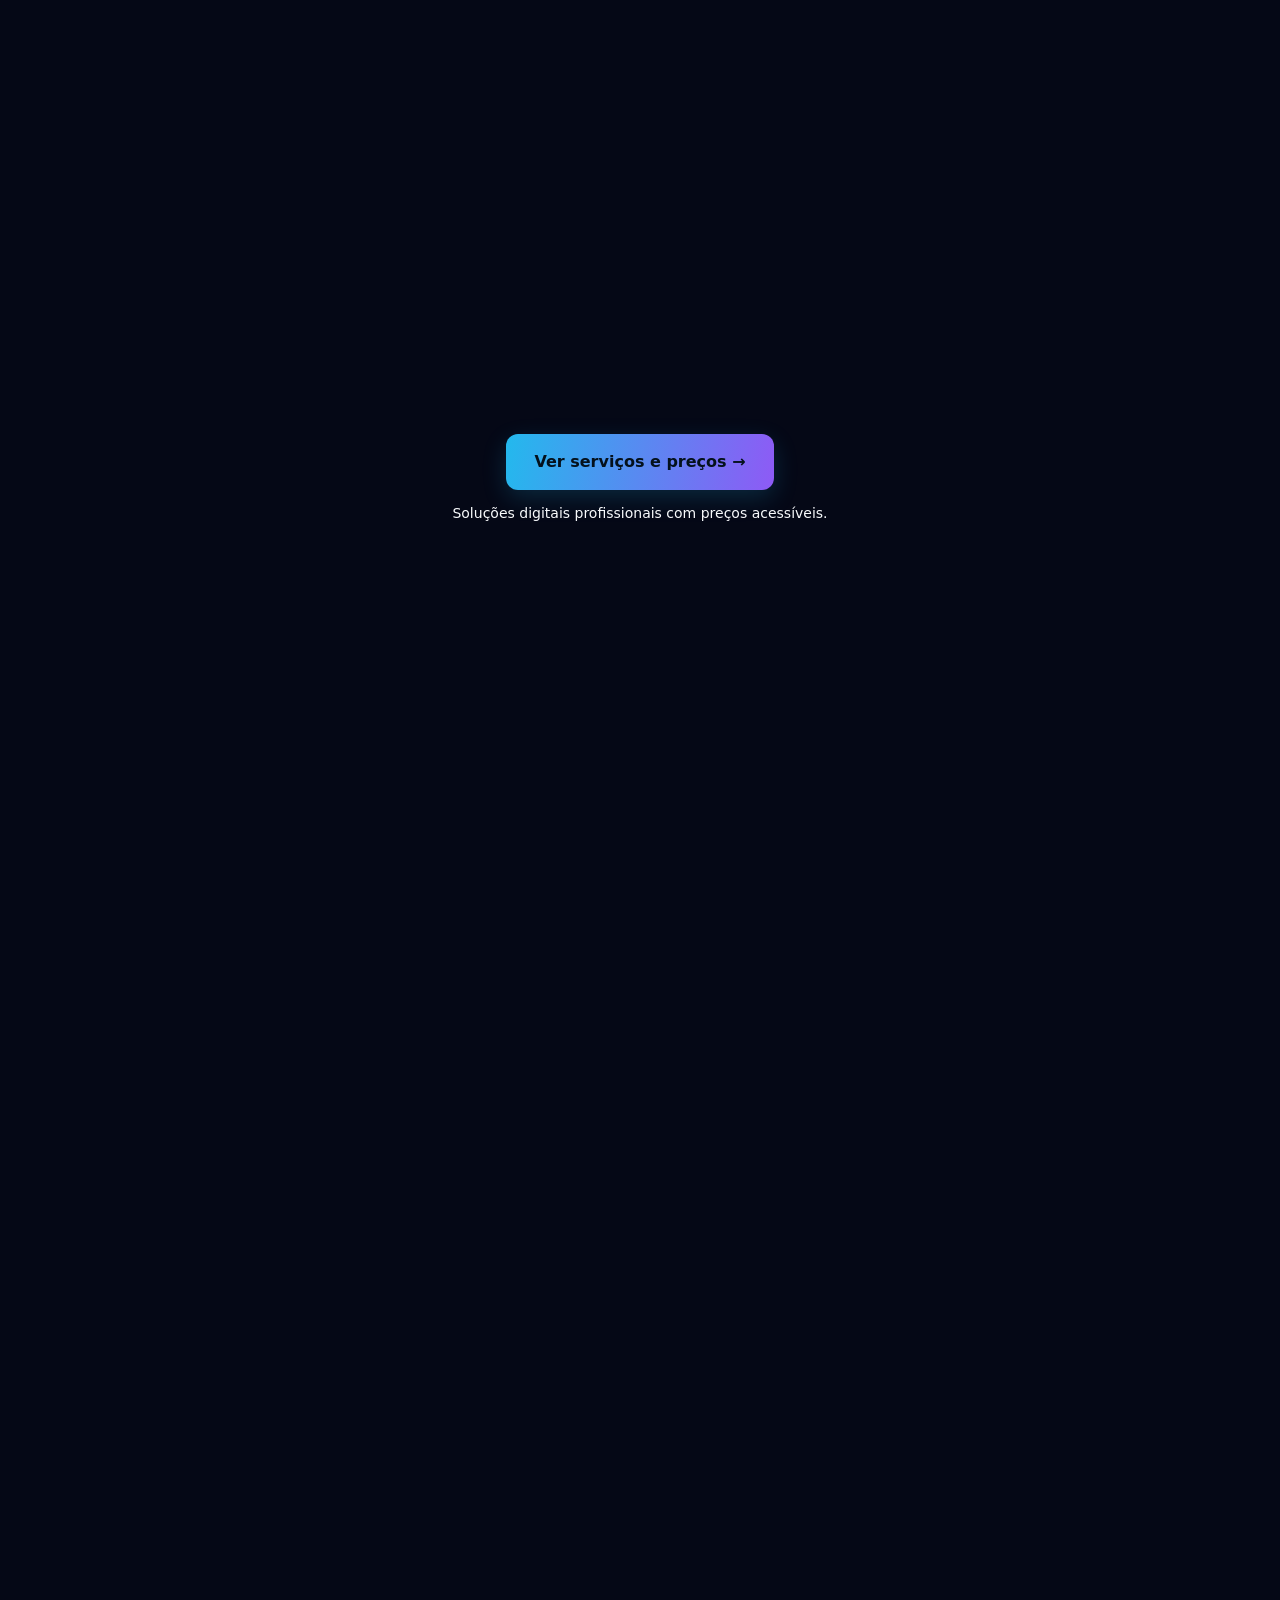
==== commit bffba529: "Update index.html" ====
--- a/index.html
+++ b/index.html
@@ -153,7 +153,35 @@
     </div>
   </section>
 
+  
+    </div>
+
+    <!-- BOTÃO PARA A PÁGINA DE PREÇOS -->
+    <div style="text-align: center; margin-top: 35px;">
+      <a
+        href="precos.html"
+        style="
+          display: inline-block;
+          padding: 15px 28px;
+          background: linear-gradient(100deg, #23b9ed, #8e5af5);
+          color: #04111c;
+          font-weight: 800;
+          text-decoration: none;
+          border-radius: 12px;
+          box-shadow: 0 8px 24px rgba(35,185,237,0.18);
+        "
+      >
+        Ver serviços e preços →
+      </a>
+
+      <p style="margin-top: 12px; font-size: 14px;">
+        Soluções digitais profissionais com preços acessíveis.
+      </p>
+    </div>
+  </section>
+
   <section id="projetos" class="section">
+
     <div class="section-heading">
       <span class="section-kicker">PORTFÓLIO</span>
       <h2>Projetos em Destaque</h2>
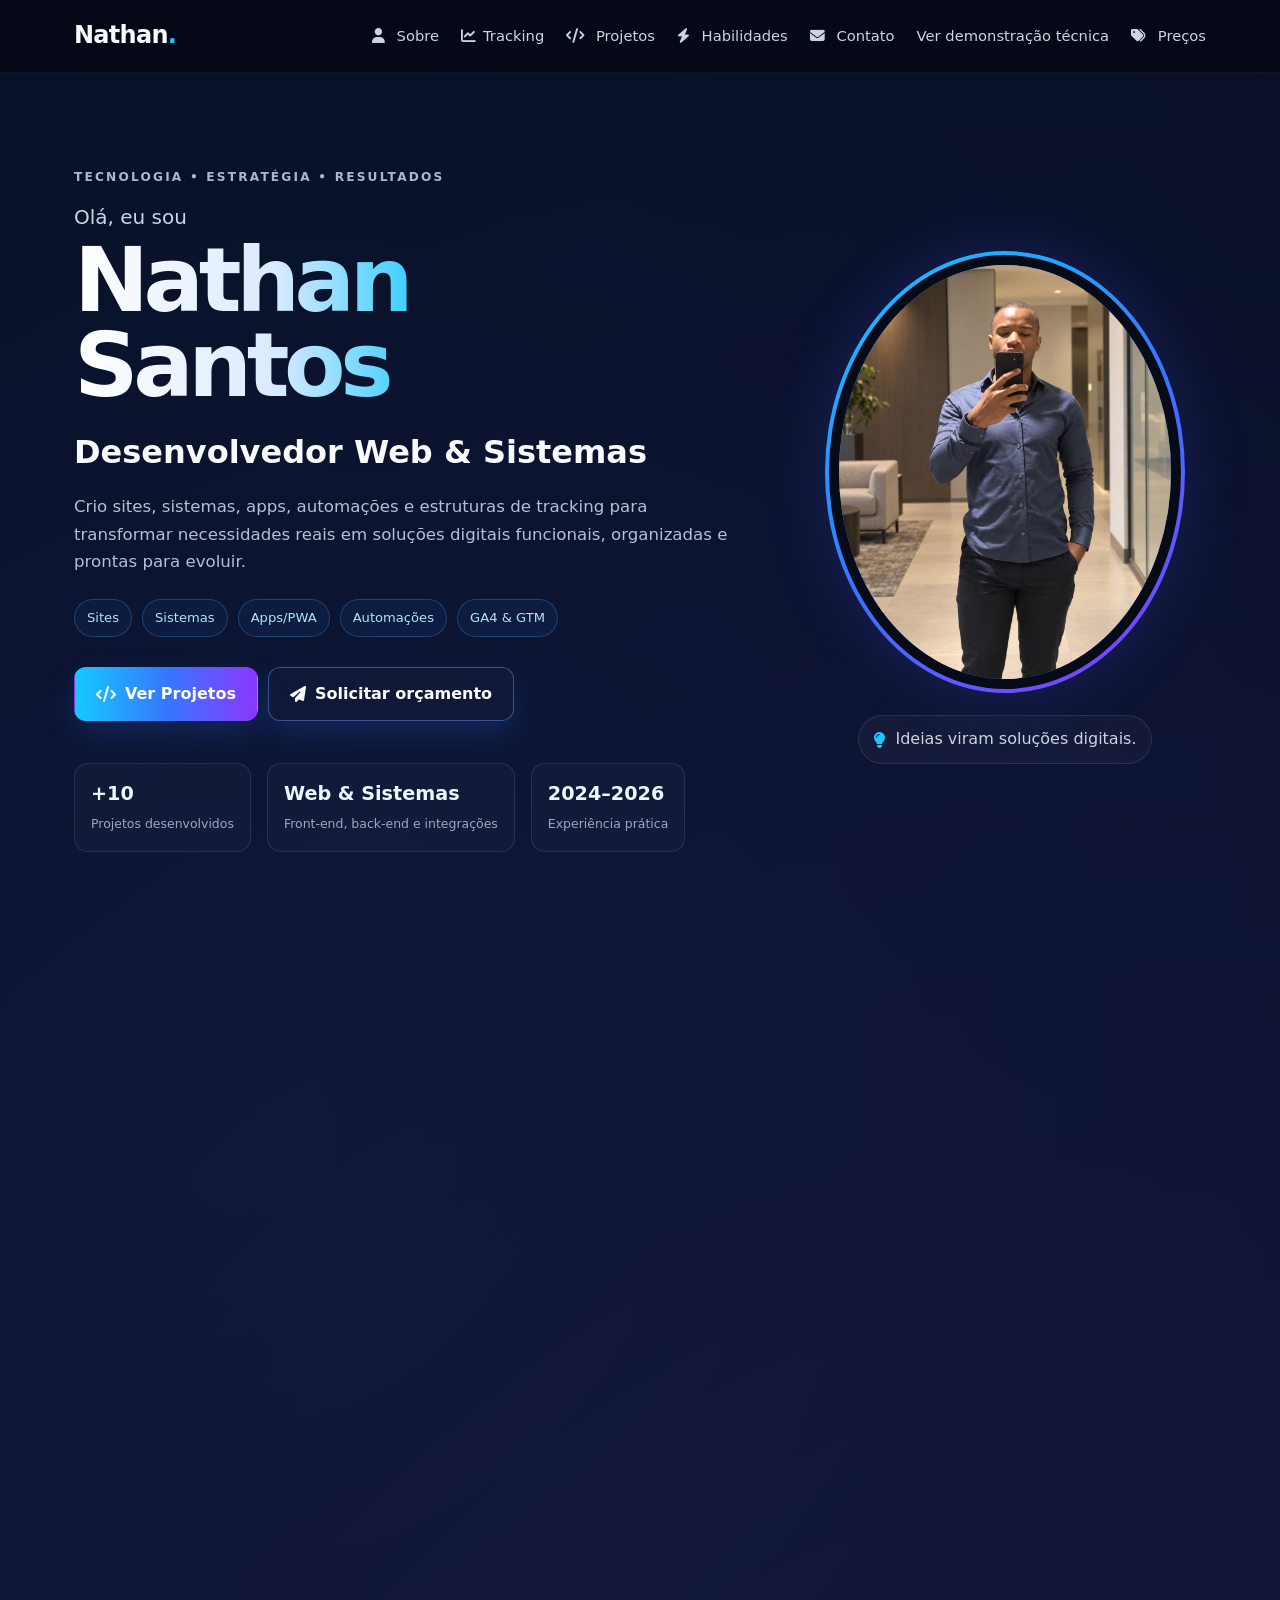
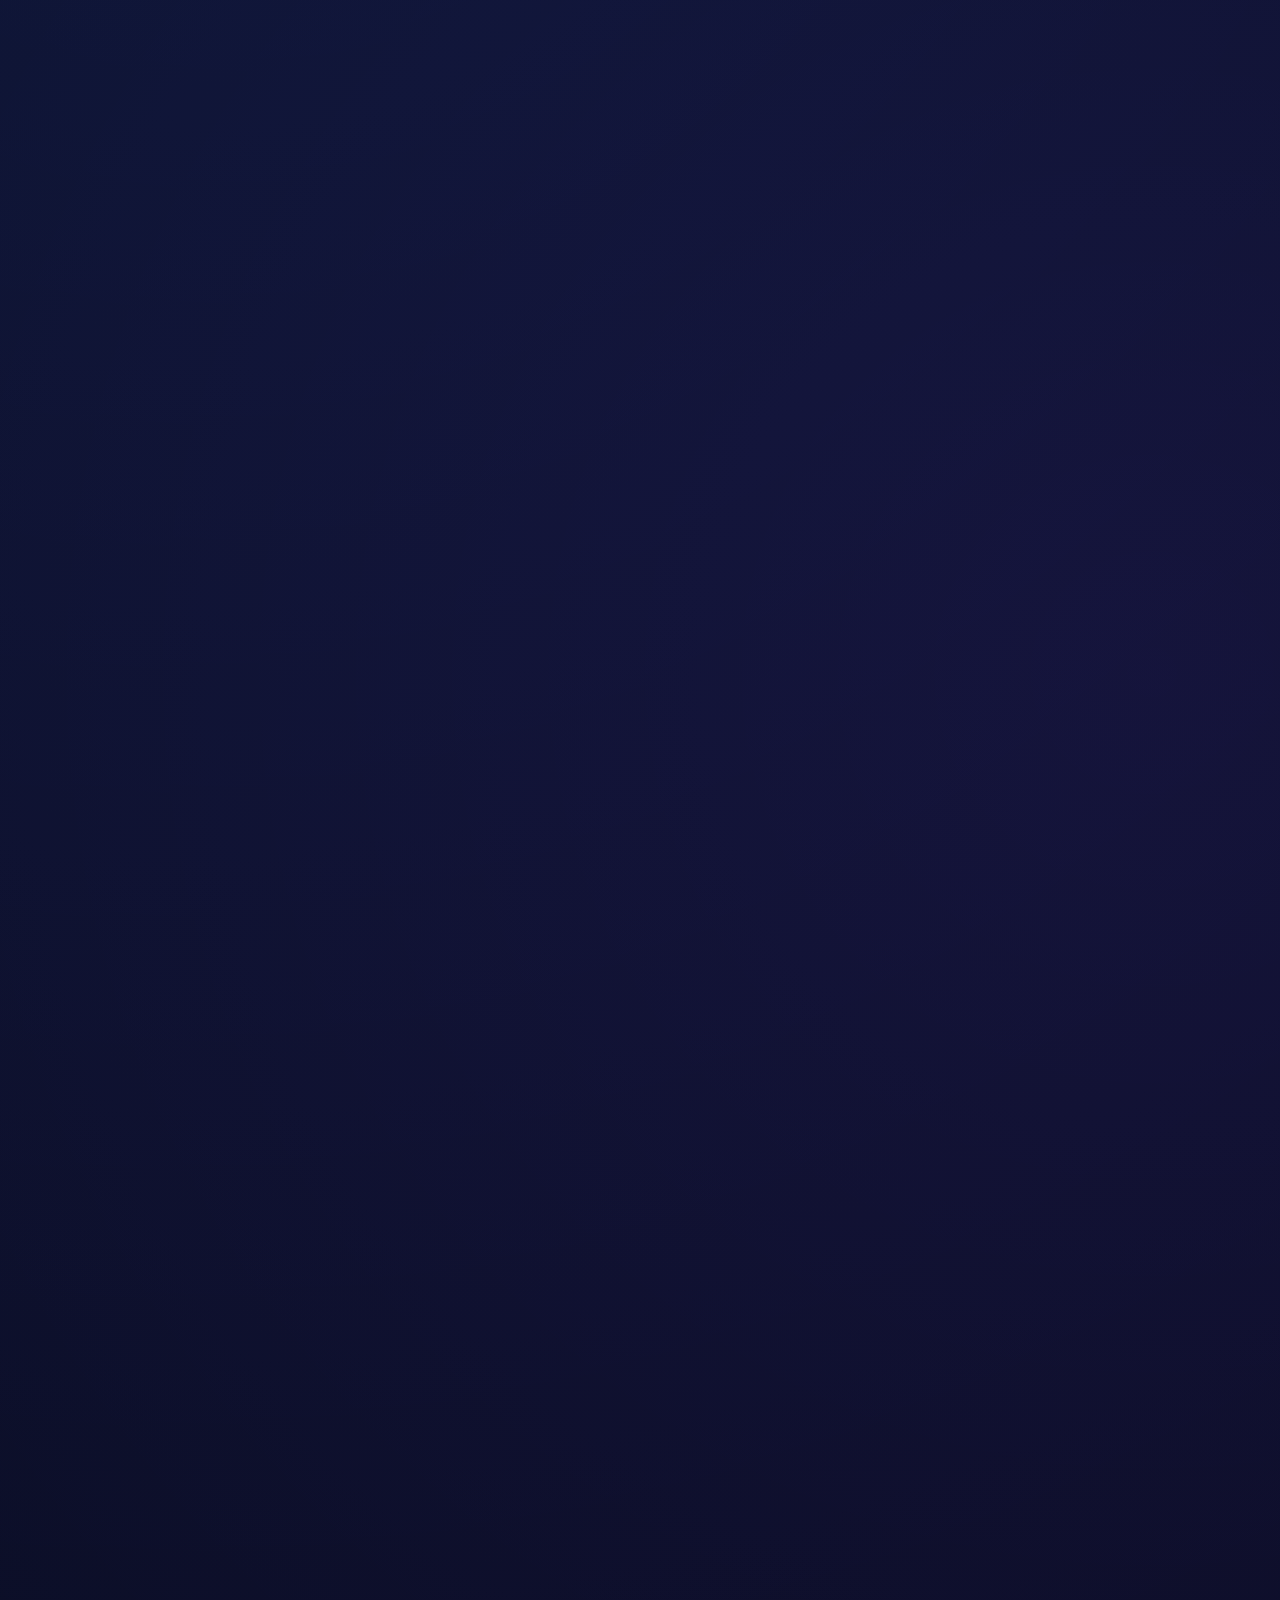
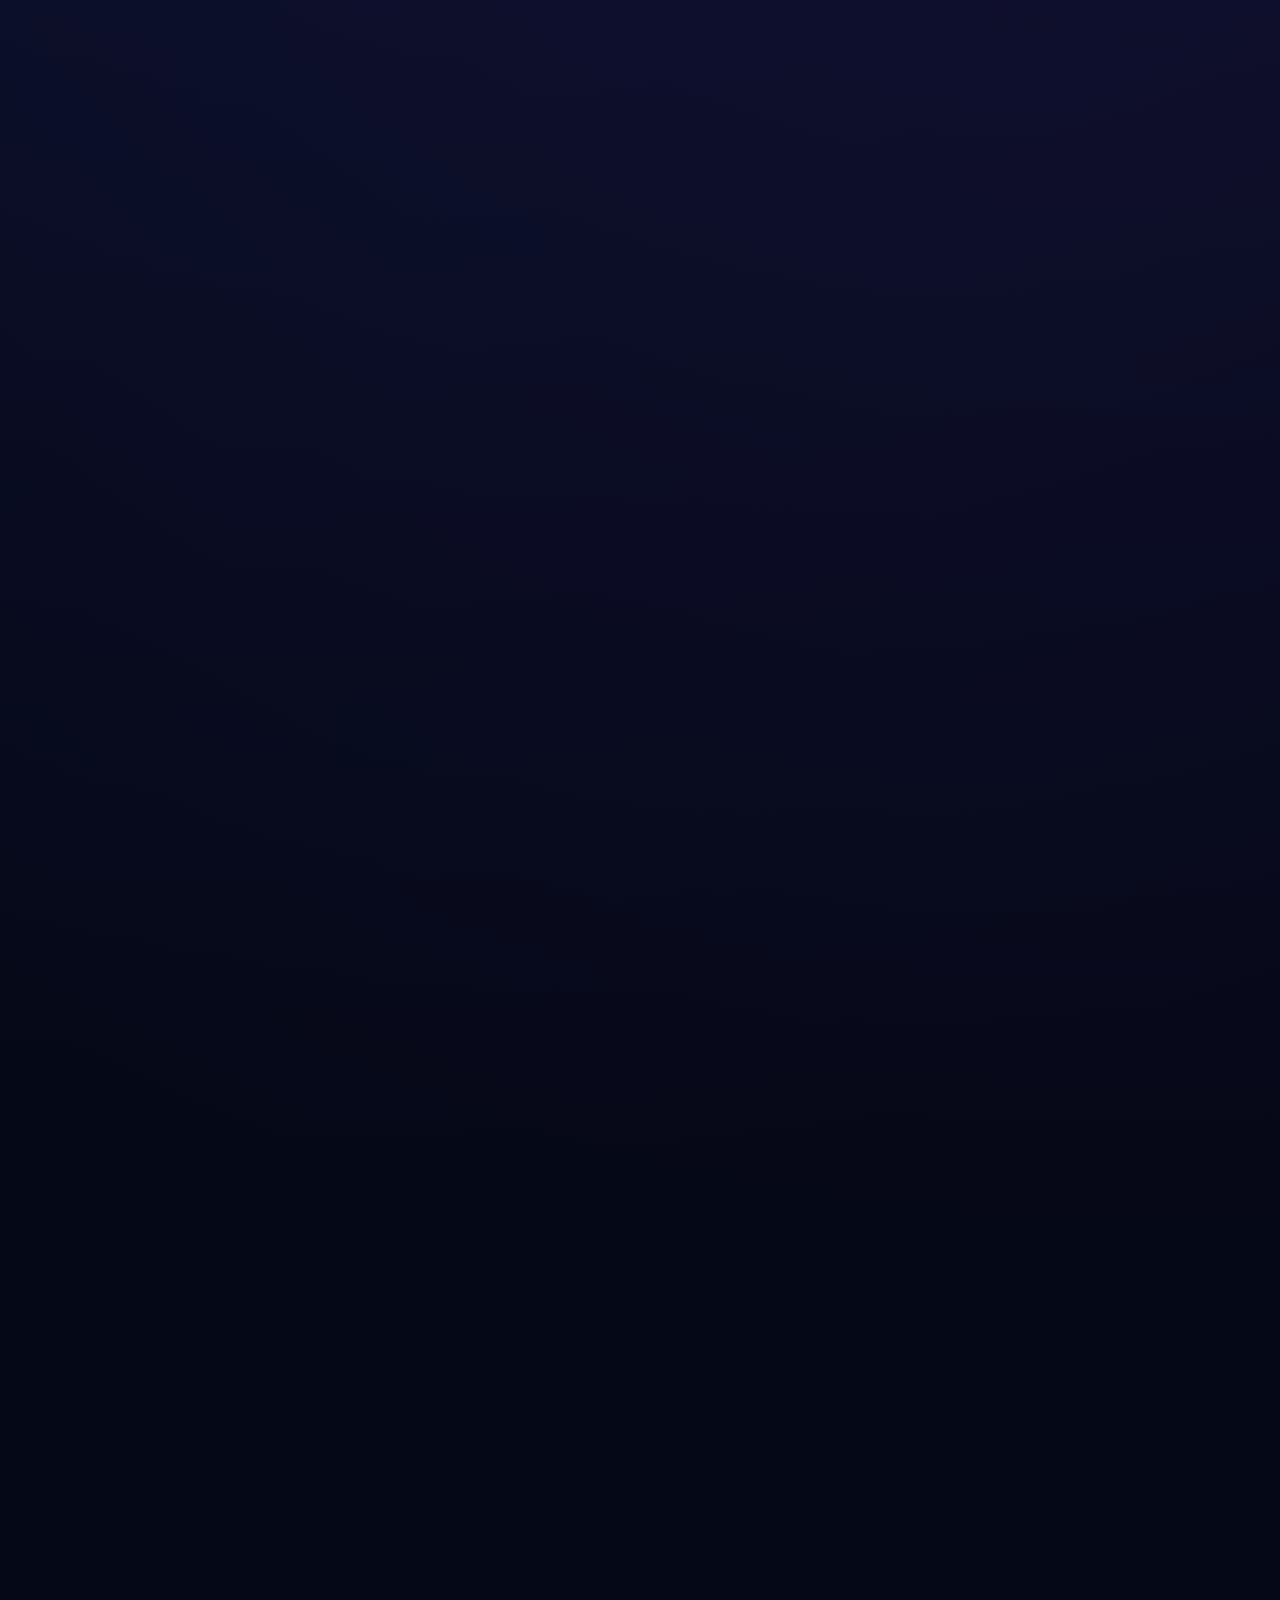
==== commit 4e36e1c5: "Update index.html" ====
--- a/index.html
+++ b/index.html
@@ -150,10 +150,6 @@
         <h3>Tracking & Mensuração</h3>
         <p>Google Tag Manager, GA4, eventos, formulários, WhatsApp e conversões do Google Ads.</p>
       </article>
-    </div>
-  </section>
-
-  
     </div>
 
     <!-- BOTÃO PARA A PÁGINA DE PREÇOS -->
